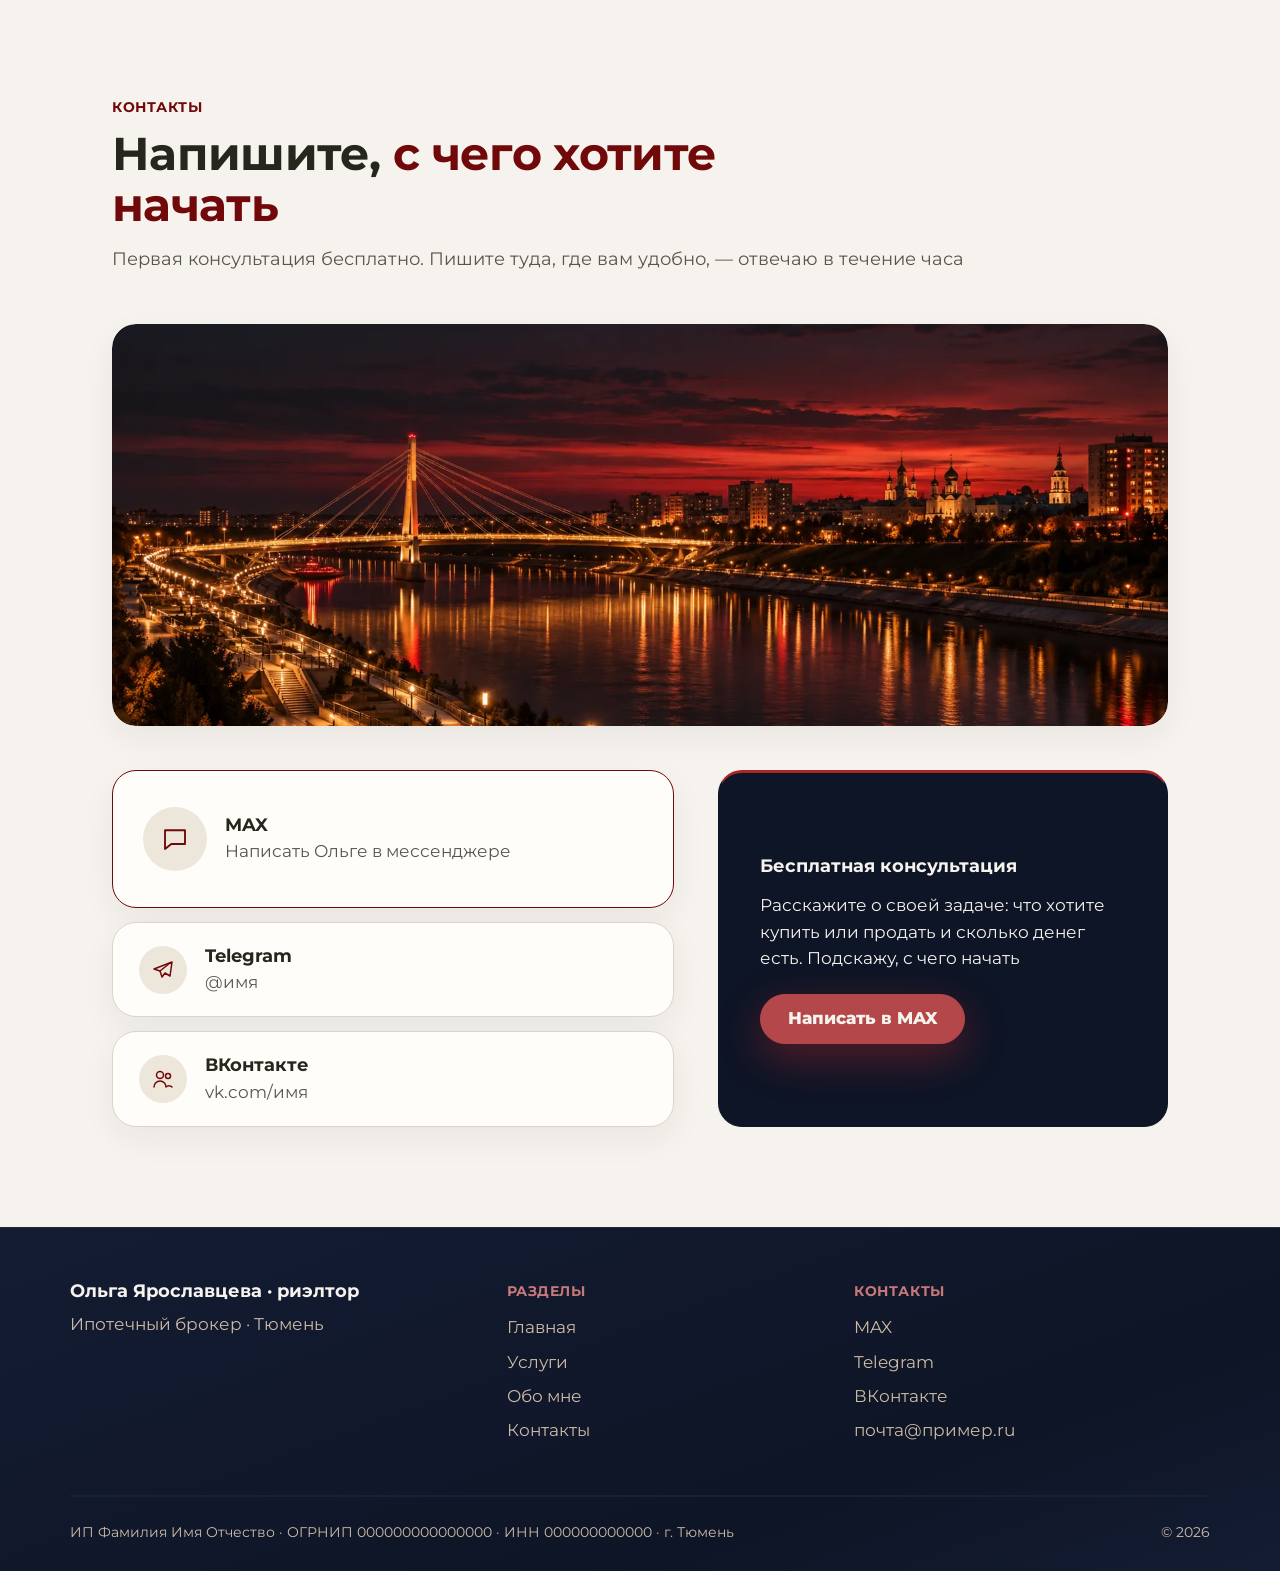
==== kontakty/index.html @ 71cba575 "Первый экран" ====
<!DOCTYPE html>
<html lang="ru">
<head>
<meta charset="utf-8">
<meta name="viewport" content="width=device-width, initial-scale=1">
<title>Ольга Ярославцева — риэлтор и ипотечный брокер в Тюмени</title>
<meta name="description" content="Риэлтор и ипотечный брокер в Тюмени: помогаю купить жильё без давления и спешки — от подбора и ипотеки до сделки.">
<meta name="robots" content="noindex, nofollow">
<meta property="og:title" content="Ольга Ярославцева — риэлтор и ипотечный брокер в Тюмени">
<meta property="og:description" content="Как купить жильё в Тюмени без давления и спешки — Ольга Ярославцева, риэлтор и ипотечный брокер">
<meta property="og:image" content="https://irvetrova.github.io/olga-yaroslavtseva/img/card.jpg">
<meta property="og:type" content="website">
<link rel="preconnect" href="https://fonts.googleapis.com">
<link rel="preconnect" href="https://fonts.gstatic.com" crossorigin>
<link rel="stylesheet" href="https://fonts.googleapis.com/css2?family=Montserrat:wght@400;600;700&display=swap">
<link rel="icon" href="../img/favicon.svg" type="image/svg+xml">
<link rel="stylesheet" href="style.css">
<style>
:root {
  --шрифт-заголовков: Montserrat, system-ui, sans-serif;  --шрифт-текста: Montserrat, system-ui, sans-serif;
  --цвет-фон: #F6F3EE;  --цвет-фон-2: #EDE6DA;  --цвет-фон-карточки: #FFFDF9;
  --цвет-текст: #26261C;  --цвет-текст-мягкий: #58564B;  --цвет-текст-тихий: #6E6A5E;
  --цвет-акцент: #71090A;  --цвет-акцент-тёмный: #5C0708;  --цвет-акцент-яркий: #A8262A;  --цвет-на-акценте: #F6F3EE;
  --цвет-акцент-глубже: #5C0708;  --цвет-акцент-маркер: #93302A;
  --цвет-линия: #DDD4C6;
  --цвет-тёмный-фон: #0E1526;  --цвет-тёмный-фон-2: #141C33;  --цвет-тёмный-текст: #F6F3EE;
  --цвет-тёмный-фон-3: #0A0F1C;  --цвет-тёмный-фон-4: #172039;
  --цвет-тёплый: #AC8E76;  --цвет-тёплый-мягкий: #CDBBA7;
  --цвет-стекло: color-mix(in srgb, #0E1526 86%, transparent);
  --тень: 0 12px 34px color-mix(in srgb, #26261C 6%, transparent);
  --тень-чип: 0 10px 30px color-mix(in srgb, #26261C 12%, transparent);
  --тень-глубокая: 0 24px 60px color-mix(in srgb, #26261C 35%, transparent);
  --тень-спутник: 0 30px 60px color-mix(in srgb, #26261C 70%, transparent);
  --тень-плиты: 0 40px 100px color-mix(in srgb, #26261C 70%, transparent);
  --кегль-h1: 34px;  --кегль-h2: clamp(28px, 4.5vw, 46px);
  --кегль-текст: clamp(16px, 1.3vw, 19px);  --кегль-лид: clamp(17px, 1.4vw, 20px);
  --кегль-мелкий: 14px;  --кегль-кикер: clamp(14px, 1.1vw, 15px);  --кегль-цифра: clamp(32px, 4.5vw, 54px);  --разрядка-кикера: .04em;
  --отступ-секции: clamp(64px, 10vw, 136px);  --отступ-блока: clamp(18px, 2.2vw, 32px);
  --отступ-секции-тихо: clamp(50px, 7.8vw, 106px);  --отступ-секции-громко: clamp(74px, 11.6vw, 158px);
  --ширина: 1140px;  --ширина-колонки: 580px;  --радиус: 8px;  --радиус-малый: 4px;
  --радиус-карточки: 10px;  --радиус-плитки: 12px;  --радиус-телефон: 46px;  --кнопка-радиус: 999px;
  --радиус-модуля: 8px;  --нить: 1px;
  --плавность: cubic-bezier(.2, .7, .2, 1);  --длительность: .25s;
  --цвет-тёплый-тёмный: #856851;
}
@media (min-width: 900px) {
  :root { --кегль-h1: clamp(46px, 4.4vw, 62px); }
}
:root, .светлый { --цвет-кнопки: #71090A; --цвет-на-кнопке: #F6F3EE; --цвет-кнопки-навёл: var(--цвет-акцент-тёмный); }
.тёмный { --цвет-кнопки: #AC8E76; --цвет-на-кнопке: #0E1526; --цвет-кнопки-навёл: #BBA38F; }

</style>
<script>
(function () {
  var ЭТАЛОН = 0.535;                  // очко Open Sans — текстовой гарнитуры утверждённых макетов
  var ПОТОЛОК = 1.2, МЁРТВАЯ = 0.02;   // выше потолка расползается раскладка; ближе к единице не трогаем вовсе
  var КОМПЬЮТЕР = "(min-width: 900px)";
  var ТОКЕНЫ = ["--кегль-текст", "--кегль-лид", "--кегль-мелкий", "--кегль-кикер"];
  var корень = document.documentElement;
  var холст = document.createElement("canvas").getContext("2d");
  var ждём = 0;

  function мера(буква) { var м = холст.measureText(буква); return (м && м.actualBoundingBoxAscent) || 0; }

  function применить() {
    ждём = 0;
    if (!холст) { return; }

    for (var i = 0; i < ТОКЕНЫ.length; i++) { корень.style.removeProperty(ТОКЕНЫ[i]); }
    var стиль = getComputedStyle(корень), стек = стиль.getPropertyValue("--шрифт-текста").trim();
    if (!стек) { return; }
    холст.font = "400 100px " + стек;

    var очко = Math.max(мера("х"), мера("x")) / 100;
    if (!(очко > 0)) { return; }
    var k = Math.round(Math.min(ПОТОЛОК, Math.max(1, ЭТАЛОН / очко)) * 1000) / 1000;
    if (k - 1 < МЁРТВАЯ || !matchMedia(КОМПЬЮТЕР).matches) { k = 1; }
    корень.setAttribute("data-очко", очко.toFixed(3));      // чтобы проверка могла сказать числа вслух
    корень.setAttribute("data-поправка", k.toFixed(3));
    if (k === 1) { return; }
    for (i = 0; i < ТОКЕНЫ.length; i++) {
      var было = стиль.getPropertyValue(ТОКЕНЫ[i]).trim();
      if (было) { корень.style.setProperty(ТОКЕНЫ[i], "calc((" + было + ") * " + k + ")"); }
    }
  }

  применить();

  if (document.fonts && document.fonts.ready) { document.fonts.ready.then(применить); }

  addEventListener("resize", function () { ждём = ждём || requestAnimationFrame(применить); });
})();
</script>
</head>
<body class="с-липкой-кнопкой">
<section class="блок блок--контакты блок--тихо светлый" id="экран-07" data-тип="контакты" data-вёрстка="своя">
<div class="блок__внутри">
  <div class="шапка-лево">
    <p class="кикер">Контакты</p>
    <h2>Напишите, <em>с чего хотите начать</em></h2>
    <p class="лид">Первая консультация бесплатно. Пишите туда, где вам удобно, — отвечаю в течение часа</p>
  </div>
  <figure class="фото вид-города"><img src="../img/tyumen-vecher.webp" width="1600" height="900" alt="Вечерний город у реки: набережная и мост в огнях на закате — иллюстрация" loading="lazy"></figure>
  <div class="тело">
    <div class="способы">
      <a class="способ способ--главный" href="#экран-07" target="_blank" rel="noopener">
        <span class="способ__икон"><svg class="иконка" aria-hidden="true" xmlns="http://www.w3.org/2000/svg" viewBox="0 0 24 24" fill="none" stroke="currentColor" stroke-width="1.5" stroke-linecap="round" stroke-linejoin="round">
  <path d="M4 5h16v11H9l-5 4z"/>
</svg></span>
        <span class="способ__текст"><span class="способ__имя">MAX</span><span class="способ__адрес">Написать Ольге в мессенджере</span></span>
      </a>
      <a class="способ" href="#экран-07" target="_blank" rel="noopener">
        <span class="способ__икон"><svg class="иконка" aria-hidden="true" xmlns="http://www.w3.org/2000/svg" viewBox="0 0 24 24" fill="none" stroke="currentColor" stroke-width="1.5" stroke-linecap="round" stroke-linejoin="round">
  <path d="M21 4L3 11l6 2 2 6 3-4 5 3z"/>
  <path d="M9 13l10-8"/>
</svg></span>
        <span class="способ__текст"><span class="способ__имя">Telegram</span><span class="способ__адрес">@имя</span></span>
      </a>
      <a class="способ" href="#экран-07" target="_blank" rel="noopener">
        <span class="способ__икон"><svg class="иконка" aria-hidden="true" xmlns="http://www.w3.org/2000/svg" viewBox="0 0 24 24" fill="none" stroke="currentColor" stroke-width="1.5" stroke-linecap="round" stroke-linejoin="round">
  <circle cx="9" cy="8" r="3.5"/>
  <circle cx="17" cy="9" r="2.5"/>
  <path d="M3 20a6 6 0 0 1 12 0M15 20a4 4 0 0 1 6 0"/>
</svg></span>
        <span class="способ__текст"><span class="способ__имя">ВКонтакте</span><span class="способ__адрес">vk.com/имя</span></span>
      </a>
    </div>
    <aside class="приглашение">
      <h3>Бесплатная консультация</h3>
      <p>Расскажите о своей задаче: что хотите купить или продать и сколько денег есть. Подскажу, с чего начать</p>
      <div class="кнопка-под"><a class="кнопка кнопка--главная" href="#экран-07">Написать в MAX</a></div>
    </aside>
  </div>
</div>
</section>
<section class="блок блок--подвал блок--тихо тёмный второй" id="экран-08" data-тип="подвал" data-вёрстка="своя">
<div class="блок__внутри">
  <div class="сетка">
    <div>
      <span class="знак">Ольга Ярославцева · риэлтор</span>
      <p class="подпись">Ипотечный брокер · Тюмень</p>
    </div>
    <div>
      <h4>Разделы</h4>
      <div class="ссылки подвал__ссылки подвал__разделы">
        <a href="../">Главная</a>
        <a href="../uslugi/">Услуги</a>
        <a href="../obo-mne/">Обо мне</a>
        <a href="#экран-07">Контакты</a>
      </div>
    </div>
    <div>
      <h4>Контакты</h4>
      <div class="ссылки подвал__ссылки">
        <a href="#экран-07" target="_blank" rel="noopener">MAX</a>
        <a href="#экран-07" target="_blank" rel="noopener">Telegram</a>
        <a href="#экран-07" target="_blank" rel="noopener">ВКонтакте</a>
        <a href="#экран-07">почта@пример.ru</a>
      </div>
    </div>
  </div>
  <div class="низ">
    <span>ИП Фамилия Имя Отчество · ОГРНИП 000000000000000 · ИНН 000000000000 · г. Тюмень</span>
    <span>© 2026</span>
  </div>
</div>
</section>
<div class="липкая-кнопка липкая-кнопка--тёмная"><a class="кнопка кнопка--главная" href="#экран-07">Написать в MAX</a></div>
<script>
(function () {
  var СПИТ = "главная-на-виду";                       // класс на body; правило сна — в стилях
  var кнопка = document.querySelector(".первый-экран__действие .кнопка--главная");
  if (!кнопка || !window.IntersectionObserver) { return; }

  function пометить(на_виду) { document.body.classList.toggle(СПИТ, !!на_виду); }

  var б = кнопка.getBoundingClientRect();
  пометить(б.bottom > 0 && б.top < (window.innerHeight || 0));

  requestAnimationFrame(function () {
    requestAnimationFrame(function () { document.body.classList.add("панель-с-переходом"); });
  });

  new IntersectionObserver(function (записи) {
    пометить(записи[записи.length - 1].isIntersecting);
  }, { threshold: 0 }).observe(кнопка);
})();
</script>
</body>
</html>
---- kontakty/style.css ----
body { font: var(--кегль-текст)/1.6 var(--шрифт-текста); color: var(--цвет-текст);
       background: var(--цвет-фон); margin: 0; -webkit-font-smoothing: antialiased; }
h1 { font-size: var(--кегль-h1); font-weight: 700; line-height: 1.05; letter-spacing: -0.025em; }
h2 { font-size: var(--кегль-h2); font-weight: 700; line-height: 1.12; letter-spacing: -0.015em; }
.лид { font-size: var(--кегль-лид, var(--кегль-текст)); line-height: 1.55; color: var(--цвет-текст-мягкий); }  .акцент { font-style: normal; color: var(--цвет-акцент); }
.блок { padding: var(--отступ-секции) 0; position: relative; overflow: hidden; }
.блок__внутри { width: min(100% - 2 * var(--отступ-блока), var(--ширина)); margin: 0 auto; position: relative; }

.тёмный { background: linear-gradient(160deg, var(--фон-ключа, var(--цвет-тёмный-фон)), var(--фон-2-ключа, var(--цвет-тёмный-фон)) 70%, var(--фон-ключа, var(--цвет-тёмный-фон)));
  background-color: var(--фон-ключа, var(--цвет-тёмный-фон)); color: var(--текст-ключа, var(--цвет-тёмный-текст)); }

*, *::before, *::after { box-sizing: border-box; }
img, video, iframe { max-width: 100%; height: auto; }
[hidden] { display: none !important; }

p, li, h1, h2, h3, dd, dt, summary, blockquote { overflow-wrap: break-word; }
h1, h2, h3 { font-family: var(--шрифт-заголовков); margin: 0 0 .5em; }
h3 { font-size: calc(var(--кегль-текст) * 1.25); font-weight: 700; line-height: 1.25; }
p, ul, ol { margin: 0 0 1em; }  ul, ol { padding-left: 1.25em; }
.лид { max-width: calc(var(--ширина-колонки) * .95); margin-bottom: 1.2em; }
.мелкий { font-size: var(--кегль-мелкий); color: var(--цвет-текст-мягкий); }
a { color: var(--цвет-акцент); text-underline-offset: .15em; }

.блок__внутри { z-index: 1; }  .блок__внутри > :last-child { margin-bottom: 0; }
.светлый { background: var(--цвет-фон); color: var(--цвет-текст); }  .светлый.второй { background: var(--цвет-фон-2); }

body, .светлый { --фон-ключа: var(--цвет-фон); --фон-2-ключа: var(--цвет-фон-2, var(--цвет-фон)); --текст-ключа: var(--цвет-текст); --подложка-ключа: transparent;
  --вуаль-ключа: var(--фон-ключа); --тёплый-ключа: var(--цвет-тёплый-тёмный, var(--цвет-акцент-тёмный));
  --глубина-ключа: var(--цвет-тёплый-мягкий, var(--цвет-тёплый, var(--цвет-линия))); --тепло-ключа: color-mix(in srgb, var(--цвет-тёплый-мягкий, var(--цвет-тёплый, var(--цвет-линия))) 40%, transparent); }
.светлый.второй { --фон-ключа: var(--цвет-фон-2); --фон-2-ключа: var(--цвет-фон); }  .тёмный.второй { --фон-ключа: var(--цвет-тёмный-фон-2, var(--цвет-тёмный-фон)); --фон-2-ключа: var(--цвет-тёмный-фон); }
.тёмный { --фон-ключа: var(--цвет-тёмный-фон); --фон-2-ключа: var(--цвет-тёмный-фон-2, var(--цвет-тёмный-фон)); --текст-ключа: var(--цвет-тёмный-текст);
  --вуаль-ключа: var(--фон-ключа); --тёплый-ключа: var(--цвет-тёплый, var(--цвет-акцент-тёмный)); --глубина-ключа: var(--цвет-акцент); --тепло-ключа: transparent;
  --подложка-ключа: color-mix(in srgb, var(--цвет-тёплый, var(--цвет-акцент-тёмный)) 12%, transparent); }

.тёмный h1, .тёмный h2, .тёмный h3, .тёмный .цитата__кто b { color: var(--текст-ключа, var(--цвет-тёмный-текст)); }
.тёмный .лид, .тёмный .мелкий, .тёмный .цитата__кто, .тёмный .вопрос > p, .тёмный .контакт__что,
.тёмный .фото figcaption, .тёмный .мокап figcaption { color: color-mix(in srgb, var(--текст-ключа, var(--цвет-тёмный-текст)) var(--мягкость-текста, 72%), transparent); }

.тёмный a:not(.кнопка) { color: var(--цвет-тёмный-текст); text-decoration-color: var(--цвет-акцент); }

.тёмный .акцент { color: var(--цвет-акцент-яркий, var(--цвет-акцент)); }
.тёмный .иконка, .тёмный .бейдж, .тёмный .цитата::before, .тёмный .вопрос > summary::after { color: var(--цвет-акцент); }
.тёмный :focus-visible, .тёмный .кнопка:focus-visible, .тёмный .вопрос > summary:focus-visible { outline-color: var(--цвет-тёмный-текст); }

.кнопка { background: var(--цвет-кнопки, var(--цвет-акцент)); color: var(--цвет-на-кнопке, var(--цвет-на-акценте)); }
.кнопка:hover { background: var(--цвет-кнопки-навёл, var(--цвет-акцент-тёмный)); }
.кнопка:focus-visible { outline: 2px solid var(--цвет-кнопки, var(--цвет-акцент)); outline-offset: 3px; }

.кнопка { display: inline-flex; align-items: center; justify-content: center; gap: .5em;
  min-height: 3em; padding: .8em 1.6em; border-radius: var(--кнопка-радиус);
  font: 600 var(--кегль-текст)/1.2 var(--шрифт-текста); text-decoration: none; cursor: pointer;
  border: 1px solid transparent; transition: transform var(--длительность) var(--плавность),
  box-shadow var(--длительность) var(--плавность); }
.кнопка--главная { background: var(--цвет-кнопки, var(--цвет-акцент)); color: var(--цвет-на-кнопке, var(--цвет-на-акценте)); box-shadow: var(--тень-глубокая); }
.кнопка--главная:hover { transform: translateY(-2px); background: var(--цвет-кнопки-навёл, var(--цвет-акцент-тёмный)); }
.кнопка--контур { background: transparent; color: inherit; border-color: currentColor; }  .кнопка--пульс { animation: пульс-кнопки 2.4s ease-out infinite; }

.тёмный .кнопка--главная { background: var(--цвет-кнопки, var(--цвет-акцент)); color: var(--цвет-на-кнопке, var(--цвет-на-акценте));
  border-color: color-mix(in srgb, var(--цвет-тёмный-текст) 30%, transparent); }
.тёмный .кнопка--главная:hover { background: var(--цвет-кнопки-навёл, var(--цвет-акцент-тёмный)); }
.кнопка--контур:hover { background: color-mix(in srgb, currentColor 8%, transparent); }
.кнопка--пульс:hover { animation: none; }
.кнопка:active { transform: translateY(0); }

.первый-экран__действие .кнопка--главная, .липкая-кнопка .кнопка--главная { animation: пульс-кнопки 2.4s ease-out infinite; }
.первый-экран__действие .кнопка--главная:hover, .липкая-кнопка .кнопка--главная:hover { animation: none; }
.кнопка .иконка { color: inherit; width: 1.2em; height: 1.2em; }

.кикер { display: inline-flex; align-items: center; gap: .5em; margin-bottom: var(--отступ-блока);
  padding: .5625em .875em; border-radius: 9em; white-space: nowrap;
  font: 600 var(--кегль-кикер)/1 var(--шрифт-текста); letter-spacing: var(--разрядка-кикера);
  background: var(--цвет-тёмный-фон); color: var(--цвет-тёмный-текст); }

.кикер { max-width: 100%; }  @media (max-width: 899px) { .кикер { white-space: normal; line-height: 1.25; } }
.кикер .иконка, .кикер svg { width: 1em; height: 1em; flex: none; color: var(--цвет-тёплый, currentColor); }
.тёмный .кикер { background: transparent; padding: 0; border: 0; letter-spacing: .06em;
  color: var(--тёплый-ключа, var(--цвет-акцент-тёмный)); }

.тёмный .кикер::before { content: ""; flex: none; width: 2em; height: 2px; border-radius: 2px;
  background: var(--тёплый-ключа, var(--цвет-акцент-тёмный)); }

.тёмный .кикер--пилюля { padding: .5625em .875em; letter-spacing: var(--разрядка-кикера);
  background: var(--подложка-ключа, transparent);
  border: 1px solid color-mix(in srgb, var(--тёплый-ключа, var(--цвет-акцент-тёмный)) 35%, transparent); }
.тёмный .кикер--пилюля::before { display: none; }

.бейдж { display: inline-flex; align-items: center; gap: .4em; padding: .35em .9em; border-radius: 9em;
  font: 700 var(--кегль-мелкий)/1.2 var(--шрифт-текста); letter-spacing: .06em;
  color: var(--цвет-акцент); background: color-mix(in srgb, var(--цвет-акцент) 12%, transparent);
  border: 1px solid color-mix(in srgb, var(--цвет-акцент) 25%, transparent); }
.карточка--главная > .бейдж { position: absolute; top: -.9em; left: 50%; transform: translateX(-50%); white-space: nowrap;
  color: var(--цвет-на-акценте); background: var(--цвет-акцент); border-color: transparent; box-shadow: var(--тень); }

.чип { display: inline-flex; align-items: center; gap: .5em; padding: .5625em .875em; border-radius: 9em;
  font-size: 1em; line-height: 1.25; color: var(--цвет-текст);
  background: color-mix(in srgb, var(--цвет-фон) 90%, transparent);
  border: 1px solid color-mix(in srgb, var(--цвет-тёплый, var(--цвет-акцент-тёмный)) 55%, transparent);
  box-shadow: var(--тень-чип, var(--тень)); backdrop-filter: blur(.6em); -webkit-backdrop-filter: blur(.6em); }
.чип b { font-family: var(--шрифт-заголовков); font-weight: 600; }
.чип .иконка, .чип svg { width: 1.2em; height: 1.2em; flex: none; }

.тёмный .чип { color: var(--цвет-тёмный-текст); background: color-mix(in srgb, var(--цвет-тёмный-фон) 72%, transparent);
  border-color: color-mix(in srgb, var(--цвет-тёплый, var(--цвет-акцент-тёмный)) 40%, transparent);
  box-shadow: 0 .625em 1.875em color-mix(in srgb, var(--цвет-тёмный-фон) 45%, transparent); }

@media (min-width: 900px) { .чип { font-size: var(--кегль-мелкий); } }

.шапка { height: 3.5rem; display: flex; align-items: center; justify-content: space-between; gap: .625em;
  padding: 0 1em; position: relative; z-index: 6; border-bottom: 1px solid var(--цвет-линия); background: transparent; }

.шапка__лого { display: flex; align-items: center; gap: .5em; font: 700 .9375em/1 var(--шрифт-заголовков); white-space: nowrap; color: inherit; text-decoration: none; }
.шапка__лого img { width: 1.875em; height: 1.875em; border-radius: 50%; flex: none;
  box-shadow: 0 0 0 2px color-mix(in srgb, var(--цвет-тёплый, var(--цвет-акцент-тёмный)) 45%, transparent); }

.шапка__лиц { font-size: .8125em; line-height: 1.2; display: flex; align-items: center; justify-content: flex-end;
  gap: .3125rem; text-align: right; max-width: 9.375rem; opacity: .85; }
.шапка__лиц svg, .шапка__лиц .иконка { width: .875rem; height: .875rem; flex: none; }

.шапка__лиц .полн { display: inline; }
.шапка__лиц .кратко { display: none; }
@media (max-width: 899px) {
  .шапка__лиц:has(.кратко) .полн { display: none; }
  .шапка__лиц:has(.кратко) .кратко { display: block; }
}

.шапка__меню { position: relative; margin-left: auto; margin-right: .75em; font-size: .875em; }
.шапка__кнопка { display: none; font-family: var(--шрифт-текста); font-size: inherit; color: inherit; background: transparent; cursor: pointer;
  border: 1px solid currentColor; border-radius: 99em; padding: .35em .9em; opacity: .9; }
.шапка__пункты { display: flex; gap: 1.25em; }
.шапка__пункты a, .шапка__пункты span { color: inherit; text-decoration: none; opacity: .75; white-space: nowrap; }
.шапка__пункты a:hover { opacity: 1; text-decoration: underline; }
.шапка__пункты [aria-current] { opacity: 1; font-weight: 700; border-bottom: 2px solid currentColor; }
@media (max-width: 899px) {
  .шапка__кнопка { display: block; }
  .шапка__пункты { display: none; position: absolute; top: calc(100% + .5em); right: 0; z-index: 20; flex-direction: column;
    gap: .25em; min-width: 11em; padding: .5em; border-radius: .75em; background: var(--цвет-фон);
    color: var(--цвет-текст); box-shadow: var(--тень-глубокая, var(--тень)); }
  .шапка__меню.открыто .шапка__пункты { display: flex; }
  .шапка .шапка__пункты a, .шапка .шапка__пункты span { padding: .6em .75em; opacity: 1; color: var(--цвет-текст); }
  .шапка:has(.шапка__меню) .шапка__лиц { display: none !important; }
  .шапка__пункты [aria-current] { border-bottom: 0; background: color-mix(in srgb, currentColor 10%, transparent); border-radius: .5em; }
}
.тёмный .шапка { background: transparent; border-bottom-color: transparent; color: var(--цвет-тёмный-текст); }

.карточки { display: grid; gap: var(--отступ-блока); }
.карточка { padding: calc(var(--отступ-блока) * 1.25); border-radius: var(--радиус-карточки, var(--радиус));
  background: var(--цвет-фон-карточки); border: 1px solid var(--цвет-линия); box-shadow: var(--тень);
  transition: transform var(--длительность) var(--плавность), box-shadow var(--длительность) var(--плавность); }
.карточка:hover { transform: translateY(-3px); box-shadow: var(--тень-чип, var(--тень)); }
.карточка--главная { border-top: 3px solid var(--цвет-акцент); }

.карточка--стекло { background: var(--цвет-стекло);
  border: 1px solid color-mix(in srgb, var(--цвет-тёплый, var(--цвет-акцент-тёмный)) 28%, transparent);
  backdrop-filter: blur(.9em); -webkit-backdrop-filter: blur(.9em); box-shadow: var(--тень-глубокая); }
.карточки { margin-top: var(--отступ-блока); padding: 0; list-style: none; }
.карточка { position: relative; min-width: 0; }
.карточка > :last-child { margin-bottom: 0; }  .карточка h3 { margin-top: 0; }
.карточка > .иконка { width: 2em; height: 2em; margin-bottom: .8em; }

.тёмный .карточка:not(.карточка--стекло) { background: color-mix(in srgb, var(--цвет-тёмный-текст) 6%, transparent);
  border-color: color-mix(in srgb, var(--цвет-тёмный-текст) 14%, transparent); }

.цифры { display: grid; grid-template-columns: repeat(auto-fit, minmax(5em, 1fr)); gap: var(--отступ-блока); margin: var(--отступ-блока) 0 0; padding: 0; list-style: none; }
.цифра { padding-left: 1em; border-left: 1px solid color-mix(in srgb, currentColor 25%, transparent); }
.цифра__значение { display: block; font: 700 var(--кегль-цифра)/1 var(--шрифт-заголовков);
  letter-spacing: -0.02em; color: var(--цвет-текст); }
.тёмный .цифра__значение { color: var(--цвет-тёмный-текст); }  .цифра__подпись { display: block; margin-top: .35em; font-size: var(--кегль-мелкий); opacity: .8; }

.цифра--ключ .цифра__значение { color: var(--цвет-акцент); }

.цифра { flex: 1 1 5em; min-width: 0; padding-left: .7em; }

.цифра.карточка { padding: var(--отступ-блока) .75em; border-left: 1px solid var(--цвет-линия); text-align: center; }
.цифра.карточка--стекло { border-left-color: color-mix(in srgb, var(--цвет-тёмный-текст) 12%, transparent); }
.карточка .цифра__значение { font-size: calc(var(--кегль-цифра) * .78); }

.фото { margin: 0; border-radius: var(--радиус); overflow: hidden; box-shadow: var(--тень); }
.фото img { display: block; width: 100%; aspect-ratio: 3 / 4; object-fit: cover; }
.фото--маска { border-radius: 0; box-shadow: none; }
.фото--маска img { mask-image: linear-gradient(to bottom, black 70%, transparent 99%); -webkit-mask-image: linear-gradient(to bottom, black 70%, transparent 99%); }
.фото figcaption, .мокап figcaption { padding: .7em 1em; font-size: var(--кегль-мелкий); color: var(--цвет-текст-мягкий); }
.мокап figcaption h3 { color: var(--цвет-текст); }
.тёмный .мокап figcaption h3 { color: var(--цвет-тёмный-текст); }

.мокап { margin: 0; position: relative; padding-top: 1.4em; border-radius: var(--радиус-малый); overflow: hidden;
  background: var(--цвет-фон-карточки); border: 1px solid var(--цвет-линия); box-shadow: var(--тень-плиты, var(--тень-глубокая)); }
.мокап::before { content: ""; position: absolute; inset: 0 0 auto; height: 1.4em;
  background: color-mix(in srgb, var(--цвет-текст) 7%, var(--цвет-фон-карточки)); border-bottom: 1px solid var(--цвет-линия); }
.мокап::after { content: ""; position: absolute; top: .45em; left: .6em; width: .5em; height: .5em; border-radius: 50%;
  background: var(--цвет-акцент); box-shadow: .85em 0 0 color-mix(in srgb, var(--цвет-акцент) 55%, transparent),
  1.7em 0 0 color-mix(in srgb, var(--цвет-акцент) 30%, transparent); }
.мокап img, .мокап iframe { display: block; width: 100%; aspect-ratio: 16 / 10; object-fit: cover; border: 0; }
.мокап iframe { aspect-ratio: 16 / 9; }
.аватар { width: 3.5em; height: 3.5em; border-radius: 50%; object-fit: cover; flex: none;
  border: 2px solid var(--цвет-фон-карточки); box-shadow: var(--тень); }
.пара__текст, .пара__фото { min-width: 0; }  .пара__фото img { display: block; width: 100%; border-radius: var(--радиус); }

.пара { display: grid; gap: var(--отступ-блока); }
.пара > :only-child { grid-column: 1 / -1; }

.иконка { width: 1.5em; height: 1.5em; flex: none; color: var(--цвет-акцент); vertical-align: middle; }
.иконка svg { display: block; width: 100%; height: 100%; }
.список-иконок { display: grid; gap: .65em; margin: 0 0 1.2em; padding: 0; list-style: none; }
.список-иконок li { display: flex; align-items: flex-start; gap: .65em; }
.список-иконок .иконка { margin-top: .15em; }

.список-иконок .иконка { color: var(--цвет-тёплый-тёмный, var(--цвет-акцент-тёмный)); }

.галка { position: relative; flex: none; width: 1.1875em; height: 1.1875em; border-radius: 50%; margin-top: .15em;
  background: var(--цвет-тёплый, var(--цвет-акцент-тёмный)); }
.галка::after { content: ""; position: absolute; left: .40625em; top: .21875em; width: .25em; height: .5em;
  border: solid var(--цвет-тёмный-фон); border-width: 0 .125em .125em 0; transform: rotate(45deg); }
.тёмный .список-иконок .иконка { color: var(--тёплый-ключа, var(--цвет-акцент-тёмный)); }

.разделитель { height: 1px; border: 0; margin: var(--отступ-блока) 0; opacity: .7;
  background: linear-gradient(90deg, var(--цвет-акцент), var(--цвет-линия) 45%, transparent); }
.тёмный .разделитель { background: linear-gradient(90deg, var(--цвет-акцент),
  color-mix(in srgb, var(--цвет-тёмный-текст) 25%, transparent) 45%, transparent); }
.цитата { margin: 0; padding: 0 0 0 1.2em; position: relative; font: italic 500 calc(var(--кегль-текст) * 1.3)/1.45 var(--шрифт-заголовков); }

.цитата::before { content: "“"; position: absolute; left: 0; top: -.12em; font-size: 2.4em; line-height: 1;
  color: var(--цвет-акцент); opacity: .45; }
.цитата p { margin: 0 0 .6em; }
.цитата__кто { display: flex; align-items: center; gap: .75em; margin-top: var(--отступ-блока);
  font: 400 var(--кегль-мелкий)/1.4 var(--шрифт-текста); color: var(--цвет-текст-мягкий); }
.цитата__кто b { display: block; color: var(--цвет-текст); font-weight: 700; }
.карточка .цитата { font-size: calc(var(--кегль-текст) * 1.05); }

.таймер { display: inline-flex; gap: .6em; margin: var(--отступ-блока) 0; padding: 0; list-style: none; }
.таймер__ячейка { min-width: 3.6em; padding: .6em .5em; text-align: center; border-radius: var(--радиус-малый);
  background: color-mix(in srgb, currentColor 8%, transparent); border: 1px solid color-mix(in srgb, currentColor 16%, transparent); }
.таймер__ячейка b { display: block; font: 700 calc(var(--кегль-цифра) * .7)/1 var(--шрифт-заголовков);
  font-variant-numeric: tabular-nums; letter-spacing: -0.02em; }
.таймер__ячейка span { display: block; margin-top: .3em; font-size: var(--кегль-мелкий); text-transform: uppercase;
  letter-spacing: .08em; opacity: .7; }

.шаги { list-style: none; margin: var(--отступ-блока) 0 0; padding: 0; display: grid; gap: var(--отступ-блока); }
.шаг { position: relative; display: flex; gap: 1em; align-items: flex-start; }
.шаг__номер { flex: none; display: inline-flex; align-items: center; justify-content: center; width: 2.4em; height: 2.4em;
  border-radius: 50%; background: var(--цвет-акцент); color: var(--цвет-на-акценте);
  font: 700 var(--кегль-текст)/1 var(--шрифт-заголовков); box-shadow: var(--тень); }

.шаг:not(:last-child)::before { content: ""; position: absolute; left: 1.2em; top: 2.4em; bottom: calc(-1 * var(--отступ-блока));
  width: 1px; background: color-mix(in srgb, currentColor 18%, transparent); }
.шаг h3 { margin: .35em 0 .3em; }  .шаг p:last-child { margin-bottom: 0; }  .шаг .бейдж { margin-left: .5em; vertical-align: middle; }
.вопрос { border-bottom: 1px solid var(--цвет-линия); padding: calc(var(--отступ-блока) * .6) 0; }
.вопрос:first-of-type { border-top: 1px solid var(--цвет-линия); }
.вопрос > summary { display: flex; align-items: center; justify-content: space-between; gap: 1em; cursor: pointer; list-style: none;
  font: 700 calc(var(--кегль-текст) * 1.05)/1.35 var(--шрифт-заголовков); }
.вопрос > summary::-webkit-details-marker { display: none; }
.вопрос > summary::after { content: "+"; flex: none; display: inline-flex; align-items: center; justify-content: center;
  width: 1.8em; height: 1.8em; border-radius: 50%; border: 1px solid var(--цвет-линия); color: var(--цвет-акцент);
  font-weight: 400; transition: transform var(--длительность) var(--плавность); }
.вопрос[open] > summary::after { transform: rotate(45deg); }
.вопрос > summary:focus-visible { outline: 2px solid var(--цвет-акцент); outline-offset: 3px; border-radius: 3px; }
.вопрос > p { margin: .7em 0 0; color: var(--цвет-текст-мягкий); max-width: calc(var(--ширина-колонки) * 1.25); }
.контакт { display: flex; align-items: center; gap: .9em; padding: .9em 0; border-bottom: 1px solid var(--цвет-линия); }
.контакт .иконка { width: 2.4em; height: 2.4em; padding: .55em; border-radius: var(--радиус-малый);
  background: color-mix(in srgb, var(--цвет-акцент) 12%, transparent); }
.контакт a { font-weight: 600; text-decoration: none; }  .контакт a:hover { text-decoration: underline; }
.контакт__что { display: block; font-size: var(--кегль-мелкий); color: var(--цвет-текст-мягкий); }
.тёмный .вопрос, .тёмный .контакт, .тёмный .вопрос > summary::after { border-color: color-mix(in srgb, var(--цвет-тёмный-текст) 14%, transparent); }

.блок--первый-экран h1 .хвост { display: block; margin-top: .4em; font-size: .66em; font-weight: 600; line-height: 1.28; letter-spacing: 0; }

.парит { animation: парение 8s ease-in-out infinite; }
.парит--2 { animation-duration: 9s; animation-delay: -3s; }  .парит--3 { animation-duration: 7s; animation-delay: -5s; }
.парит--4 { animation-duration: 8.5s; animation-delay: -1.5s; }

.пятно { position: absolute; border-radius: 50%; pointer-events: none; filter: blur(2.5em);
  animation: дрейф 28s ease-in-out infinite alternate;
  background: color-mix(in srgb, var(--цвет-тёплый-мягкий, var(--цвет-линия)) 55%, transparent); }
.тёмный .пятно { background: color-mix(in srgb, var(--цвет-акцент) 70%, transparent); }

.рамка-телефона { position: relative; aspect-ratio: 9 / 16; padding: .55em; border-radius: var(--радиус-телефон, calc(var(--радиус) * 2));
  background: var(--цвет-тёмный-фон); box-shadow: var(--тень-плиты, var(--тень-глубокая)),
    inset 0 0 0 .09375em color-mix(in srgb, var(--цвет-тёплый, var(--цвет-акцент-тёмный)) 32%, transparent); }
.рамка-телефона__экран { position: relative; height: 100%; border-radius: calc(var(--радиус-телефон, calc(var(--радиус) * 2)) * .8); overflow: hidden; background: var(--цвет-тёмный-фон); }

.рамка-телефона__экран::before, .остров { content: ""; position: absolute; z-index: 2; top: .5em; left: 50%;
  translate: -50% 0; width: 3.875em; height: 1.125em; border-radius: .625em; background: var(--цвет-тёмный-фон); }
.остров--крупный { width: 6em; height: 1.625em; border-radius: .875em; top: .625em; }
.рамка-телефона__экран::after { content: ""; position: absolute; inset: 60% 0 0; pointer-events: none;
  background: linear-gradient(to top, color-mix(in srgb, var(--цвет-тёмный-фон) 75%, transparent), transparent); }

.плей { position: absolute; z-index: 3; display: grid; place-items: center; width: 2.875em; height: 2.875em;
  border-radius: 50%; background: var(--цвет-акцент-тёмный); color: var(--цвет-тёмный-текст);
  box-shadow: 0 .875em 2.125em color-mix(in srgb, var(--цвет-тёмный-фон) 60%, transparent); }
.плей svg, .плей .иконка { width: 1.25em; height: 1.25em; margin-left: .125em; }

.плей--большой, .плей--средний { --тень-глубокая: 0 0 transparent; animation: пульс-кнопки 2.4s var(--плавность) infinite; }
.плей--большой { width: 4em; height: 4em; }  .плей--средний { width: 3.25em; height: 3.25em; }
.плей--большой svg, .плей--большой .иконка { width: 1.625em; height: 1.625em; margin-left: .1875em; }
.плей--средний svg, .плей--средний .иконка { width: 1.375em; height: 1.375em; margin-left: .1875em; }

.рамка-телефона__подпись { position: absolute; inset: auto .6em .6em; z-index: 2; margin: 0; text-align: left;
  font: 600 var(--кегль-текст)/1.25 var(--шрифт-заголовков); color: var(--цвет-тёмный-текст); }
.рамка-телефона__подпись small { display: block; margin-top: .2em;
  font: 400 var(--кегль-мелкий)/1.3 var(--шрифт-текста); color: color-mix(in srgb, var(--цвет-тёмный-текст) 72%, transparent); }
.рамка-телефона__прогресс { display: block; margin-top: .5em; height: .1875em; border-radius: .1875em; overflow: hidden; background: color-mix(in srgb, var(--цвет-тёмный-текст) 25%, transparent); }
.рамка-телефона__прогресс span { display: block; width: 55%; height: 100%; border-radius: inherit; background: linear-gradient(90deg, var(--цвет-акцент-яркий, var(--цвет-акцент)), var(--цвет-тёплый, var(--цвет-акцент-тёмный))); }

.нода { position: absolute; width: .375em; height: .375em; border-radius: 50%; pointer-events: none;
  background: var(--цвет-акцент-яркий, var(--цвет-акцент));
  box-shadow: 0 0 .75em color-mix(in srgb, var(--цвет-акцент-яркий, var(--цвет-акцент)) 80%, transparent);
  animation: мерцание 4s ease-in-out infinite; }
.нода--2 { animation-delay: -1.3s; background: var(--цвет-тёплый, var(--цвет-акцент-тёмный));
  box-shadow: 0 0 .75em color-mix(in srgb, var(--цвет-тёплый, var(--цвет-акцент-тёмный)) 90%, transparent); }
.нода--3 { animation-delay: -2.6s; }

.спутник { position: relative; display: flex; align-items: flex-start; gap: .75rem; width: 100%; padding: .875rem 1rem; }
.спутник__икон { flex: none; width: 2.5rem; height: 2.5rem; border-radius: .75rem; display: grid; place-items: center; background: color-mix(in srgb, var(--цвет-тёплый, var(--цвет-акцент-тёмный)) 16%, transparent); color: var(--цвет-тёплый, var(--цвет-акцент-тёмный)); }

.спутник__икон svg, .спутник__икон .иконка { width: 1.25rem; height: 1.25rem; color: var(--цвет-тёплый, var(--цвет-акцент-тёмный)); }

.спутник b { display: block; font-family: var(--шрифт-заголовков); font-weight: 700; line-height: 1.25; font-size: var(--кегль-текст); }
.спутник span { display: block; font-size: var(--кегль-текст); margin-top: .25em; line-height: 1.35; color: color-mix(in srgb, var(--цвет-тёмный-текст) 70%, transparent); }
@media (min-width: 900px) {
  .спутник b { font-size: calc(var(--кегль-мелкий) * 1.07); }
  .спутник span { font-size: calc(var(--кегль-мелкий) * .93); }
}
.спутник__шкала { position: absolute; left: 1rem; right: 1rem; bottom: -1px; height: 2px; border-radius: 2px; opacity: .8; background: linear-gradient(90deg, var(--цвет-акцент-яркий, var(--цвет-акцент)), var(--цвет-тёплый, var(--цвет-акцент-тёмный))); }

.бенто__ячейка { position: relative; padding: var(--отступ-блока); border-radius: var(--радиус-плитки, var(--радиус)); background: var(--цвет-фон-карточки); color: var(--цвет-текст);
  border: 1px solid var(--цвет-линия); box-shadow: var(--тень); overflow: hidden; transition: transform var(--длительность) var(--плавность), box-shadow var(--длительность) var(--плавность); }
.бенто__ячейка:hover { transform: translateY(-3px); box-shadow: var(--тень-чип, var(--тень)); }
.бенто__ячейка.тёмный { background: var(--цвет-тёмный-фон); color: var(--цвет-тёмный-текст); border-color: transparent; }

.бенто .цифра::before { content: ""; position: absolute; top: .6em; right: .6em; width: .5em; height: .5em; border-radius: 50%; background: var(--цвет-тёплый, var(--цвет-акцент-тёмный)); }

.фон--пятна::before, .фон--пятна::after { content: ""; position: absolute; width: 60%; aspect-ratio: 1;
  border-radius: 50%; pointer-events: none; filter: blur(2em); opacity: .55;
  background: radial-gradient(circle, color-mix(in srgb, var(--цвет-акцент) 45%, transparent), transparent 70%);
  animation: дрейф 28s ease-in-out infinite alternate; }
.фон--пятна::after { animation-delay: -9s; }
.фон--пятна::before { top: -20%; left: -15%; }  .фон--пятна::after { bottom: -25%; right: -10%; opacity: .35; }

.фон--пятна:not(.тёмный)::before, .фон--пятна:not(.тёмный)::after {
  background: radial-gradient(circle, color-mix(in srgb, var(--цвет-тёплый-мягкий, var(--цвет-линия)) 55%, transparent), transparent 70%); }
.фон--сетка::before { content: ""; position: absolute; inset: 0; pointer-events: none;
  background-image: linear-gradient(color-mix(in srgb, currentColor 9%, transparent) 1px, transparent 1px),
    linear-gradient(90deg, color-mix(in srgb, currentColor 9%, transparent) 1px, transparent 1px);
  background-size: 7.5em 7.5em;
  mask-image: radial-gradient(ellipse, black 40%, transparent 80%); -webkit-mask-image: radial-gradient(ellipse, black 40%, transparent 80%); }
.фон--зерно::after { content: ""; position: absolute; inset: 0; pointer-events: none; opacity: .12;
  background-image: url("data:image/svg+xml,%3Csvg xmlns='http://www.w3.org/2000/svg' width='160' height='160'%3E%3Cfilter id='n'%3E%3CfeTurbulence type='fractalNoise' baseFrequency='.8' numOctaves='3' stitchTiles='stitch'/%3E%3C/filter%3E%3Crect width='100%25' height='100%25' filter='url(%23n)'/%3E%3C/svg%3E"); }

.блок--подвал { padding: var(--отступ-блока) 0; font-size: var(--кегль-мелкий); }
.блок--подвал .блок__внутри { border-top: 1px solid var(--цвет-линия); padding-top: var(--отступ-блока); }
.блок--подвал p { margin-bottom: .4em; }

.липкая-кнопка { display: none; }
@media (max-width: 600px) {
  .липкая-кнопка { display: block; position: fixed; inset: auto 0 0; z-index: 90;
    padding: .6em 1em calc(.6em + env(safe-area-inset-bottom));
    background: color-mix(in srgb, var(--цвет-фон) 88%, transparent);
    backdrop-filter: blur(.6em); -webkit-backdrop-filter: blur(.6em); border-top: 1px solid var(--цвет-линия); }

  .липкая-кнопка--тёмная { background: color-mix(in srgb, var(--цвет-тёмный-фон) 88%, transparent);
    border-top-color: color-mix(in srgb, var(--цвет-тёмный-текст) 12%, transparent); }
  .липкая-кнопка .кнопка { width: 100%; min-height: 3.375rem; font-size: 1rem; }

  body.с-липкой-кнопкой { padding-bottom: calc(5em + env(safe-area-inset-bottom)); }

  body.с-липкой-кнопкой:has(> section.блок:last-of-type.тёмный) { background: var(--цвет-тёмный-фон); }
  body.с-липкой-кнопкой:has(> section.блок:last-of-type.тёмный.второй) { background: var(--цвет-тёмный-фон-2, var(--цвет-тёмный-фон)); }
}

@media (min-width: 600px) {
  .карточки { grid-template-columns: repeat(2, minmax(0, 1fr)); }
}

@media (min-width: 900px) {
  .карточки { grid-template-columns: repeat(3, minmax(0, 1fr)); }
  .карточки--две { grid-template-columns: repeat(2, minmax(0, 1fr)); }
  .цифры { display: grid; grid-template-columns: repeat(3, minmax(0, 1fr)); }
  .блок--первый-экран h1 .хвост { display: inline; margin-top: 0; font-size: 1em; line-height: inherit; }
  .шапка { padding: 0 3.5em; gap: .75em; }
  .шапка__лого { font-size: 1em; gap: .625em; }  .шапка__лого img { width: 2em; height: 2em; }
  .шапка__лиц { max-width: none; }
  .пара { display: grid; grid-template-columns: minmax(0, 1.1fr) minmax(0, .9fr); gap: calc(var(--отступ-блока) * 2.5); align-items: center; }
  .карточка--главная { top: -.75em; box-shadow: var(--тень-глубокая); }
  .таймер__ячейка { min-width: 4.4em; }

  .рамка-телефона__экран::before, .остров { width: 4.75em; height: 1.375em; }
}

@keyframes пульс-кнопки {
  0%   { box-shadow: var(--тень-глубокая), 0 0 0 0 color-mix(in srgb, var(--цвет-акцент) 45%, transparent); }
  70%  { box-shadow: var(--тень-глубокая), 0 0 0 .8em color-mix(in srgb, var(--цвет-акцент) 0%, transparent); }
  100% { box-shadow: var(--тень-глубокая), 0 0 0 0 color-mix(in srgb, var(--цвет-акцент) 0%, transparent); }
}
@keyframes вращение { to { rotate: 360deg; } }
@keyframes парение { 50% { transform: translateY(-.5em); } }
@keyframes дрейф { 0% { translate: 0 0; scale: 1; } 50% { translate: 4% -5%; scale: 1.08; } 100% { translate: -3% 4%; scale: .96; } }
@keyframes мерцание { 50% { opacity: .3; } }
@keyframes дыхание { 50% { transform: translateY(-.5em); } }
@keyframes бег { to { transform: translateX(-50%); } }
@keyframes зум { to { scale: 1.06; } }
@keyframes дрейф-ленты { to { transform: translateX(-50%); } }

@media (prefers-reduced-motion: reduce) {
  .кнопка--пульс { animation: none; }  .кнопка, .карточка { transition: none; }
  .кнопка--главная:hover, .карточка:hover { transform: none; }
  .первый-экран__действие .кнопка--главная, .липкая-кнопка .кнопка--главная { animation: none; }
  .вопрос > summary::after { transition: none; }
  .парит, .фон--пятна::before, .фон--пятна::after, .пятно, .нода, .плей { animation: none; }
  .бенто__ячейка { transition: none; }  .бенто__ячейка:hover { transform: none; }
}

.блок--тихо { padding-block: var(--отступ-секции-тихо, calc(var(--отступ-секции) * .78)); }
.блок--громко { padding-block: var(--отступ-секции-громко, calc(var(--отступ-секции) * 1.16)); }

.секция__шапка { position: relative; z-index: 2; display: grid; justify-items: start; gap: .875rem;
  max-width: 45rem; margin-bottom: 2rem; }
.секция__шапка--центр { max-width: 40rem; margin-inline: auto; text-align: center; justify-items: center; }
.секция__шапка > * { margin-bottom: 0; }
.секция__тело { position: relative; z-index: 2; }
.секция__лид { max-width: 37.5rem; margin-bottom: 0; }

.секция__шапка .цифры { justify-self: stretch; margin-top: 0; }
.секция__шапка .цифры .цифра:first-child { padding-left: 0; border-left: 0; }
.черта { width: 2.75rem; height: 3px; border-radius: 3px; }
.светлый .секция__лид { color: var(--цвет-текст-мягкий); }
.тёмный .секция__лид { color: color-mix(in srgb, var(--текст-ключа, var(--цвет-тёмный-текст)) 75%, transparent); }
.светлый .черта { background: var(--цвет-тёплый-тёмный, var(--цвет-акцент-тёмный)); }
.тёмный .черта { background: var(--тёплый-ключа, var(--цвет-акцент-тёмный)); }

h2 .хвост-акцент { display: block; font-weight: 600; font-size: .6em; line-height: 1.4;
  margin-top: .375rem; letter-spacing: 0; }
.светлый h2 .хвост-акцент { color: var(--цвет-тёплый-тёмный, var(--цвет-акцент-тёмный)); }
.тёмный h2 .хвост-акцент { color: var(--тёплый-ключа, var(--цвет-акцент-тёмный)); }

.светлый.блок--текстура { background: linear-gradient(170deg, var(--цвет-фон-2), var(--цвет-фон) 75%); }
.тёмный.блок--текстура { background: linear-gradient(170deg, var(--цвет-тёмный-фон-2, var(--цвет-тёмный-фон)), var(--цвет-тёмный-фон) 75%); }
.сетка-текстура { position: absolute; inset: 0; pointer-events: none; background-size: 3.5rem 3.5rem;
  -webkit-mask-image: radial-gradient(ellipse 75% 65% at 50% 20%, black 30%, transparent 100%);
  mask-image: radial-gradient(ellipse 75% 65% at 50% 20%, black 30%, transparent 100%); }
.светлый .сетка-текстура { background-image:
  linear-gradient(color-mix(in srgb, var(--цвет-акцент) 5%, transparent) 1px, transparent 1px),
  linear-gradient(90deg, color-mix(in srgb, var(--цвет-акцент) 5%, transparent) 1px, transparent 1px); }
.тёмный .сетка-текстура { background-image:
  linear-gradient(color-mix(in srgb, var(--цвет-тёплый, var(--цвет-акцент-тёмный)) 6%, transparent) 1px, transparent 1px),
  linear-gradient(90deg, color-mix(in srgb, var(--цвет-тёплый, var(--цвет-акцент-тёмный)) 6%, transparent) 1px, transparent 1px); }

.роль { border-radius: var(--радиус-карточки, var(--радиус)); padding: 1.25rem; }
.роль b { display: block; font-family: var(--шрифт-заголовков); font-weight: 700;
  font-size: var(--кегль-текст); margin-bottom: .5rem; }
.роль p { font-size: var(--кегль-текст); line-height: 1.6; margin-bottom: 0; }
.светлый .роль { background: var(--цвет-фон-карточки); border: 1px solid var(--цвет-линия); box-shadow: var(--тень); }
.светлый .роль b { color: var(--цвет-акцент); }
.светлый .роль p { color: var(--цвет-текст-мягкий); }
.тёмный .роль { background: color-mix(in srgb, var(--цвет-тёмный-фон) 55%, transparent);
  border: 1px solid color-mix(in srgb, var(--цвет-тёплый, var(--цвет-акцент-тёмный)) 22%, transparent); }
.тёмный .роль b { color: var(--тёплый-ключа, var(--цвет-акцент-тёмный)); }
.тёмный .роль p { color: color-mix(in srgb, var(--текст-ключа, var(--цвет-тёмный-текст)) 82%, transparent); }

.врезка { display: grid; gap: .375rem; padding: 1.25rem 1.375rem;
  border-radius: var(--радиус-карточки, var(--радиус)); }
.врезка b { font-family: var(--шрифт-заголовков); font-weight: 700; font-size: var(--кегль-текст); }
.врезка p { font-size: var(--кегль-текст); line-height: 1.55; margin-bottom: 0; }
.светлый .врезка { background: color-mix(in srgb, var(--цвет-тёплый, var(--цвет-акцент-тёмный)) 12%, transparent);
  border: 1px solid color-mix(in srgb, var(--цвет-тёплый, var(--цвет-акцент-тёмный)) 40%, transparent); }
.светлый .врезка b { color: var(--цвет-акцент); }
.светлый .врезка p { color: var(--цвет-текст-мягкий); }
.тёмный .врезка { background: color-mix(in srgb, var(--цвет-тёплый, var(--цвет-акцент-тёмный)) 8%, transparent);
  border: 1px solid color-mix(in srgb, var(--цвет-тёплый, var(--цвет-акцент-тёмный)) 32%, transparent); }
.тёмный .врезка b { color: var(--тёплый-ключа, var(--цвет-акцент-тёмный)); }
.тёмный .врезка p { color: color-mix(in srgb, var(--текст-ключа, var(--цвет-тёмный-текст)) 78%, transparent); }

.плашка { display: inline-flex; align-items: center; gap: .5rem; padding: .5rem .875rem; border-radius: 9em;
  font-size: var(--кегль-мелкий); line-height: 1.3;
  backdrop-filter: blur(.625rem); -webkit-backdrop-filter: blur(.625rem); }
.плашка b { font-family: var(--шрифт-заголовков); font-weight: 600; }
.плашка .иконка, .плашка svg, .плашка .значок { width: 1rem; height: 1rem; flex: none; }
.светлый .плашка { color: var(--цвет-тёмный-текст);
  background: color-mix(in srgb, var(--цвет-тёмный-фон) 72%, transparent);
  border: 1px solid color-mix(in srgb, var(--цвет-тёплый, var(--цвет-акцент-тёмный)) 40%, transparent); }
.тёмный .плашка { color: var(--цвет-тёмный-текст);
  background: color-mix(in srgb, var(--цвет-тёмный-фон) 72%, transparent);
  border: 1px solid color-mix(in srgb, var(--цвет-тёплый, var(--цвет-акцент-тёмный)) 40%, transparent); }

.фото__подпись { position: absolute; left: .875rem; right: .875rem; bottom: .875rem; }

.заглушка-картинки { display: grid; place-items: center; margin: 0; min-height: 10rem; aspect-ratio: 3 / 4;
  background: color-mix(in srgb, var(--текст-ключа, var(--цвет-текст)) 18%, var(--фон-ключа, var(--цвет-фон)));
  color: color-mix(in srgb, var(--текст-ключа, var(--цвет-текст)) 82%, var(--фон-ключа, var(--цвет-фон)));
  font-size: var(--кегль-мелкий); letter-spacing: .08em; }

.лента { position: relative; z-index: 2; display: grid; gap: 1rem; }
.лента .шаг { position: relative; display: block; border-radius: var(--радиус-модуля, var(--радиус));
  padding: 1.125rem 1.125rem 1.25rem; }
.лента .шаг:not(:last-child)::before { content: none; }
.лента .шаг__номер { width: 1.875rem; height: 1.875rem; border-radius: 50%; display: grid; place-items: center;
  margin-bottom: .75rem; box-shadow: none; font: 700 var(--кегль-мелкий)/1 var(--шрифт-заголовков); }
.лента .шаг b { display: block; font-family: var(--шрифт-заголовков); font-weight: 700;
  font-size: var(--кегль-текст); margin-bottom: .375rem; }
.лента .шаг p { font-size: var(--кегль-текст); line-height: 1.55; margin-bottom: 0; }
.светлый .лента .шаг { background: var(--цвет-фон-карточки); border: 1px solid var(--цвет-линия); box-shadow: var(--тень); }
.светлый .лента .шаг p { color: var(--цвет-текст-мягкий); }
.светлый .лента .шаг__номер { background: var(--цвет-тёплый, var(--цвет-акцент-тёмный)); color: var(--цвет-тёмный-фон); }
.тёмный .лента .шаг { background: color-mix(in srgb, var(--цвет-тёплый, var(--цвет-акцент-тёмный)) 7%, transparent);
  border: 1px solid color-mix(in srgb, var(--цвет-тёплый, var(--цвет-акцент-тёмный)) 28%, transparent); }
.тёмный .лента .шаг p { color: color-mix(in srgb, var(--текст-ключа, var(--цвет-тёмный-текст)) 75%, transparent); }
.тёмный .лента .шаг__номер { background: var(--тёплый-ключа, var(--цвет-акцент-тёмный)); color: var(--цвет-тёмный-фон); }

.лента + .врезка { margin-top: 1.5rem; }

.часть { display: grid; gap: 1rem; }
.часть__шапка { display: flex; align-items: baseline; gap: .75rem; flex-wrap: wrap; }
.часть__имя { font-family: var(--шрифт-заголовков); font-weight: 700; font-size: calc(var(--кегль-текст) * 1.2); }
.часть__метка { font-size: calc(var(--кегль-мелкий) * .93); letter-spacing: .02em; }
.модуль { border-radius: var(--радиус-модуля, var(--радиус)); overflow: hidden;
  transition: border-color var(--длительность) var(--плавность), box-shadow var(--длительность) var(--плавность); }
.модуль__шапка { display: flex; align-items: center; gap: .875rem; padding: 1rem 1.125rem; cursor: pointer; list-style: none; }
.модуль__шапка::-webkit-details-marker { display: none; }
.модуль__номер { flex: none; width: 2.375rem; height: 2.375rem; border-radius: .75rem; display: grid; place-items: center;
  font: 700 calc(var(--кегль-мелкий) * .93)/1 var(--шрифт-заголовков); }
.модуль__заголовок { flex: 1; min-width: 0; }
.модуль__заголовок b { display: block; font-family: var(--шрифт-заголовков); font-weight: 700;
  font-size: var(--кегль-текст); line-height: 1.3; }
.модуль__мета { display: flex; flex-wrap: wrap; gap: .375rem .75rem; margin-top: .3125rem;
  font-size: calc(var(--кегль-мелкий) * .93); }
.модуль__шеврон { flex: none; width: 1.375rem; height: 1.375rem;
  transition: transform var(--длительность) var(--плавность); }
.модуль[open] .модуль__шеврон { transform: rotate(180deg); }
.модуль__тело { padding: 0 1.125rem 1.25rem 4.375rem; display: grid; gap: .75rem; }
.модуль__тело p { font-size: var(--кегль-текст); line-height: 1.6; margin-bottom: 0; }
.модуль__результат { font-size: var(--кегль-текст); margin-bottom: 0; }
.тег { display: inline-flex; align-items: center; gap: .375rem; width: fit-content; justify-self: start;
  padding: .3125rem .625rem; border-radius: 9em; font-size: calc(var(--кегль-мелкий) * .93); }
.светлый .модуль { background: var(--цвет-фон-карточки); border: 1px solid var(--цвет-линия);
  box-shadow: 0 .75rem 1.875rem color-mix(in srgb, var(--цвет-тёмный-фон) 6%, transparent); }
.светлый .модуль[open] { border-color: var(--цвет-тёплый, var(--цвет-акцент-тёмный));
  box-shadow: 0 1.25rem 2.75rem color-mix(in srgb, var(--цвет-тёмный-фон) 12%, transparent); }
.светлый .часть__имя { color: var(--цвет-текст); }
.светлый .часть__метка { color: var(--цвет-акцент); }
.светлый .модуль__номер { background: color-mix(in srgb, var(--цвет-акцент) 8%, transparent); color: var(--цвет-акцент); }
.светлый .модуль__заголовок b { color: var(--цвет-текст); }
.светлый .модуль__мета, .светлый .модуль__тело p { color: var(--цвет-текст-мягкий); }
.светлый .модуль__шеврон { color: var(--цвет-акцент); }
.светлый .модуль__результат { color: var(--цвет-текст); }
.светлый .модуль__результат b { color: var(--цвет-акцент); }
.светлый .тег { background: var(--цвет-фон-2); color: var(--цвет-текст-мягкий); border: 1px solid var(--цвет-линия); }
.тёмный .модуль { background: color-mix(in srgb, var(--цвет-тёмный-фон) 55%, transparent);
  border: 1px solid color-mix(in srgb, var(--цвет-тёплый, var(--цвет-акцент-тёмный)) 22%, transparent); }
.тёмный .модуль[open] { border-color: color-mix(in srgb, var(--цвет-тёплый, var(--цвет-акцент-тёмный)) 55%, transparent); }
.тёмный .часть__имя { color: var(--текст-ключа, var(--цвет-тёмный-текст)); }
.тёмный .часть__метка { color: var(--тёплый-ключа, var(--цвет-акцент-тёмный)); }
.тёмный .модуль__номер { background: color-mix(in srgb, var(--цвет-тёплый, var(--цвет-акцент-тёмный)) 14%, transparent);
  color: var(--тёплый-ключа, var(--цвет-акцент-тёмный)); }
.тёмный .модуль__заголовок b { color: var(--текст-ключа, var(--цвет-тёмный-текст)); }
.тёмный .модуль__мета { color: color-mix(in srgb, var(--текст-ключа, var(--цвет-тёмный-текст)) 60%, transparent); }
.тёмный .модуль__тело p { color: color-mix(in srgb, var(--текст-ключа, var(--цвет-тёмный-текст)) 80%, transparent); }
.тёмный .модуль__шеврон { color: var(--тёплый-ключа, var(--цвет-акцент-тёмный)); }
.тёмный .модуль__результат { color: var(--текст-ключа, var(--цвет-тёмный-текст)); }
.тёмный .модуль__результат b { color: var(--тёплый-ключа, var(--цвет-акцент-тёмный)); }
.тёмный .тег { background: color-mix(in srgb, var(--цвет-тёплый, var(--цвет-акцент-тёмный)) 12%, transparent);
  color: var(--цвет-тёплый-мягкий, var(--цвет-тёплый, var(--цвет-линия)));
  border: 1px solid color-mix(in srgb, var(--цвет-тёплый, var(--цвет-акцент-тёмный)) 28%, transparent); }

.работа { position: relative; border-radius: var(--радиус-модуля, var(--радиус)); overflow: hidden;
  display: grid; grid-template-rows: auto 1fr auto; gap: .625rem; padding: .625rem .625rem 1.125rem;
  min-height: calc((100cqw - 1rem) / 2 * 1.4444); }
.работа::after { content: ""; position: absolute; inset: 0; background-size: 1.375rem 1.375rem;
  -webkit-mask-image: radial-gradient(ellipse 90% 90% at 50% 40%, black 30%, transparent 100%);
  mask-image: radial-gradient(ellipse 90% 90% at 50% 40%, black 30%, transparent 100%); }
.работа__формат { position: relative; z-index: 2; grid-row: 1; justify-self: start;
  display: inline-flex; align-items: center; letter-spacing: .01em;
  font: 600 calc(var(--кегль-мелкий) * .93)/1.2 var(--шрифт-заголовков);
  padding: .375rem .6875rem; border-radius: 9em;
  backdrop-filter: blur(.5rem); -webkit-backdrop-filter: blur(.5rem); }
.работа .плей { position: relative; z-index: 2; grid-row: 2; place-self: center; width: 2.75rem; height: 2.75rem;
  transition: scale var(--длительность) var(--плавность); }
.работа:hover .плей { scale: 1.08; }
.работа__подпись { position: relative; z-index: 2; grid-row: 3; align-self: end;
  font-size: calc(var(--кегль-мелкий) * .93); line-height: 1.3; }
.работа__подпись b { display: block; font-family: var(--шрифт-заголовков); font-weight: 600;
  font-size: calc(var(--кегль-мелкий) * .96); }
.работа__шкала { position: absolute; z-index: 2; left: .625rem; right: .625rem; bottom: .5rem;
  height: 3px; border-radius: 3px; overflow: hidden; }
.работа__шкала i { display: block; width: 38%; height: 100%; border-radius: inherit;
  background: linear-gradient(90deg, var(--цвет-акцент-яркий, var(--цвет-акцент)), var(--цвет-тёплый, var(--цвет-акцент-тёмный))); }
.светлый .работа, .тёмный .работа { border: 1px solid color-mix(in srgb, var(--цвет-тёплый, var(--цвет-акцент-тёмный)) 22%, transparent);
  box-shadow: 0 1rem 2.5rem color-mix(in srgb, var(--цвет-тёмный-фон) 35%, transparent);
  background-image:
  radial-gradient(circle at 30% 20%, color-mix(in srgb, var(--цвет-тёплый, var(--цвет-акцент-тёмный)) 24%, transparent), transparent 60%),
  linear-gradient(155deg, var(--цвет-тёмный-фон-2, var(--цвет-тёмный-фон)), var(--цвет-тёмный-фон) 80%); }
.светлый .работа::after, .тёмный .работа::after { background-image:
  linear-gradient(color-mix(in srgb, var(--цвет-тёплый, var(--цвет-акцент-тёмный)) 9%, transparent) 1px, transparent 1px),
  linear-gradient(90deg, color-mix(in srgb, var(--цвет-тёплый, var(--цвет-акцент-тёмный)) 9%, transparent) 1px, transparent 1px); }
.светлый .работа__формат, .тёмный .работа__формат { color: var(--цвет-тёмный-текст);
  background: color-mix(in srgb, var(--цвет-тёмный-фон) 78%, transparent);
  border: 1px solid color-mix(in srgb, var(--цвет-тёплый, var(--цвет-акцент-тёмный)) 40%, transparent); }
.светлый .работа__подпись, .тёмный .работа__подпись { color: color-mix(in srgb, var(--цвет-тёмный-текст) 80%, transparent); }
.светлый .работа__подпись b, .тёмный .работа__подпись b { color: var(--цвет-тёмный-текст); }
.светлый .работа__шкала, .тёмный .работа__шкала { background: color-mix(in srgb, var(--цвет-тёмный-текст) 16%, transparent); }

.работа__кадр { position: absolute; inset: 0; z-index: 1; padding-top: 0; border: 0; border-radius: 0;
  background: none; box-shadow: none; }
.работа__кадр::before, .работа__кадр::after { content: none; }
.работа__кадр ~ .работа__подпись::before { content: ""; position: absolute; z-index: -1;
  inset: -3rem -.625rem -1.125rem; background: linear-gradient(to top,
  color-mix(in srgb, var(--цвет-тёмный-фон) 95%, transparent) 0 calc(100% - 3rem), transparent); }
.работа__кадр img, .работа__кадр iframe { height: 100%; aspect-ratio: auto; }
.работа:has(> .работа__кадр)::after { content: none; }
.работа__кадр ~ .работа__формат, .работа__кадр ~ .работа__подпись { pointer-events: none; }

.работа__кадр ~ .работа__шкала { display: none; }

.работа__итог { display: block; margin-top: .25rem; letter-spacing: .01em;
  font: 600 calc(var(--кегль-мелкий) * .96)/1.25 var(--шрифт-заголовков); }
.светлый .работа__итог, .тёмный .работа__итог { color: var(--цвет-тёплый, var(--цвет-акцент-тёмный)); }
.работа .плей { background: var(--цвет-акцент-яркий, var(--цвет-акцент-тёмный)); }

@media (max-width: 639px) {
  .работа { grid-template-rows: calc((100cqw - 1rem) / 2 * 1.4444) auto; gap: .5rem; padding: 0;
    min-height: 0; overflow: visible; border-radius: 0; }
  .светлый .работа, .тёмный .работа { border: 0; box-shadow: none; background-image: none; }
  .работа::before { content: ""; position: absolute; z-index: 0; left: 0; right: 0; top: 0;
    height: calc((100cqw - 1rem) / 2 * 1.4444); border-radius: var(--радиус-модуля, var(--радиус)); }
  .светлый .работа::before, .тёмный .работа::before {
    border: 1px solid color-mix(in srgb, var(--цвет-тёплый, var(--цвет-акцент-тёмный)) 22%, transparent);
    box-shadow: 0 1rem 2.5rem color-mix(in srgb, var(--цвет-тёмный-фон) 35%, transparent);
    background-image:
    radial-gradient(circle at 30% 20%, color-mix(in srgb, var(--цвет-тёплый, var(--цвет-акцент-тёмный)) 24%, transparent), transparent 60%),
    linear-gradient(155deg, var(--цвет-тёмный-фон-2, var(--цвет-тёмный-фон)), var(--цвет-тёмный-фон) 80%); }
  .работа::after { inset: 0 0 auto 0; height: calc((100cqw - 1rem) / 2 * 1.4444);
    border-radius: var(--радиус-модуля, var(--радиус)); }
  .работа__кадр { inset: 0 0 auto 0; height: calc((100cqw - 1rem) / 2 * 1.4444);
    border-radius: var(--радиус-модуля, var(--радиус)); overflow: hidden; }
  .работа__формат { grid-row: 1; align-self: start; margin: .625rem; }
  .работа .плей { grid-row: 1; place-self: center; }
  .работа__шкала { top: calc((100cqw - 1rem) / 2 * 1.4444 - .6875rem); bottom: auto; }
  .работа__подпись { grid-row: 2; align-self: start; }
  .работа__кадр ~ .работа__подпись::before { content: none; }
  .светлый .работа__подпись, .тёмный .работа__подпись {
    color: color-mix(in srgb, var(--текст-ключа, var(--цвет-текст)) 78%, transparent); }
  .светлый .работа__подпись b, .тёмный .работа__подпись b { color: var(--текст-ключа, var(--цвет-текст)); }

  .светлый .работа__итог { color: var(--цвет-акцент); }
  .тёмный .работа__итог { color: var(--тёплый-ключа, var(--цвет-акцент-тёмный)); }
}

.видео__плеер video { display: block; width: 100%; aspect-ratio: 16 / 9; object-fit: contain; }
.видео__плеер .заглушка-картинки { min-height: 0; aspect-ratio: 16 / 9; }
.видео__текст { display: grid; justify-items: start; gap: 1.25rem; }
.видео__текст .секция__шапка { margin-bottom: 0; }
.видео__список { margin-bottom: 0; }

.видео__длительность { display: flex; align-items: center; gap: .5rem; margin-bottom: 0; }
.видео__длительность .иконка { width: 1.125rem; height: 1.125rem; }
.светлый .видео__плеер { background: var(--цвет-фон-карточки); border-color: var(--цвет-линия); }
.светлый .видео__плеер video { background: color-mix(in srgb, var(--цвет-текст) 8%, var(--цвет-фон-карточки)); }
.светлый .видео__длительность .иконка { color: var(--цвет-тёплый-тёмный, var(--цвет-акцент-тёмный)); }
.тёмный .видео__плеер { background: color-mix(in srgb, var(--цвет-тёмный-фон) 55%, transparent);
  border-color: color-mix(in srgb, var(--цвет-тёплый, var(--цвет-акцент-тёмный)) 22%, transparent); }
.тёмный .видео__плеер::before { background: color-mix(in srgb, var(--цвет-тёмный-фон) 85%, transparent);
  border-bottom-color: color-mix(in srgb, var(--цвет-тёплый, var(--цвет-акцент-тёмный)) 18%, transparent); }
.тёмный .видео__плеер video { background: var(--цвет-тёмный-фон); }
.тёмный .видео__длительность .иконка { color: var(--тёплый-ключа, var(--цвет-акцент-тёмный)); }

.тариф { position: relative; display: grid; gap: 1rem; padding: 1.625rem 1.5rem;
  border-radius: var(--радиус-карточки, var(--радиус)); }
.тариф > * { margin-bottom: 0; }
.тариф__метка { justify-self: start; display: inline-block; padding: .3125rem .75rem; border-radius: 9em;
  font: 600 calc(var(--кегль-мелкий) * .93)/1.2 var(--шрифт-заголовков);
  color: var(--цвет-тёмный-фон); background: var(--цвет-тёплый, var(--цвет-акцент-тёмный)); }
.тариф__имя { font-family: var(--шрифт-заголовков); font-weight: 700; font-size: calc(var(--кегль-текст) * 1.25); }
.тариф__цена { display: flex; align-items: baseline; gap: .625rem; flex-wrap: wrap; }
.тариф__цена b { font: 700 var(--кегль-цифра)/1 var(--шрифт-заголовков); letter-spacing: -0.01em; }
.тариф__цена s { font-size: calc(var(--кегль-мелкий) * 1.12); }
.тариф__состав { list-style: none; margin: 0; padding: 0; display: grid; gap: .5rem; }
.тариф__состав li { position: relative; padding-left: 1.375rem; font-size: var(--кегль-текст); line-height: 1.55; }
.тариф__состав li::before { content: ""; position: absolute; left: 0; top: .375rem; width: .75rem; height: .75rem;
  border-radius: 50%; background: var(--цвет-тёплый, var(--цвет-акцент-тёмный)); }
.тариф .кнопка { margin-top: .25rem; }
.тариф__фото { display: none; position: absolute; right: 1.375rem; top: -1.125rem; width: 4rem; height: 4rem;
  border-radius: 50%; overflow: hidden; border: 2px solid var(--цвет-тёплый, var(--цвет-акцент-тёмный)); }
.тариф__фото img { width: 100%; height: 100%; aspect-ratio: auto; object-fit: cover; }
.светлый .тариф { background: var(--цвет-фон-карточки); --кромка-плиты: var(--цвет-линия);
  border-inline: 1px solid var(--цвет-линия); border-block-end: 1px solid var(--цвет-линия);
  box-shadow: 0 1rem 2.5rem color-mix(in srgb, var(--цвет-тёмный-фон) 8%, transparent); }
.светлый .тариф--акцент { border-color: var(--цвет-тёплый, var(--цвет-акцент-тёмный));
  box-shadow: 0 1.625rem 3.5rem color-mix(in srgb, var(--цвет-тёмный-фон) 16%, transparent); }
.светлый .тариф__имя, .светлый .тариф__цена b { color: var(--цвет-текст); }
.светлый .тариф__цена s, .светлый .тариф__состав li { color: var(--цвет-текст-мягкий); }
.светлый .тариф__фото { box-shadow: 0 .75rem 1.875rem color-mix(in srgb, var(--цвет-тёмный-фон) 25%, transparent); }
.тёмный .тариф { background: color-mix(in srgb, var(--цвет-тёмный-фон) 72%, transparent);
  --кромка-плиты: color-mix(in srgb, var(--цвет-тёплый, var(--цвет-акцент-тёмный)) 26%, transparent);
  border-inline: 1px solid var(--кромка-плиты); border-block-end: 1px solid var(--кромка-плиты);
  box-shadow: var(--тень-глубокая); }
.тёмный .тариф--акцент { border-color: var(--тёплый-ключа, var(--цвет-акцент-тёмный));
  background: color-mix(in srgb, var(--цвет-тёмный-фон) 90%, transparent);
  box-shadow: var(--тень-плиты, var(--тень-глубокая)); }
.тёмный .тариф__имя, .тёмный .тариф__цена b { color: var(--текст-ключа, var(--цвет-тёмный-текст)); }
.тёмный .тариф__цена s { color: color-mix(in srgb, var(--текст-ключа, var(--цвет-тёмный-текст)) 50%, transparent); }
.тёмный .тариф__состав li { color: color-mix(in srgb, var(--текст-ключа, var(--цвет-тёмный-текст)) 82%, transparent); }
.тёмный .тариф__фото { box-shadow: 0 .75rem 1.875rem color-mix(in srgb, var(--цвет-тёмный-фон) 50%, transparent); }

.тариф__пояснение { font-size: var(--кегль-текст); line-height: 1.6; margin-bottom: 0; }
.светлый .тариф__пояснение { color: var(--цвет-текст-мягкий); }
.тёмный .тариф__пояснение { color: color-mix(in srgb, var(--текст-ключа, var(--цвет-тёмный-текст)) 78%, transparent); }

.отзыв-заглушка { display: grid; gap: .875rem; justify-items: start; padding: 1.5rem 1.375rem;
  border-radius: var(--радиус-карточки, var(--радиус)); }
.отзыв-заглушка__аватар { width: 3rem; height: 3rem; border-radius: 50%; display: grid; place-items: center; }
.отзыв-заглушка__аватар svg, .отзыв-заглушка__аватар .иконка { width: 1.375rem; height: 1.375rem; }
.отзыв-заглушка__метка, .цитата-карточка__метка { justify-self: start; padding: .3125rem .75rem; border-radius: 9em;
  font: 600 calc(var(--кегль-мелкий) * .93)/1.2 var(--шрифт-заголовков); }
.отзыв-заглушка__звёзды { display: flex; gap: 3px; }
.отзыв-заглушка__звёзды svg, .отзыв-заглушка__звёзды .иконка { width: .9375rem; height: .9375rem; }
.отзыв-заглушка__текст { font-size: var(--кегль-текст); line-height: 1.6; font-style: italic;
  padding-left: .75rem; margin-bottom: 0; }
.отзыв-заглушка__имя { font-size: calc(var(--кегль-мелкий) * .93); }
.светлый .отзыв-заглушка { background: var(--цвет-фон-карточки);
  border: 1px dashed color-mix(in srgb, var(--цвет-тёплый-тёмный, var(--цвет-акцент-тёмный)) 40%, transparent); }
.светлый .отзыв-заглушка__аватар { color: color-mix(in srgb, var(--цвет-тёплый-тёмный, var(--цвет-акцент-тёмный)) 60%, transparent);
  border: 1.5px dashed color-mix(in srgb, var(--цвет-тёплый-тёмный, var(--цвет-акцент-тёмный)) 50%, transparent); }
.светлый .отзыв-заглушка__метка, .светлый .цитата-карточка__метка { color: var(--цвет-акцент);
  background: color-mix(in srgb, var(--цвет-акцент) 8%, transparent);
  border: 1px solid color-mix(in srgb, var(--цвет-акцент) 25%, transparent); }
.светлый .отзыв-заглушка__звёзды svg { color: color-mix(in srgb, var(--цвет-тёплый-тёмный, var(--цвет-акцент-тёмный)) 35%, transparent); }
.светлый .отзыв-заглушка__текст { color: var(--цвет-текст-мягкий);
  border-left: 2px dashed color-mix(in srgb, var(--цвет-тёплый-тёмный, var(--цвет-акцент-тёмный)) 35%, transparent); }
.светлый .отзыв-заглушка__имя { color: var(--цвет-текст-мягкий); }
.тёмный .отзыв-заглушка { background: color-mix(in srgb, var(--цвет-тёмный-фон) 50%, transparent);
  border: 1px dashed color-mix(in srgb, var(--цвет-тёплый, var(--цвет-акцент-тёмный)) 40%, transparent); }
.тёмный .отзыв-заглушка__аватар { color: color-mix(in srgb, var(--цвет-тёплый, var(--цвет-акцент-тёмный)) 60%, transparent);
  border: 1.5px dashed color-mix(in srgb, var(--цвет-тёплый, var(--цвет-акцент-тёмный)) 50%, transparent); }
.тёмный .отзыв-заглушка__метка, .тёмный .цитата-карточка__метка { color: var(--тёплый-ключа, var(--цвет-акцент-тёмный));
  background: color-mix(in srgb, var(--цвет-тёплый, var(--цвет-акцент-тёмный)) 12%, transparent);
  border: 1px solid color-mix(in srgb, var(--цвет-тёплый, var(--цвет-акцент-тёмный)) 30%, transparent); }
.тёмный .отзыв-заглушка__звёзды svg { color: color-mix(in srgb, var(--цвет-тёплый, var(--цвет-акцент-тёмный)) 35%, transparent); }
.тёмный .отзыв-заглушка__текст { color: color-mix(in srgb, var(--текст-ключа, var(--цвет-тёмный-текст)) 50%, transparent);
  border-left: 2px dashed color-mix(in srgb, var(--цвет-тёплый, var(--цвет-акцент-тёмный)) 35%, transparent); }
.тёмный .отзыв-заглушка__имя { color: color-mix(in srgb, var(--текст-ключа, var(--цвет-тёмный-текст)) 45%, transparent); }

.светлый .роль--итог { background: color-mix(in srgb, var(--цвет-тёплый, var(--цвет-акцент-тёмный)) 14%, transparent);
  border-color: color-mix(in srgb, var(--цвет-тёплый-тёмный, var(--цвет-акцент-тёмный)) 40%, transparent); }
.тёмный .роль--итог { background: color-mix(in srgb, var(--цвет-тёплый, var(--цвет-акцент-тёмный)) 14%, transparent);
  border-color: color-mix(in srgb, var(--цвет-тёплый, var(--цвет-акцент-тёмный)) 45%, transparent); }
.цитата-карточка { display: grid; gap: .875rem; margin: 0; padding: 1.5rem 1.375rem;
  border-radius: var(--радиус-карточки, var(--радиус)); }
.цитата-карточка__текст { margin-bottom: 0; padding-left: .75rem; font-style: italic;
  font-size: var(--кегль-текст); line-height: 1.6; }
.цитата-карточка .цитата__кто { margin-top: 0; }
.светлый .цитата-карточка { background: var(--цвет-фон-карточки);
  border: 1px solid color-mix(in srgb, var(--цвет-тёплый-тёмный, var(--цвет-акцент-тёмный)) 40%, transparent); }
.светлый .цитата-карточка__текст { color: var(--цвет-текст);
  border-left: 2px solid color-mix(in srgb, var(--цвет-тёплый-тёмный, var(--цвет-акцент-тёмный)) 55%, transparent); }
.тёмный .цитата-карточка { background: color-mix(in srgb, var(--цвет-тёмный-фон) 50%, transparent);
  border: 1px solid color-mix(in srgb, var(--цвет-тёплый, var(--цвет-акцент-тёмный)) 40%, transparent); }
.тёмный .цитата-карточка__текст { color: color-mix(in srgb, var(--текст-ключа, var(--цвет-тёмный-текст)) 88%, transparent);
  border-left: 2px solid color-mix(in srgb, var(--цвет-тёплый, var(--цвет-акцент-тёмный)) 55%, transparent); }

.вопросы { display: grid; gap: .75rem; }
.вопросы .вопрос { padding: 0; border-radius: var(--радиус-модуля, var(--радиус)); overflow: hidden; }
.вопросы .вопрос > summary::after { display: none; }
.вопросы .вопрос__шапка { display: flex; align-items: center; gap: .875rem; padding: 1.125rem 1.25rem;
  cursor: pointer; list-style: none; font: 600 var(--кегль-текст)/1.35 var(--шрифт-заголовков); }
.вопросы .вопрос__шапка::-webkit-details-marker { display: none; }
.вопросы .вопрос__шеврон { flex: none; margin-left: auto; width: 1.25rem; height: 1.25rem;
  transition: transform var(--длительность) var(--плавность); }
.вопросы .вопрос[open] .вопрос__шеврон { transform: rotate(180deg); }
.вопросы .вопрос__тело { padding: 0 1.25rem 1.125rem; font-size: var(--кегль-текст); line-height: 1.6; }
.вопрос-карточка { display: grid; gap: .75rem; justify-items: start; padding: 1.625rem 1.5rem;
  border-radius: var(--радиус-карточки, var(--радиус)); }
.вопрос-карточка__икон { width: 2.75rem; height: 2.75rem; border-radius: .75rem; display: grid; place-items: center; }

.вопрос-карточка__икон svg, .вопрос-карточка__икон .иконка { width: 1.375rem; height: 1.375rem;
  color: inherit; }
.вопрос-карточка b { font-family: var(--шрифт-заголовков); font-weight: 700; font-size: var(--кегль-текст); }
.вопрос-карточка p { font-size: var(--кегль-текст); line-height: 1.6; margin-bottom: 0; }
.светлый .вопросы .вопрос { background: var(--цвет-фон-карточки); border: 1px solid var(--цвет-линия); }
.светлый .вопросы .вопрос__шеврон { color: var(--цвет-акцент); }
.светлый .вопросы .вопрос__тело { color: var(--цвет-текст-мягкий); }
.светлый .вопрос-карточка { background: color-mix(in srgb, var(--цвет-тёплый, var(--цвет-акцент-тёмный)) 12%, transparent);
  border: 1px solid color-mix(in srgb, var(--цвет-тёплый, var(--цвет-акцент-тёмный)) 40%, transparent); }
.светлый .вопрос-карточка__икон { color: var(--цвет-акцент);
  background: color-mix(in srgb, var(--цвет-акцент) 10%, transparent); }
.светлый .вопрос-карточка b { color: var(--цвет-текст); }
.светлый .вопрос-карточка p { color: var(--цвет-текст-мягкий); }
.тёмный .вопросы .вопрос { background: color-mix(in srgb, var(--цвет-тёмный-фон) 50%, transparent);
  border: 1px solid color-mix(in srgb, var(--цвет-тёплый, var(--цвет-акцент-тёмный)) 20%, transparent); }
.тёмный .вопросы .вопрос__шеврон { color: var(--тёплый-ключа, var(--цвет-акцент-тёмный)); }
.тёмный .вопросы .вопрос__тело { color: color-mix(in srgb, var(--текст-ключа, var(--цвет-тёмный-текст)) 80%, transparent); }
.тёмный .вопрос-карточка { background: color-mix(in srgb, var(--цвет-тёплый, var(--цвет-акцент-тёмный)) 8%, transparent);
  border: 1px solid color-mix(in srgb, var(--цвет-тёплый, var(--цвет-акцент-тёмный)) 32%, transparent); }
.тёмный .вопрос-карточка__икон { color: var(--тёплый-ключа, var(--цвет-акцент-тёмный));
  background: color-mix(in srgb, var(--цвет-тёплый, var(--цвет-акцент-тёмный)) 16%, transparent); }
.тёмный .вопрос-карточка b { color: var(--текст-ключа, var(--цвет-тёмный-текст)); }
.тёмный .вопрос-карточка p { color: color-mix(in srgb, var(--текст-ключа, var(--цвет-тёмный-текст)) 75%, transparent); }

.условия { position: relative; z-index: 2; display: grid; gap: .625rem; max-width: 47.5rem;
  margin: 0; padding: 0; list-style: none; }
.условия li { position: relative; list-style: none; padding: .875rem 1rem .875rem 2.75rem;
  border-radius: .875rem; font-size: var(--кегль-текст); line-height: 1.55; }
.условия li::before { content: "—"; position: absolute; left: 1rem; top: .875rem; font-weight: 700; }
.светлый .условия li { background: var(--цвет-фон-карточки); border: 1px solid var(--цвет-линия); color: var(--цвет-текст-мягкий); }
.светлый .условия li::before { color: var(--цвет-тёплый-тёмный, var(--цвет-акцент-тёмный)); }
.тёмный .условия li { background: color-mix(in srgb, var(--цвет-тёмный-фон) 40%, transparent);
  border: 1px solid color-mix(in srgb, var(--цвет-тёплый, var(--цвет-акцент-тёмный)) 16%, transparent);
  color: color-mix(in srgb, var(--текст-ключа, var(--цвет-тёмный-текст)) 82%, transparent); }
.тёмный .условия li::before { color: var(--тёплый-ключа, var(--цвет-акцент-тёмный)); }

.карточка--светлая, .карточка--тёмная, .карточка--цвет, .карточка--золото {
  padding: calc(var(--отступ-блока) * 1.25); border-radius: var(--радиус-карточки, var(--радиус)); }

.карточка--светлая, .карточка--тёмная, .карточка--цвет, .карточка--золото, .тариф {
  border-block-start: 1px solid var(--кромка-плиты, transparent); }
.светлый .карточка--светлая.карточка--светлая, .тёмный .карточка--светлая.карточка--светлая {
  background: var(--цвет-фон-2); --кромка-плиты: var(--цвет-линия); color: var(--цвет-текст);
  border-inline: 1px solid var(--цвет-линия); border-block-end: 1px solid var(--цвет-линия); }
.карточка--светлая b, .карточка--светлая h3 { color: var(--цвет-текст); }
.карточка--светлая p { color: var(--цвет-текст-мягкий); }
.светлый .карточка--тёмная.карточка--тёмная, .тёмный .карточка--тёмная.карточка--тёмная {
  background: var(--цвет-тёмный-фон); color: var(--цвет-тёмный-текст);
  --кромка-плиты: var(--цвет-тёмный-фон-4, var(--цвет-тёмный-фон-2, var(--цвет-тёмный-фон)));
  border-inline: 1px solid var(--кромка-плиты); border-block-end: 1px solid var(--кромка-плиты); }
.карточка--тёмная b, .карточка--тёмная h3 { color: var(--цвет-тёмный-текст); }
.карточка--тёмная p { color: color-mix(in srgb, var(--цвет-тёмный-текст) 80%, transparent); }
.светлый .карточка--цвет.карточка--цвет, .тёмный .карточка--цвет.карточка--цвет {
  background: var(--цвет-акцент); color: var(--цвет-на-акценте);
  border-inline: 1px solid transparent; border-block-end: 1px solid transparent; }
.карточка--цвет b, .карточка--цвет h3 { color: var(--цвет-на-акценте); }
.карточка--цвет p { color: color-mix(in srgb, var(--цвет-на-акценте) 82%, transparent); }
.светлый .карточка--золото.карточка--золото, .тёмный .карточка--золото.карточка--золото {
  background: var(--цвет-тёплый, var(--цвет-акцент-тёмный)); color: var(--цвет-тёмный-фон);
  border-inline: 1px solid transparent; border-block-end: 1px solid transparent; }
.карточка--золото b, .карточка--золото h3 { color: var(--цвет-тёмный-фон); }
.карточка--золото p { color: color-mix(in srgb, var(--цвет-тёмный-фон) 82%, transparent); }

.кромка--акцент, .кромка--тёплый, .кромка--тёмный { border-top-style: solid; border-top-width: 4px; }

.светлый .кромка--акцент.кромка--акцент, .тёмный .кромка--акцент.кромка--акцент { border-top-color: var(--цвет-акцент-глубже, var(--цвет-акцент)); }
.светлый .кромка--тёплый.кромка--тёплый, .тёмный .кромка--тёплый.кромка--тёплый { border-top-color: var(--цвет-тёплый, var(--цвет-акцент-тёмный)); }
.светлый .кромка--тёмный.кромка--тёмный, .тёмный .кромка--тёмный.кромка--тёмный { border-top-color: var(--цвет-тёмный-фон-3, var(--цвет-тёмный-фон)); }

.светлый .кромка--акцент.кромка--акцент, .тёмный .кромка--акцент.кромка--акцент,
.светлый .кромка--тёплый.кромка--тёплый, .тёмный .кромка--тёплый.кромка--тёплый,
.светлый .кромка--тёмный.кромка--тёмный, .тёмный .кромка--тёмный.кромка--тёмный {
  border-top-style: solid; border-top-width: 4px; }

.светлый .кнопка--золото, .тёмный .кнопка--золото {
  background: var(--цвет-тёплый, var(--цвет-акцент-тёмный)); color: var(--цвет-тёмный-фон); }
.светлый .кнопка--золото:hover, .тёмный .кнопка--золото:hover {
  background: var(--цвет-тёплый-мягкий, var(--цвет-тёплый, var(--цвет-акцент-тёмный))); }
.светлый .кнопка--крем, .тёмный .кнопка--крем { background: var(--цвет-фон-2); color: var(--цвет-акцент); }
.светлый .кнопка--крем:hover, .тёмный .кнопка--крем:hover { background: var(--цвет-фон); }

.стикер { display: inline-block; width: fit-content; padding: .5625em .875em; margin-bottom: var(--отступ-блока);
  border-radius: var(--радиус-малый); font-weight: 700; font-size: var(--кегль-кикер, var(--кегль-мелкий));
  line-height: 1.2; letter-spacing: var(--разрядка-кикера); transform: rotate(-2deg);
  box-shadow: var(--тень-чип, var(--тень)); }
.светлый .стикер { background: var(--цвет-тёплый, var(--цвет-акцент-тёмный)); color: var(--цвет-тёмный-фон); }
.тёмный .стикер { background: var(--цвет-фон-2); color: var(--цвет-акцент); }

.плитка-цифры { display: grid; gap: .375rem; padding: 1.375rem 1.25rem 1.5rem;
  border-radius: var(--радиус-модуля, var(--радиус)); }
.плитка-цифры b { font: 700 var(--кегль-цифра)/1 var(--шрифт-заголовков); letter-spacing: -0.02em;
  font-variant-numeric: tabular-nums; }
.плитка-цифры span { display: block; font-size: var(--кегль-мелкий); line-height: 1.35; }
.светлый .плитка-цифры { background: var(--цвет-тёмный-фон); }
.светлый .плитка-цифры b { color: var(--цвет-тёплый, var(--цвет-акцент-тёмный)); }
.светлый .плитка-цифры span { color: color-mix(in srgb, var(--цвет-тёмный-текст) 72%, transparent); }
.тёмный .плитка-цифры { background: var(--цвет-фон-2); }
.тёмный .плитка-цифры b { color: var(--цвет-акцент-тёмный); }

.тёмный .плитка-цифры span { color: var(--цвет-текст-мягкий); }

.кикер--плашка { padding: .5625em .875em; border-radius: var(--радиус-малый); border: 0; }
.светлый .кикер--плашка { color: var(--цвет-акцент-маркер, var(--цвет-акцент));
  background: color-mix(in srgb, var(--цвет-акцент-маркер, var(--цвет-акцент)) 12%, transparent); }
.тёмный .кикер--плашка { color: var(--тёплый-ключа, var(--цвет-акцент-тёмный));
  background: color-mix(in srgb, var(--цвет-тёплый, var(--цвет-акцент-тёмный)) 16%, transparent); }
.тёмный .кикер--плашка::before { display: none; }

@media (min-width: 640px) {
  .работа { min-height: calc((100cqw - 2rem) / 3 * 1.4444); }
}

@media (min-width: 900px) {
  .секция__шапка { margin-bottom: 3rem; }
  .роль p { font-size: calc(var(--кегль-мелкий) * 1.12); }
  .врезка b, .врезка p { font-size: calc(var(--кегль-мелкий) * 1.12); }
  .рамка-телефона .остров { width: 4.75em; height: 1.375em; }
  .рамка-телефона .остров--крупный { width: 6em; height: 1.625em; }

  .лента { grid-template-columns: repeat(auto-fit, minmax(9rem, 1fr)); gap: .875rem; }
  .лента .шаг b { font-size: calc(var(--кегль-мелкий) * 1.12); }

  .лента .шаг p { font-size: calc(var(--кегль-мелкий) * 1.12); }
  .лента .шаг:not(:last-child)::after { content: ""; position: absolute; right: -.875rem; top: 1.8125rem;
    width: .875rem; height: var(--нить, 2px); }
  .светлый .лента .шаг:not(:last-child)::after { background: color-mix(in srgb, var(--цвет-тёплый-тёмный, var(--цвет-акцент-тёмный)) 40%, transparent); }
  .тёмный .лента .шаг:not(:last-child)::after { background: color-mix(in srgb, var(--цвет-тёплый, var(--цвет-акцент-тёмный)) 40%, transparent); }
  .модуль__шапка { padding: 1.125rem 1.5rem; }
  .модуль__номер { width: 2.75rem; height: 2.75rem; font-size: var(--кегль-мелкий); }
  .модуль__тело { padding: 0 1.5rem 1.375rem 6rem; }

  .модуль__тело p, .модуль__результат { font-size: calc(var(--кегль-мелкий) * 1.12); }
  .работа { min-height: calc((100cqw - 2.5rem) / 3 * 1.4444); }
  .работа__подпись b { font-size: var(--кегль-мелкий); }

  .тариф__состав li, .тариф__пояснение { font-size: calc(var(--кегль-мелкий) * 1.12); }
  .тариф__фото { display: block; }

  .отзыв-заглушка__текст { font-size: calc(var(--кегль-мелкий) * 1.12); }
  .вопросы .вопрос__тело { font-size: calc(var(--кегль-мелкий) * 1.04); }

  .вопрос-карточка p { font-size: calc(var(--кегль-мелкий) * 1.12); }
  .условия li { font-size: calc(var(--кегль-мелкий) * 1.12); }
}

@media (prefers-reduced-motion: reduce) {
  .модуль, .модуль__шеврон, .вопросы .вопрос__шеврон, .работа .плей { transition: none; }
  .работа:hover .плей { scale: 1; }
}

.текстура__список { position: relative; z-index: 2; display: grid; gap: .875rem; max-width: 51.25rem; }

.разворот__сетка { position: relative; z-index: 2; display: grid; gap: 1.625rem; }

.разворот__сетка .фото { position: relative; display: grid; min-height: 20rem;
  border-radius: var(--радиус-карточки, var(--радиус)); }
.разворот__сетка .фото img { grid-area: 1 / 1; width: 100%; height: 100%; aspect-ratio: auto; object-fit: cover; }
.разворот__сетка .фото .заглушка-картинки { grid-area: 1 / 1; height: 100%; aspect-ratio: auto; }
.светлый .разворот__сетка .фото { box-shadow: 0 1.5rem 3.75rem color-mix(in srgb, var(--цвет-тёмный-фон) 18%, transparent); }
.тёмный .разворот__сетка .фото { box-shadow: 0 1.5rem 3.75rem color-mix(in srgb, var(--цвет-тёмный-фон) 40%, transparent); }

.разворот__сетка .цифры .цифра:first-child { padding-left: 0; border-left: 0; }
.разворот__сетка .цифры:has(> :nth-child(4)) { grid-template-columns: repeat(2, minmax(0, 1fr)); }

.блок--о-себе .разворот__сетка p:not(.секция__лид):not(.кикер) { max-width: 35rem; line-height: 1.7; }
.светлый.блок--о-себе .разворот__сетка p:not(.секция__лид):not(.кикер) { color: var(--цвет-текст-мягкий); }
.тёмный.блок--о-себе .разворот__сетка p:not(.секция__лид):not(.кикер) { color: color-mix(in srgb, var(--текст-ключа, var(--цвет-тёмный-текст)) 82%, transparent); }

.блок--о-себе .пятно, .блок--кейс .пятно { width: 28.75rem; height: 28.75rem; right: -10rem; bottom: -10rem; }
.тёмный.блок--о-себе .пятно, .тёмный.блок--кейс .пятно { background: color-mix(in srgb, var(--цвет-тёплый, var(--цвет-акцент-тёмный)) 18%, transparent); }
.светлый.блок--о-себе .пятно, .светлый.блок--кейс .пятно { background: color-mix(in srgb, var(--цвет-тёплый-мягкий, var(--цвет-линия)) 55%, transparent); }

.светлый.блок--что-получите { background: linear-gradient(165deg, var(--цвет-фон-2), var(--цвет-фон) 80%); }
.тёмный.блок--что-получите { background: linear-gradient(165deg, var(--цвет-тёмный-фон), var(--цвет-тёмный-фон-2, var(--цвет-тёмный-фон)) 80%); }
.блок--что-получите .пятно { width: 32.5rem; height: 32.5rem; left: -11.25rem; top: -8.75rem; }
.тёмный.блок--что-получите .пятно { background: color-mix(in srgb, var(--цвет-акцент) 55%, transparent); }
.светлый.блок--что-получите .пятно { background: color-mix(in srgb, var(--цвет-тёплый-мягкий, var(--цвет-линия)) 55%, transparent); }

.разворот__сетка:not(:has(> .фото)) > * { max-width: 45rem; }

.части-программы { position: relative; z-index: 2; display: grid; gap: 2.25rem; }
.модули { display: grid; gap: .625rem; }

.светлый.блок--программа { background: linear-gradient(175deg, var(--цвет-фон-2), var(--цвет-фон) 70%); }
.тёмный.блок--программа { background: linear-gradient(175deg, var(--цвет-тёмный-фон-2, var(--цвет-тёмный-фон)), var(--цвет-тёмный-фон) 70%); }
.блок--программа .нода { left: 8%; top: 16%; }
.блок--программа .нода--2 { left: 92%; top: 64%; }
.части-программы + .врезка { margin-top: 1.5rem; max-width: 45rem; }

.работы__сетка { position: relative; z-index: 2; display: grid; gap: 1rem; grid-template-columns: repeat(2, minmax(0, 1fr));
  container-type: inline-size; }

.светлый.блок--работы { background: linear-gradient(170deg, var(--фон-ключа, var(--цвет-фон)), var(--фон-2-ключа, var(--цвет-фон-2)) 85%); }
.работы__сетка + .мелкий, .отзывы-сетка + .мелкий { position: relative; z-index: 2; margin-top: 1rem; max-width: 45rem; }

.видео__сетка { position: relative; z-index: 2; display: grid; gap: 1.5rem; align-items: center; }

.тарифы { position: relative; z-index: 2; display: grid; gap: 1.25rem; }
.тарифы + .мелкий { position: relative; z-index: 2; margin-top: 1.5rem; max-width: 45rem; }

.действие-секции { position: relative; z-index: 2; display: grid; }
.светлый.блок--услуги-и-цены, .светлый.блок--прайс-лист { background: linear-gradient(180deg, var(--фон-ключа, var(--цвет-фон)), var(--фон-2-ключа, var(--цвет-фон-2))); }
.блок--услуги-и-цены .пятно, .блок--прайс-лист .пятно { width: 37.5rem; height: 37.5rem; left: calc(50% - 18.75rem); top: -16.25rem; }
.светлый.блок--услуги-и-цены .пятно, .светлый.блок--прайс-лист .пятно { background: color-mix(in srgb, var(--цвет-тёплый-мягкий, var(--цвет-линия)) 35%, transparent); }
.тёмный.блок--услуги-и-цены .пятно, .тёмный.блок--прайс-лист .пятно { background: color-mix(in srgb, var(--цвет-акцент) 28%, transparent); }

.отзывы-сетка { position: relative; z-index: 2; display: grid; gap: 1.125rem; }

.кейс__пара { display: grid; gap: .875rem; }
.светлый.блок--кейс { background: linear-gradient(165deg, var(--фон-2-ключа, var(--цвет-фон-2)), var(--фон-ключа, var(--цвет-фон)) 75%); }

.вопросы-сетка { position: relative; z-index: 2; display: grid; gap: 1.5rem; align-items: start; }

.блок--финал { position: relative; overflow: hidden; }

.финал__фото { position: absolute; inset: 0; margin: 0; overflow: hidden; border-radius: 0; box-shadow: none; }
.финал__фото img { position: absolute; left: 0; top: 0; width: 100%; height: 100%; aspect-ratio: auto;
  object-fit: cover; object-position: 50% 12%; animation: зум-финала 34s ease-in-out infinite alternate; }
.финал__оверлей { position: absolute; inset: 0; }
.финал__текст { position: relative; z-index: 2; display: grid; gap: 1rem; max-width: 35rem; }
.финал__контакты { font-size: var(--кегль-текст); margin-bottom: 0; }

.финал__контакты a { color: inherit; }
.светлый .финал__оверлей { background: linear-gradient(0deg,
  color-mix(in srgb, var(--цвет-фон) 97%, transparent) 8%,
  color-mix(in srgb, var(--цвет-фон) 88%, transparent) 42%,
  color-mix(in srgb, var(--цвет-фон) 50%, transparent) 100%); }
.светлый .финал__контакты { color: var(--цвет-текст-мягкий); }
.тёмный .финал__оверлей { background: linear-gradient(0deg,
  color-mix(in srgb, var(--цвет-тёмный-фон) 95%, transparent) 10%,
  color-mix(in srgb, var(--цвет-тёмный-фон) 82%, transparent) 45%,
  color-mix(in srgb, var(--цвет-тёмный-фон) 50%, transparent) 100%); }
.тёмный .финал__контакты { color: color-mix(in srgb, var(--текст-ключа, var(--цвет-тёмный-текст)) 65%, transparent); }

.блок--подвал { padding-block: 2.5rem 1.5rem; }

.блок--подвал .блок__внутри { border-top: 0; padding-top: 0; }
.светлый.блок--подвал { border-top: 1px solid var(--цвет-линия); }
.тёмный.блок--подвал { border-top: 1px solid color-mix(in srgb, var(--цвет-тёплый, var(--цвет-акцент-тёмный)) 14%, transparent); }
.подвал__сетка { display: grid; gap: 1.75rem; }
.подвал__лого { display: flex; align-items: center; gap: .5rem; margin-bottom: .625rem;
  font: 700 .9375rem/1 var(--шрифт-заголовков); text-decoration: none; }
.подвал__лого img { width: 1.75rem; height: 1.75rem; border-radius: 50%; flex: none; aspect-ratio: auto; }
.подвал__ссылки { display: grid; gap: .5rem; }
.блок--подвал h4 { font-family: var(--шрифт-заголовков); font-weight: 600; letter-spacing: .03em;
  font-size: calc(var(--кегль-мелкий) * .93); margin-bottom: .625rem; }
.подвал__низ { margin-top: 1.875rem; padding-top: 1.125rem; display: flex; flex-wrap: wrap;
  gap: .5rem 1rem; justify-content: space-between; font-size: calc(var(--кегль-мелкий) * .93); }

.блок--подвал a { color: inherit; text-decoration: none; }
.блок--подвал a:hover { text-decoration: underline; }

.светлый.блок--подвал p, .светлый.блок--подвал a { color: var(--цвет-текст-мягкий); }
.светлый.блок--подвал h4, .светлый.блок--подвал .подвал__лого { color: var(--цвет-текст); }
.светлый .подвал__низ { color: var(--цвет-текст-мягкий); border-top: 1px solid var(--цвет-линия); }
.светлый .подвал__ссылки a:hover { color: var(--цвет-тёплый-тёмный, var(--цвет-акцент-тёмный)); }
.тёмный.блок--подвал p, .тёмный.блок--подвал a { color: color-mix(in srgb, var(--текст-ключа, var(--цвет-тёмный-текст)) 62%, transparent); }
.тёмный.блок--подвал h4 { color: color-mix(in srgb, var(--текст-ключа, var(--цвет-тёмный-текст)) 85%, transparent); }
.тёмный .подвал__низ { color: color-mix(in srgb, var(--текст-ключа, var(--цвет-тёмный-текст)) 45%, transparent);
  border-top: 1px solid color-mix(in srgb, var(--текст-ключа, var(--цвет-тёмный-текст)) 10%, transparent); }
.тёмный .подвал__ссылки a:hover { color: var(--тёплый-ключа, var(--цвет-акцент-тёмный)); }

@media (min-width: 640px) {
  .работы__сетка { grid-template-columns: repeat(3, minmax(0, 1fr)); }
  .кейс__пара { grid-template-columns: repeat(2, minmax(0, 1fr)); }
}

@media (min-width: 900px) {
  .текстура__список { grid-template-columns: repeat(2, minmax(0, 1fr)); gap: 1.125rem; }

  .текстура__список .роль:first-child { grid-column: 1 / -1; }
  .разворот__сетка { grid-template-columns: 1.05fr .95fr; gap: 2.75rem; align-items: center; }
  .разворот__сетка--лево { grid-template-columns: .95fr 1.05fr; }
  .разворот__сетка--лево .фото { order: -1; }
  .разворот__сетка .фото { min-height: 27.5rem; }

  .разворот__сетка:not(:has(> .фото)) { grid-template-columns: minmax(0, 1fr); }

  .блок--что-получите .разворот__сетка .фото { align-self: stretch; }

  .блок--что-получите .разворот__сетка:not(:has(> .фото)) .секция__тело:has(> .врезка) {
    display: grid; grid-template-columns: 1.05fr .95fr; grid-template-rows: auto 1fr;
    column-gap: 2.75rem; row-gap: 0; max-width: none; }
  .блок--что-получите .разворот__сетка:not(:has(> .фото)) .секция__тело:has(> .врезка) > .врезка {
    grid-column: 2; grid-row: 1 / -1; align-content: center; gap: .625rem; padding: 2.25rem 2rem; }

  .блок--что-получите .разворот__сетка:not(:has(> .фото)) .секция__тело:has(> .врезка) > .врезка b,
  .блок--что-получите .разворот__сетка:not(:has(> .фото)) .секция__тело:has(> .врезка) > .врезка p {
    font-size: var(--кегль-лид, var(--кегль-текст)); line-height: 1.6; }

  .блок--что-получите .список-иконок li { font-size: calc(var(--кегль-мелкий) * 1.12); }

  .разворот__сетка .цифры { display: flex; flex-wrap: wrap; }
  .разворот__сетка .цифра { flex: 0 1 auto; }
  .работы__сетка { gap: 1.25rem; }

  .видео__сетка { grid-template-columns: 1.15fr 1fr; gap: 2.75rem; }

  .блок--видео .видео__список li { font-size: calc(var(--кегль-мелкий) * 1.12); }
  .тарифы { grid-template-columns: repeat(3, minmax(0, 1fr)); gap: 1.375rem; align-items: stretch; }
  .действие-секции { justify-items: center; }
  .отзывы-сетка { grid-template-columns: repeat(3, minmax(0, 1fr)); gap: 1.25rem; }
  .вопросы-сетка { grid-template-columns: 1.5fr 1fr; gap: 2rem; }

  .вопросы-сетка:not(:has(> .вопрос-карточка)) { grid-template-columns: minmax(0, 1fr); }
  .блок--финал { min-height: 70vh; display: flex; align-items: center; }
  .финал__фото img { object-position: 50% 4%; }
  .финал__контакты { font-size: var(--кегль-мелкий); }
  .светлый .финал__оверлей { background: linear-gradient(100deg,
    color-mix(in srgb, var(--цвет-фон) 97%, transparent) 0%,
    color-mix(in srgb, var(--цвет-фон) 90%, transparent) 40%,
    color-mix(in srgb, var(--цвет-фон) 50%, transparent) 68%); }
  .тёмный .финал__оверлей { background: linear-gradient(100deg,
    color-mix(in srgb, var(--цвет-тёмный-фон) 95%, transparent) 0%,
    color-mix(in srgb, var(--цвет-тёмный-фон) 85%, transparent) 38%,
    color-mix(in srgb, var(--цвет-тёмный-фон) 45%, transparent) 70%); }
  .блок--подвал { padding-block: 3.25rem 1.75rem; }
  .подвал__сетка { grid-template-columns: 1.2fr 1fr 1fr; gap: 2rem; }
}

@keyframes зум-финала { from { scale: 1.04; } to { scale: 1; } }

@media (prefers-reduced-motion: reduce) {
  .финал__фото img { animation: none; }
}

.блок--первый-экран { padding-top: 0; padding-bottom: calc(var(--отступ-секции) * .7); }

.блок--первый-экран.светлый[data-ключ-макета="тёмная"] {
  background-image: radial-gradient(115% 78% at 76% 28%, var(--тепло-ключа, transparent), transparent 68%),
    linear-gradient(160deg, var(--фон-ключа, var(--цвет-фон)), var(--фон-2-ключа, var(--цвет-фон)) 70%, var(--фон-ключа, var(--цвет-фон))); }
.блок--первый-экран .блок__внутри { padding-top: calc(var(--отступ-секции) * .6); }
.первый-экран--сцена .блок__внутри, .первый-экран--живая-сцена .блок__внутри,
.первый-экран--живая-обложка .блок__внутри { padding-top: 0; }

.блок--первый-экран .кикер { margin-bottom: calc(var(--отступ-блока) * .6); }  .блок--первый-экран h1 { margin-bottom: .35em; text-wrap: balance; overflow-wrap: normal; word-break: normal; }

@media (max-width: 899px) {
  .блок--первый-экран.тёмный h1 .хвост { font-size: max(.66em, 1.5rem); line-height: 1.16; margin-top: .36em; }
}
.блок--первый-экран .лид { line-height: 1.4; margin-bottom: .9em; }
.блок--первый-экран .список-иконок { gap: .45em; margin-bottom: .9em; }
.блок--первый-экран .первый-экран__доверие, .блок--первый-экран .первый-экран__когда { margin-bottom: .6em; }

.первый-экран__доверие, .первый-экран__когда { font-size: var(--кегль-текст); }
@media (min-width: 900px) {
  .первый-экран__доверие, .первый-экран__когда { font-size: var(--кегль-мелкий); }
}
.блок--первый-экран .цифры { margin-top: calc(var(--отступ-блока) * .75); }
.первый-экран__текст { position: relative; z-index: 1; }  .первый-экран__текст > :last-child { margin-bottom: 0; }
.первый-экран__действие { display: flex; flex-wrap: wrap; align-items: center; gap: .75em; margin: calc(var(--отступ-блока) * .8) 0 .75em; }
.первый-экран__действие .кнопка { flex: 1 1 auto; }

@media (max-width: 899px) {
  .первый-экран__действие { flex-direction: column; align-items: stretch; gap: .375em; }
  .первый-экран__действие .кнопка--контур { min-height: 0; padding: .5em 0 .125em; border: 0;
    background: transparent; font-size: var(--кегль-текст); opacity: .75; }
  .первый-экран__действие .кнопка--контур:hover { background: transparent; }
  .первый-экран__действие .кнопка--контур::after { content: "→"; margin-left: .375em; }
}

.первый-экран__доверие, .первый-экран__когда { display: flex; align-items: center; gap: .5em; }

.картинка { margin: 0; position: relative; }
.картинка img, .картинка video { display: block; width: 100%; height: 100%; object-fit: cover; object-position: 50% 20%; }
.первый-экран__картинка { margin-top: var(--отступ-блока); }
.картинка--фото { aspect-ratio: 3 / 4; border-radius: var(--радиус); overflow: hidden; box-shadow: var(--тень); }
.картинка--край { border-radius: 0; box-shadow: none; overflow: visible; }
.картинка--край img { mask-image: linear-gradient(to bottom, black 68%, transparent 96%); -webkit-mask-image: linear-gradient(to bottom, black 68%, transparent 96%); }

.картинка--вырез, .картинка--живой-портрет { aspect-ratio: 3 / 4; }
.картинка--вырез img, .картинка--живой-портрет img, .картинка--живой-портрет video { object-position: 50% 0;
  position: relative; z-index: 1; mask-image: linear-gradient(to bottom, black 66%, transparent 96%); -webkit-mask-image: linear-gradient(to bottom, black 66%, transparent 96%);
  filter: drop-shadow(var(--тень-спутник, var(--тень-глубокая))); }
.опора { position: absolute; left: 15%; bottom: 8%; width: 70%; aspect-ratio: 1; border-radius: 50%; pointer-events: none;
  filter: blur(2em); opacity: .6; animation: дрейф 30s ease-in-out infinite alternate;

  background: radial-gradient(circle, color-mix(in srgb, var(--глубина-ключа, var(--цвет-акцент)) 55%, transparent), transparent 70%); }

.кольцо { position: absolute; left: 6%; top: 50%; width: 88%; aspect-ratio: 1; translate: 0 -50%; border-radius: 50%; pointer-events: none;
  border: .175em dashed color-mix(in srgb, var(--тёплый-ключа, var(--цвет-акцент-тёмный)) 55%, transparent);
  opacity: .85; animation: вращение 60s linear infinite; }
.кольцо--2 { left: 18%; width: 64%; opacity: .28; animation-duration: 90s; animation-direction: reverse; }

.первый-экран--центр .кольцо { left: 50%; top: 64%; width: 35em; translate: -50% -50%; }
.первый-экран--центр .кольцо--2 { left: 50%; width: 48.75em; }

.карточка--стекло { color: var(--цвет-тёмный-текст); }
.карточка__имя { font-family: var(--шрифт-заголовков); font-weight: 700; font-size: 1.0625em; line-height: 1.2;
  color: var(--цвет-тёмный-текст); }
.карточка__роль { margin-top: .1875em; color: color-mix(in srgb, var(--цвет-тёмный-текст) 75%, transparent); }

@media (min-width: 900px) { .карточка__роль { font-size: var(--кегль-мелкий); } }
.карточка__опоры { display: flex; gap: 1.125em; margin: .75em 0 0; padding: 0; list-style: none; font-size: .8125em; line-height: 1.3; }
.карточка__опоры li { color: color-mix(in srgb, var(--цвет-тёмный-текст) 82%, transparent);

  max-width: 15em; }

.первый-экран--разворот .блок__внутри { display: grid; gap: 0; }
.первый-экран--разворот .первый-экран__картинка { order: -1; position: relative; aspect-ratio: 4 / 5;
  margin: calc(-.6 * var(--отступ-секции)) calc(-1 * var(--отступ-блока)) -3em; overflow: visible; }

.первый-экран--разворот .первый-экран__картинка.картинка--край { border-radius: 0; }
.первый-экран--разворот .первый-экран__картинка.картинка--край img { mask-image: linear-gradient(to bottom, black 52%, transparent); -webkit-mask-image: linear-gradient(to bottom, black 52%, transparent); object-position: 50% 0; }
.первый-экран--разворот .первый-экран__регалии, .первый-экран--разворот .чип--ролик { display: none; }

.первый-экран--разворот .чип--автор { position: absolute; left: 1em; right: auto; bottom: auto;
  top: calc(var(--лицо-в-кадре, .28) * 112% + 8em); font-size: 1em; }
@media (min-width: 900px) { .первый-экран--разворот .чип--автор { display: none; } }

.первый-экран--сцена, .первый-экран--живая-сцена, .первый-экран--живая-обложка { min-height: 100svh; display: flex; align-items: flex-end; padding-top: calc(var(--отступ-секции) * 2.2); }
.картинка--сцена, .картинка--видео, .картинка--видео-с-голосом { position: absolute; inset: 0; margin: 0; overflow: hidden; }
.картинка--сцена img, .картинка--видео video, .картинка--видео img, .картинка--видео-с-голосом video, .картинка--видео-с-голосом img { object-position: 50% 15%; }

.картинка--видео-с-голосом::after { content: ""; position: absolute; inset: 0; background: linear-gradient(to top,
  color-mix(in srgb, var(--вуаль-ключа, var(--цвет-тёмный-фон)) 96%, transparent) 0%, color-mix(in srgb, var(--вуаль-ключа, var(--цвет-тёмный-фон)) 90%, transparent) 40%,
  color-mix(in srgb, var(--вуаль-ключа, var(--цвет-тёмный-фон)) 60%, transparent) 56%, color-mix(in srgb, var(--вуаль-ключа, var(--цвет-тёмный-фон)) 25%, transparent) 66%, transparent 74%); }
.картинка--видео::after { content: ""; position: absolute; inset: 0; background: linear-gradient(to top,
  color-mix(in srgb, var(--вуаль-ключа, var(--цвет-тёмный-фон)) 97%, transparent) 0%, color-mix(in srgb, var(--вуаль-ключа, var(--цвет-тёмный-фон)) 90%, transparent) 42%,
  color-mix(in srgb, var(--вуаль-ключа, var(--цвет-тёмный-фон)) 40%, transparent) 62%, color-mix(in srgb, var(--вуаль-ключа, var(--цвет-тёмный-фон)) 12%, transparent) 100%); }
.картинка--сцена::after { content: ""; position: absolute; inset: 0; background: linear-gradient(to top,
  color-mix(in srgb, var(--вуаль-ключа, var(--цвет-тёмный-фон)) 96%, transparent) 0%, color-mix(in srgb, var(--вуаль-ключа, var(--цвет-тёмный-фон)) 90%, transparent) 40%,
  color-mix(in srgb, var(--вуаль-ключа, var(--цвет-тёмный-фон)) 60%, transparent) 56%, color-mix(in srgb, var(--вуаль-ключа, var(--цвет-тёмный-фон)) 25%, transparent) 66%, transparent 74%); }

.картинка--сцена::before, .картинка--видео::before, .картинка--видео-с-голосом::before {
  content: ""; position: absolute; inset: 0; opacity: var(--добор-затемнения, 0);
  background: linear-gradient(to top, var(--вуаль-ключа, var(--цвет-тёмный-фон)) 66%, transparent 84%); }

.светлый .картинка--сцена::before, .светлый .картинка--видео::before,
.светлый .картинка--видео-с-голосом::before { opacity: var(--добор-высветления, 0); }
.картинка--видео img, .картинка--видео-с-голосом img, .картинка--живой-портрет img { display: none; }
.картинка--постер video { display: none; }  .картинка--постер img { display: block; }
.картинка--мозаика.картинка--постер video { display: block; }

.первый-экран--сцена .первый-экран__регалии, .первый-экран--живая-сцена .первый-экран__регалии,
.первый-экран--живая-обложка .первый-экран__регалии { display: none; }
@media (min-width: 900px) {
  .первый-экран--сцена .первый-экран__регалии, .первый-экран--живая-сцена .первый-экран__регалии,
  .первый-экран--живая-обложка .первый-экран__регалии { display: block; position: absolute; z-index: 3; right: 3.5em; bottom: 3.5em;
    width: auto; max-width: min(30em, 41%); }
}

.первый-экран--сцена .первый-экран__текст, .первый-экран--живая-сцена .первый-экран__текст,
.первый-экран--живая-обложка .первый-экран__текст { --мягкость-текста: 80%; }

.первый-экран--сцена .шапка, .первый-экран--живая-сцена .шапка, .первый-экран--живая-обложка .шапка {
  position: absolute; inset: 0 0 auto; z-index: 6;
  background: linear-gradient(color-mix(in srgb, var(--вуаль-ключа, var(--цвет-тёмный-фон)) 55%, transparent), transparent); }

.первый-экран--сцена .цифра__значение, .первый-экран--живая-сцена .цифра__значение,
.первый-экран--живая-обложка .цифра__значение { color: var(--тёплый-ключа, var(--цвет-акцент-тёмный)); }

.первый-экран--сцена .акцент, .первый-экран--живая-сцена .акцент,
.первый-экран--бенто .акцент, .первый-экран--живая-обложка .акцент { color: var(--тёплый-ключа, var(--цвет-акцент-тёмный)); }

.первый-экран--разворот .цифра--ключ .цифра__значение { color: var(--цвет-акцент-тёмный); }

.тёмный .цифра--ключ .цифра__значение { color: var(--цвет-акцент-яркий, var(--цвет-акцент)); }

@media (max-width: 899px) {
  .первый-экран--сцена .первый-экран__текст, .первый-экран--живая-сцена .первый-экран__текст,
  .первый-экран--живая-обложка .первый-экран__текст { display: flex; flex-direction: column; }
  .первый-экран--сцена .первый-экран__текст .цифры, .первый-экран--живая-сцена .первый-экран__текст .цифры,
  .первый-экран--живая-обложка .первый-экран__текст .цифры { order: 10; margin-top: .4em; }

  .первый-экран--разворот .первый-экран__текст { display: flex; flex-direction: column; gap: calc(var(--отступ-блока) * .875); }
  .первый-экран--разворот .первый-экран__текст > * { margin-block: 0; }
  .первый-экран--разворот .первый-экран__текст .список-иконок { order: 10; margin-top: .625em; }  .первый-экран--разворот .первый-экран__текст .цифры { order: 11; }
  .первый-экран--разворот .первый-экран__картинка { margin-bottom: -5.25em; }

  .первый-экран--разворот .первый-экран__картинка { aspect-ratio: auto; height: min(125vw, 46svh); }
  .первый-экран--разворот .первый-экран__картинка.картинка--край img { object-position: 50% 30%; }
}

@media (max-width: 899px) {
  .первый-экран--сцена, .первый-экран--живая-сцена, .первый-экран--живая-обложка { align-items: flex-start; }
  .первый-экран--сцена .первый-экран__текст, .первый-экран--живая-сцена .первый-экран__текст {
    padding-top: min(35vh, calc(var(--отступ-секции) * 5.3));
  }
  .первый-экран--живая-обложка .первый-экран__текст { padding-top: min(40vh, calc(var(--отступ-секции) * 6.1)); }

  .первый-экран--сцена .картинка--сцена, .первый-экран--живая-сцена .картинка--видео-с-голосом {
    bottom: auto; height: 62%;
  }
}

.звук-блок { position: absolute; z-index: 4; right: 1em; top: calc(var(--лицо-в-кадре, .28) * 62% + 2.6em); display: grid; justify-items: end; gap: .5em; }
.звук { position: relative; display: inline-flex; align-items: center; justify-content: center; gap: .6em; height: 3.25rem; padding: 0 1.25em 0 1em;
  border-radius: var(--кнопка-радиус); border: 0; background: var(--цвет-акцент); color: var(--цвет-на-акценте); cursor: pointer;
  font: 600 var(--кегль-текст)/1 var(--шрифт-заголовков); box-shadow: var(--тень-глубокая);
  animation: пульс-кнопки 2.4s var(--плавность) -1.2s infinite; transition: background var(--длительность) var(--плавность), transform var(--длительность) var(--плавность); }
.звук:hover { background: var(--цвет-акцент-тёмный); transform: translateY(-2px); }
.звук svg { width: 1.4em; height: 1.4em; flex: none; }
.звук[aria-pressed="true"] { animation: none; background: color-mix(in srgb, var(--цвет-тёмный-фон) 82%, transparent); color: var(--цвет-тёмный-текст);
  border: 1px solid var(--цвет-акцент); backdrop-filter: blur(.6em); -webkit-backdrop-filter: blur(.6em); }
.звук__почему { display: inline-flex; align-items: center; gap: .5em; padding: .5em .9em; border-radius: 9em; white-space: nowrap; line-height: 1.25;
  font-size: var(--кегль-текст); color: var(--цвет-тёмный-текст); background: color-mix(in srgb, var(--цвет-тёмный-фон) 78%, transparent);
  border: 1px solid color-mix(in srgb, var(--цвет-акцент) 45%, transparent); backdrop-filter: blur(.6em); -webkit-backdrop-filter: blur(.6em); }
.звук__почему::before { content: ""; width: .5em; height: .5em; border-radius: 50%; background: var(--цвет-акцент-яркий, var(--цвет-акцент)); animation: мерцание 1.6s ease-in-out infinite; }
.звук-блок[data-звук="вкл"] .звук__почему, .звук__почему-длинно { display: none; }
.звук__подпись { white-space: nowrap; }

.живое { position: absolute; top: 1em; left: 1em; z-index: 2; display: inline-flex; align-items: center; gap: .5em; padding: .45em .9em;
  border-radius: 9em; font: 600 var(--кегль-мелкий)/1.2 var(--шрифт-заголовков); letter-spacing: .04em; color: var(--цвет-тёмный-текст);
  border: 1px solid color-mix(in srgb, var(--цвет-тёплый, var(--цвет-акцент)) 35%, transparent);
  background: color-mix(in srgb, var(--цвет-тёмный-фон) 55%, transparent); backdrop-filter: blur(.5em); -webkit-backdrop-filter: blur(.5em); }
.живое::before { content: ""; width: .5em; height: .5em; border-radius: 50%; background: var(--цвет-акцент-яркий, var(--цвет-акцент)); animation: мерцание 2s ease-in-out infinite; }
.картинка--постер ~ .живое, .картинка--постер .живое { display: none; }

.первый-экран--живая-обложка .живое { top: 4.25em; left: auto; right: 1.25em; }
@media (min-width: 900px) {

  .первый-экран--живая-обложка .живое { top: 4.75rem; right: 3.5em; }
}

.окно { position: relative; border-radius: var(--радиус-малый); overflow: hidden; background: var(--цвет-фон-карточки); border: 1px solid var(--цвет-линия);
  box-shadow: var(--тень-плиты, var(--тень-глубокая)); animation: дыхание 8s ease-in-out infinite; }
.окно__бар { display: flex; align-items: center; gap: .4em; padding: .5em .8em; border-bottom: 1px solid var(--цвет-линия);
  background: color-mix(in srgb, var(--цвет-текст) 7%, var(--цвет-фон-карточки)); }
.окно__бар i { width: .55em; height: .55em; border-radius: 50%; background: var(--цвет-акцент); opacity: .8; }
.окно__бар i:nth-child(2) { opacity: .5; }  .окно__бар i:nth-child(3) { opacity: .3; }
.окно__адрес { flex: 1; margin-left: .6em; padding: .15em .7em; border-radius: 9em; font-size: var(--кегль-мелкий); color: var(--цвет-текст-мягкий); background: var(--цвет-фон); }
.картинка--мокап img { aspect-ratio: 16 / 10; object-position: 50% 0; }

.картинка--мокап .плей { left: 1.125rem; bottom: 1rem; top: auto; translate: none; }
.картинка--мокап .рамка-телефона__подпись { color: var(--цвет-тёмный-текст); left: 5.5rem; right: 1rem; bottom: 1.375rem;
  display: flex; align-items: center; justify-content: space-between; gap: .6em; font-size: var(--кегль-мелкий); }

.шкала { flex: 1; max-width: 16em; height: 3px; border-radius: 3px; overflow: hidden;
  background: color-mix(in srgb, var(--цвет-тёмный-текст) 20%, transparent); }
.шкала i { display: block; height: 100%; width: 38%;
  background: linear-gradient(90deg, var(--цвет-акцент-яркий, var(--цвет-акцент)), var(--цвет-тёплый, var(--цвет-акцент-тёмный))); }
.картинка--мокап .бейдж.картинка__бейдж { top: auto; }
.картинка--мокап .бейдж.картинка__бейдж:nth-of-type(1) { top: 13%; left: -1.4em; }
.картинка--мокап .бейдж.картинка__бейдж:nth-of-type(2) { top: 36%; right: -1.6em; bottom: auto; }
.бегущая-строка { overflow: hidden; margin-top: var(--отступ-блока); font-size: var(--кегль-мелкий); letter-spacing: var(--разрядка-кикера);
  mask-image: linear-gradient(90deg, transparent, black 12%, black 88%, transparent); -webkit-mask-image: linear-gradient(90deg, transparent, black 12%, black 88%, transparent); }
.бегущая-строка__лента { display: flex; width: max-content; animation: бег 26s linear infinite; }
.бегущая-строка__лента span { padding-right: 2.5em; white-space: nowrap; }
.бегущая-строка__лента span::after { content: "·"; margin-left: 2.5em; color: var(--цвет-акцент); }

.картинка--товар { width: min(60%, 16em); margin-inline: auto; text-align: center; }
.картинка__бейдж { margin: .6em .3em 0 0; background: var(--цвет-фон-карточки); box-shadow: var(--тень); }

.первый-экран--товар-крупно .рамка-телефона__экран::before { width: 6em; height: 1.625em; border-radius: .875em; top: .625em; }
.первый-экран--товар-крупно .плей { left: 50%; top: 60%; translate: -50% -50%; }

.первый-экран--товар-крупно .список-иконок { display: none; }

.картинка--мозаика, .ряд-роликов { overflow: hidden; }
.ряд-роликов__лента { display: grid; grid-template-columns: repeat(2, minmax(0, 1fr)); gap: var(--отступ-блока); }
.ряд-роликов .рамка-телефона--дубль, .ряд-роликов .рамка-телефона:nth-child(n + 5) { display: none; }

.тёмный .бенто__ячейка:not(.светлый) { background: color-mix(in srgb, var(--цвет-тёмный-текст) 6%, transparent);
  border-color: color-mix(in srgb, var(--цвет-тёмный-текст) 14%, transparent);
  color: var(--текст-ключа, var(--цвет-тёмный-текст)); }
.бенто { display: grid; gap: var(--отступ-блока); }
.бенто__ячейка--главная { padding: var(--отступ-блока); }  .бенто__ячейка--главная h1 { font-size: calc(var(--кегль-h1) * .8); }

.бенто .первый-экран__картинка { padding: 0; overflow: hidden; aspect-ratio: 4 / 5; margin-top: 0; }
.бенто .цифры { display: contents; }  .бенто .цифра { position: relative; padding: var(--отступ-блока); border-left: 0; }

.бенто .цифра__значение { color: var(--цвет-акцент); font-size: calc(var(--кегль-цифра) * 1.47); }

.бенто__ячейка--кадр { padding: 0; overflow: hidden; min-height: 13.75rem; }
.бенто__ячейка--кадр img { display: block; width: 100%; height: 100%; object-fit: cover; object-position: 50% 30%; }
.бенто__ячейка--кадр::after { content: ""; position: absolute; inset: 0; pointer-events: none;
  background: linear-gradient(to top, color-mix(in srgb, var(--цвет-тёмный-фон) 55%, transparent), transparent 45%); }

.бенто__ячейка--кадр .плей { right: .75em; bottom: .75em; }
.бенто__ячейка--кадр .чип--ролик { position: absolute; z-index: 2; left: .75em; bottom: .75em; max-width: calc(100% - 5.5em); }
.первый-экран--бенто .список-иконок { margin-bottom: 0; }

.первый-экран--бенто .первый-экран__регалии { display: none; }
@media (min-width: 900px) {
  .первый-экран--бенто .первый-экран__регалии { display: block; position: absolute; left: .75em; right: .75em; bottom: .75em; width: auto; padding: .75em .875em; }
}

@media (max-width: 899px) {

  .первый-экран--товар-крупно .блок__внутри, .первый-экран--афиша-с-экраном .блок__внутри {
    display: flex; flex-direction: column; }

  .первый-экран--товар-крупно .блок__внутри { gap: calc(var(--отступ-блока) * .875); }  .первый-экран--товар-крупно .блок__внутри > *, .первый-экран--товар-крупно .первый-экран__текст > * { margin-block: 0; }
  .первый-экран--товар-крупно .первый-экран__текст, .первый-экран--афиша-с-экраном .первый-экран__текст { display: contents; }
  .первый-экран--товар-крупно .блок__внутри > *, .первый-экран--афиша-с-экраном .блок__внутри > * { position: relative; z-index: 1; }
  .первый-экран--товар-крупно .кикер, .первый-экран--афиша-с-экраном .кикер { order: 1; }
  .первый-экран--товар-крупно h1, .первый-экран--афиша-с-экраном h1 { order: 2; }
  .первый-экран--товар-крупно .лид, .первый-экран--афиша-с-экраном .лид { order: 3; }
  .первый-экран--товар-крупно .первый-экран__действие, .первый-экран--афиша-с-экраном .первый-экран__действие { order: 4; }
  .первый-экран--товар-крупно .первый-экран__когда, .первый-экран--афиша-с-экраном .первый-экран__когда { order: 5; }
  .первый-экран--товар-крупно .первый-экран__доверие, .первый-экран--афиша-с-экраном .первый-экран__доверие { order: 6; }
  .первый-экран--товар-крупно .первый-экран__картинка, .первый-экран--афиша-с-экраном .первый-экран__картинка { order: 7; }
  .первый-экран--товар-крупно .цифры, .первый-экран--афиша-с-экраном .цифры { order: 8; }
}

.первый-экран--афиша-с-экраном .первый-экран__текст, .первый-экран--мозаика-роликов .первый-экран__текст { text-align: center; width: min(100%, calc(var(--ширина-колонки) * 1.96)); margin-inline: auto; }
.первый-экран--афиша-с-экраном .кикер, .первый-экран--мозаика-роликов .кикер, .первый-экран--афиша-с-экраном .первый-экран__действие,
.первый-экран--мозаика-роликов .первый-экран__действие { justify-content: center; }
.первый-экран--афиша-с-экраном .кикер::before, .первый-экран--мозаика-роликов .кикер::before { display: none; }
.первый-экран--афиша-с-экраном .первый-экран__доверие, .первый-экран--мозаика-роликов .первый-экран__доверие,
.первый-экран--афиша-с-экраном .первый-экран__когда, .первый-экран--мозаика-роликов .первый-экран__когда { justify-content: center; }
.первый-экран--афиша-с-экраном h1, .первый-экран--мозаика-роликов h1 { font-size: calc(var(--кегль-h1) * .9); line-height: 1; }
.первый-экран--афиша-с-экраном .лид, .первый-экран--мозаика-роликов .лид { margin-inline: auto; max-width: calc(var(--ширина-колонки) * 1.71); }

.картинка--мокап { width: min(100%, 46em); margin-inline: auto; }

.первый-экран--мозаика-роликов .цифры, .первый-экран--афиша-с-экраном .цифры { display: flex; flex-wrap: wrap; justify-content: center; gap: .3em .45em; margin-top: .6em; }
.первый-экран--мозаика-роликов .цифра, .первый-экран--афиша-с-экраном .цифра { display: inline-flex; align-items: baseline; gap: .35em; flex: none; padding-left: 0; border-left: 0; }
.первый-экран--мозаика-роликов .цифра:not(:first-child)::before, .первый-экран--афиша-с-экраном .цифра:not(:first-child)::before { content: "·"; margin-right: .35em; color: var(--тёплый-ключа, currentColor); }
.первый-экран--мозаика-роликов .цифра__значение, .первый-экран--афиша-с-экраном .цифра__значение { font: 700 1em/1 var(--шрифт-заголовков); color: var(--тёплый-ключа, currentColor); }
.первый-экран--мозаика-роликов .цифра__подпись, .первый-экран--афиша-с-экраном .цифра__подпись { display: inline; margin-top: 0; font-size: 1em; opacity: .85; }

.первый-экран--мозаика-роликов .бегущая-строка, .первый-экран--афиша-с-экраном .бегущая-строка { position: absolute; left: 0; right: 0; bottom: 0; z-index: 4; margin-top: 0;
  display: flex; align-items: center; min-height: 2.75rem;
  backdrop-filter: blur(.625rem); -webkit-backdrop-filter: blur(.625rem);
  padding: .5em 0; color: var(--текст-ключа, var(--цвет-тёмный-текст)); background: color-mix(in srgb, var(--вуаль-ключа, var(--цвет-тёмный-фон)) 82%, transparent);
  border-top: 1px solid color-mix(in srgb, var(--тёплый-ключа, var(--цвет-акцент-тёмный)) 25%, transparent); }
.первый-экран--мозаика-роликов .плей { right: .75em; top: 40%; }

.рамка-телефона__подпись .живое { position: static; display: flex; width: fit-content; margin-bottom: .4em; }
.картинка--постер .рамка-телефона__подпись .живое { display: none; }

.первый-экран--мозаика-роликов .рамка-телефона__подпись { bottom: 2.9em; }

.первый-экран--орбита .черта, .первый-экран--живой-портрет .черта { display: block; width: 4em; height: .1875em; border-radius: .1875em;
  background: var(--тёплый-ключа, var(--цвет-акцент-тёмный)); margin: .35em 0 .9em; }

.первый-экран--орбита h1 .хвост, .первый-экран--живой-портрет h1 .хвост { font-size: .64em; margin-top: .57em; }
.первый-экран--орбита h1 .делитель, .первый-экран--живой-портрет h1 .делитель { display: none; }

.орбита__сцена { position: relative; min-height: 27.5em; overflow: hidden; margin: .25em calc(-1 * var(--отступ-блока)) 0;
  mask-image: linear-gradient(to bottom, black 78%, transparent 100%);
  -webkit-mask-image: linear-gradient(to bottom, black 78%, transparent 100%); }
.орбита__сцена .первый-экран__картинка { position: absolute; left: 50%; translate: -50% 0;
  --кадр-выреза: calc(24.32% / var(--голова-в-кадре, .152));
  height: var(--кадр-выреза); top: calc(11.34% - var(--макушка-в-кадре, .063) * var(--кадр-выреза) * 3 / 4 * 3 / 2);
  width: auto; aspect-ratio: 3 / 4; margin: 0; }
.орбита__сцена .спутник { position: absolute; width: 15rem; }
.орбита__сцена .с1 { left: 0; top: 50%; }  .орбита__сцена .с3 { right: 0; top: 72%; }
.орбита__сцена .с2, .орбита__сцена .с4 { display: none; }

.первый-экран--живой-портрет .орбита__сцена {
  mask-image: linear-gradient(to bottom, black 62%, transparent 100%); -webkit-mask-image: linear-gradient(to bottom, black 62%, transparent 100%); }

.первый-экран--живой-портрет .орбита__сцена .первый-экран__картинка {
  --кадр-выреза: calc(29.382% / var(--голова-в-кадре, .249));
  height: var(--кадр-выреза); top: calc(5.074% - var(--макушка-в-кадре, .043) * var(--кадр-выреза)); }
.первый-экран--живой-портрет .орбита__сцена .с1 { top: 63%; }  .первый-экран--живой-портрет .орбита__сцена .с3 { top: 80%; }
.первый-экран--живой-портрет .орбита__сцена .живое { position: absolute; z-index: 2; left: 1em; top: .875em; }
@media (max-width: 899px) {

  .первый-экран--орбита .блок__внутри { display: flex; flex-direction: column; gap: calc(var(--отступ-блока) * .875); }  .первый-экран--орбита .блок__внутри > *, .первый-экран--орбита .первый-экран__текст > * { margin-block: 0; }
  .первый-экран--орбита .первый-экран__текст { display: contents; }
  .первый-экран--орбита .кикер { order: 1; }  .первый-экран--орбита h1 { order: 2; }  .первый-экран--орбита .черта { order: 3; }
  .первый-экран--орбита .лид { order: 4; }  .первый-экран--орбита .первый-экран__действие { order: 5; }
  .первый-экран--орбита .первый-экран__доверие, .первый-экран--орбита .первый-экран__когда { order: 6; }
  .первый-экран--орбита .орбита__сцена { order: 7; }
  .первый-экран--орбита .цифры { order: 8; margin-top: .6em; }

  .первый-экран--живой-портрет .блок__внутри { display: flex; flex-direction: column; gap: calc(var(--отступ-блока) * .875); }  .первый-экран--живой-портрет .блок__внутри > *, .первый-экран--живой-портрет .первый-экран__текст > * { margin-block: 0; }
  .первый-экран--живой-портрет .первый-экран__текст { display: contents; }
  .первый-экран--живой-портрет .кикер { order: 1; }  .первый-экран--живой-портрет h1 { order: 2; }
  .первый-экран--живой-портрет .черта { order: 3; }  .первый-экран--живой-портрет .лид { order: 4; }
  .первый-экран--живой-портрет .первый-экран__действие { order: 5; }
  .первый-экран--живой-портрет .первый-экран__доверие, .первый-экран--живой-портрет .первый-экран__когда { order: 6; }
  .первый-экран--живой-портрет .орбита__сцена { order: 7; }
  .первый-экран--живой-портрет .цифры { order: 8; margin-top: .6em; }

  .орбита__сцена .первый-экран__картинка {
    --кадр-выреза: calc(36.328% / var(--голова-в-кадре, .152));
    height: var(--кадр-выреза); top: calc(5.539% - var(--макушка-в-кадре, .063) * var(--кадр-выреза) * 3 / 4 * 3 / 2); }

  .орбита__сцена .с1 { top: auto; bottom: 11.875rem; left: 0; right: 0; width: auto; }  .орбита__сцена .спутник span span { display: none; }
  .орбита__сцена .спутник b { display: block; white-space: nowrap; overflow: hidden; text-overflow: ellipsis; }  .первый-экран--живой-портрет .орбита__сцена .с1 { bottom: 4.5rem; }

  .первый-экран--живой-портрет .орбита__сцена { min-height: 20.625em; }

  .первый-экран--живой-портрет .орбита__сцена .первый-экран__картинка {
    --кадр-выреза: calc(45% / var(--голова-в-кадре, .249));
    height: var(--кадр-выреза); top: calc(10.148% - var(--макушка-в-кадре, .043) * var(--кадр-выреза)); }
}

.центр__верх { text-align: center; }  .центр__верх .кикер { justify-content: center; }  .центр__верх .кикер::before { display: none; }
.первый-экран--центр .блок__внутри { display: grid; gap: var(--отступ-блока); }
.центр__бок { display: grid; gap: var(--отступ-блока); }

@media (max-width: 899px) {
  .центр__бок { display: contents; }

  .первый-экран--центр .блок__внутри { gap: calc(var(--отступ-блока) * .875); }  .первый-экран--центр .блок__внутри > *, .первый-экран--центр .центр__бок > * { margin-block: 0; }
  .первый-экран--центр .первый-экран__когда { order: 5; }
  .первый-экран--центр .первый-экран__доверие { order: 6; }

  .первый-экран--центр .первый-экран__картинка { order: 7; width: 100%; height: 20.625em; aspect-ratio: auto; overflow: hidden; margin-inline: auto; }
  .первый-экран--центр .первый-экран__картинка img { position: absolute; left: 50%; translate: -50% 0; width: auto; max-width: none;
    --кадр-выреза: calc(41.496% / var(--голова-в-кадре, .152));
    height: var(--кадр-выреза); top: calc(3.899% - var(--макушка-в-кадре, .063) * var(--кадр-выреза)); }
  .первый-экран--центр .с1 { order: 8; }  .первый-экран--центр .с2 { order: 9; }
  .первый-экран--центр .с3 { order: 10; }  .первый-экран--центр .с4 { order: 11; }
  .первый-экран--центр .цифры { order: 12; justify-content: center; margin-top: calc(var(--отступ-блока) * .5); }
}

@media (max-width: 600px) {
  body.с-липкой-кнопкой .блок--первый-экран { padding-bottom: calc(var(--отступ-секции) * .7 + 5em + env(safe-area-inset-bottom)); }

  body.с-липкой-кнопкой .первый-экран--мозаика-роликов .бегущая-строка,
  body.с-липкой-кнопкой .первый-экран--афиша-с-экраном .бегущая-строка { bottom: calc(5em + env(safe-area-inset-bottom)); }

  body.главная-на-виду .липкая-кнопка { transform: translateY(100%); opacity: 0; pointer-events: none; }
  body.панель-с-переходом .липкая-кнопка { transition: transform var(--длительность) var(--плавность), opacity var(--длительность) var(--плавность); }
}

@media (min-width: 900px) {
  .блок--первый-экран .список-иконок { gap: .65em; }
  .первый-экран__действие .кнопка { flex: 0 0 auto; }
  .первый-экран__картинка { margin-top: 0; }
  .сторона--слева .первый-экран__текст { order: 2; }

  .картинка--мокап .плей { top: 46%; bottom: auto; translate: 0 -50%; }
  .картинка--мокап .рамка-телефона__подпись { top: calc(46% + 1rem); bottom: auto; }

  .первый-экран--живая-обложка h1 { font-size: calc(var(--кегль-h1) * .87); }
  .первый-экран--разворот .блок__внутри, .первый-экран--живой-портрет .блок__внутри,
  .первый-экран--товар-крупно .блок__внутри { display: grid; grid-template-columns: minmax(0, 1.05fr) minmax(0, .95fr);
    gap: calc(var(--отступ-блока) * 2.5); align-items: center; }
  .первый-экран--живой-портрет .первый-экран__текст { display: block; }
  .первый-экран--товар-крупно .список-иконок { display: grid; }

  .первый-экран--товар-крупно h1 { font-size: calc(var(--кегль-h1) * .9); }
  .первый-экран--товар-крупно .список-иконок { font-size: calc(var(--кегль-текст) * .8); }

  .первый-экран--разворот .список-иконок { font-size: calc(var(--кегль-текст) * .8); }
  .первый-экран--орбита .блок__внутри { display: grid; grid-template-columns: minmax(0, 1fr) minmax(0, 1fr);
    gap: calc(var(--отступ-блока) * 2.5); align-items: center; }
  .первый-экран--орбита .первый-экран__текст { display: block; }

  .первый-экран--орбита .блок__внутри, .первый-экран--живой-портрет .блок__внутри {
    width: 100%; padding-inline: var(--отступ-секции); grid-template-columns: minmax(0, 1fr) minmax(0, 1fr);
    gap: var(--отступ-блока); align-items: stretch; }
  .первый-экран--орбита .первый-экран__текст, .первый-экран--живой-портрет .первый-экран__текст { align-self: center; }

  .первый-экран--орбита h1 .хвост, .первый-экран--живой-портрет h1 .хвост { display: block; font-size: .52em; margin-top: .4em; line-height: 1.25; }
  .первый-экран--разворот .блок__внутри { align-items: stretch; }

  .первый-экран--разворот .первый-экран__текст { display: grid; align-content: center;
    gap: calc(var(--отступ-блока) * .5625); }
  .первый-экран--разворот .первый-экран__текст > * { margin-block: 0; }
  .первый-экран--разворот .кикер { justify-self: start; }

  .первый-экран--разворот .блок__внутри { width: calc(100% - 2 * var(--отступ-блока));
    grid-template-columns: minmax(0, 1.02fr) minmax(0, .98fr); }

  .первый-экран--разворот { min-height: 100svh; display: flex; flex-direction: column; }
  .первый-экран--разворот .блок__внутри { flex: 1; }

  .первый-экран--разворот .первый-экран__картинка { order: 0; aspect-ratio: auto; min-height: 100%;
    margin: calc(-.6 * var(--отступ-секции)) calc(-1 * var(--отступ-блока)) calc(-.7 * var(--отступ-секции)) 0; }

  .первый-экран--разворот .первый-экран__картинка.картинка--край img { position: absolute; inset: 0; object-position: 50% 12%;
    mask-image: linear-gradient(to bottom, transparent 0, black 9%, black 82%, transparent 100%),
                linear-gradient(to right, transparent 0, black 16%, black 86%, transparent 100%);
    -webkit-mask-image: linear-gradient(to bottom, transparent 0, black 9%, black 82%, transparent 100%),
                linear-gradient(to right, transparent 0, black 16%, black 86%, transparent 100%);
    mask-composite: intersect; -webkit-mask-composite: source-in; }

  .первый-экран--разворот .первый-экран__регалии { display: block; position: absolute; z-index: 2; left: -.5em; bottom: 5.5em; width: min(20.625em, 86%); }

  .первый-экран--разворот .чип--ролик { display: inline-flex; position: absolute; z-index: 2; right: 1em; top: 1em;
    width: max-content; max-width: min(24em, calc(100% - 2em)); }

  .сторона--слева.первый-экран--разворот .блок__внутри { grid-template-columns: minmax(0, .98fr) minmax(0, 1.02fr); }
  .сторона--слева.первый-экран--разворот .первый-экран__картинка { order: -1; margin: calc(-.6 * var(--отступ-секции)) 0 calc(-.7 * var(--отступ-секции)) calc(-1 * var(--отступ-блока)); }
  .сторона--слева.первый-экран--разворот .первый-экран__регалии { left: auto; right: -.5em; }
  .сторона--слева.первый-экран--разворот .чип--ролик { right: auto; left: 1em; }

  .первый-экран--сцена .блок__внутри, .первый-экран--живая-сцена .блок__внутри, .первый-экран--живая-обложка .блок__внутри { display: grid; grid-template-columns: minmax(0, .55fr) minmax(0, .45fr); }

  .картинка--сцена img, .картинка--видео video, .картинка--видео img, .картинка--видео-с-голосом video, .картинка--видео-с-голосом img { width: 128%; max-width: none; margin-left: 0; }
  .картинка--сцена img { animation: зум 30s ease-in-out infinite alternate; }

  .первый-экран--живая-сцена .картинка--видео-с-голосом video, .первый-экран--живая-сцена .картинка--видео-с-голосом img,
  .первый-экран--живая-обложка .картинка--видео video, .первый-экран--живая-обложка .картинка--видео img { margin-left: 1%; }

  .картинка--сцена::after, .картинка--видео-с-голосом::after { background: linear-gradient(to right, color-mix(in srgb, var(--вуаль-ключа, var(--цвет-тёмный-фон)) 96%, transparent) 0%,
    color-mix(in srgb, var(--вуаль-ключа, var(--цвет-тёмный-фон)) 90%, transparent) 30%, color-mix(in srgb, var(--вуаль-ключа, var(--цвет-тёмный-фон)) 55%, transparent) 43%, transparent 52%); }
  .картинка--видео::after { background: linear-gradient(to right, color-mix(in srgb, var(--вуаль-ключа, var(--цвет-тёмный-фон)) 97%, transparent) 0%,
      color-mix(in srgb, var(--вуаль-ключа, var(--цвет-тёмный-фон)) 90%, transparent) 26%, color-mix(in srgb, var(--вуаль-ключа, var(--цвет-тёмный-фон)) 50%, transparent) 48%,
      color-mix(in srgb, var(--вуаль-ключа, var(--цвет-тёмный-фон)) 8%, transparent) 70%, color-mix(in srgb, var(--вуаль-ключа, var(--цвет-тёмный-фон)) 28%, transparent) 100%),
    linear-gradient(to top, color-mix(in srgb, var(--вуаль-ключа, var(--цвет-тёмный-фон)) 75%, transparent), transparent 40%); }
  .картинка--сцена::before, .картинка--видео::before, .картинка--видео-с-голосом::before {
    background: linear-gradient(to right, var(--вуаль-ключа, var(--цвет-тёмный-фон)) 52%, transparent 66%); }
  .первый-экран--сцена h1 { font-size: clamp(2.75rem, 4vw, 3.625rem); }

  .первый-экран--сцена, .первый-экран--живая-сцена, .первый-экран--живая-обложка { padding-top: calc(var(--отступ-секции) * 1.35); align-items: center; }

  .первый-экран--сцена .первый-экран__доверие, .первый-экран--сцена .первый-экран__когда { margin-top: 1em; }
  .сторона--слева .картинка--сцена img, .сторона--слева .картинка--видео video, .сторона--слева .картинка--видео img,
  .сторона--слева .картинка--видео-с-голосом video, .сторона--слева .картинка--видео-с-голосом img { margin-left: -28%; }

  .сторона--слева.первый-экран--живая-сцена .картинка--видео-с-голосом video, .сторона--слева.первый-экран--живая-сцена .картинка--видео-с-голосом img,
  .сторона--слева.первый-экран--живая-обложка .картинка--видео video, .сторона--слева.первый-экран--живая-обложка .картинка--видео img { margin-left: -29%; }
  .сторона--слева .картинка--сцена::after, .сторона--слева .картинка--видео-с-голосом::after { background: linear-gradient(to left, color-mix(in srgb, var(--вуаль-ключа, var(--цвет-тёмный-фон)) 96%, transparent) 0%,
    color-mix(in srgb, var(--вуаль-ключа, var(--цвет-тёмный-фон)) 90%, transparent) 30%, color-mix(in srgb, var(--вуаль-ключа, var(--цвет-тёмный-фон)) 55%, transparent) 43%, transparent 52%); }
  .сторона--слева .картинка--видео::after { background: linear-gradient(to left, color-mix(in srgb, var(--вуаль-ключа, var(--цвет-тёмный-фон)) 97%, transparent) 0%,
      color-mix(in srgb, var(--вуаль-ключа, var(--цвет-тёмный-фон)) 90%, transparent) 26%, color-mix(in srgb, var(--вуаль-ключа, var(--цвет-тёмный-фон)) 50%, transparent) 48%,
      color-mix(in srgb, var(--вуаль-ключа, var(--цвет-тёмный-фон)) 8%, transparent) 70%, color-mix(in srgb, var(--вуаль-ключа, var(--цвет-тёмный-фон)) 28%, transparent) 100%),
    linear-gradient(to top, color-mix(in srgb, var(--вуаль-ключа, var(--цвет-тёмный-фон)) 75%, transparent), transparent 40%); }
  .сторона--слева .картинка--сцена::before, .сторона--слева .картинка--видео::before, .сторона--слева .картинка--видео-с-голосом::before {
    background: linear-gradient(to left, var(--вуаль-ключа, var(--цвет-тёмный-фон)) 52%, transparent 66%); }
  .сторона--слева.первый-экран--сцена .первый-экран__текст, .сторона--слева.первый-экран--живая-сцена .первый-экран__текст,
  .сторона--слева.первый-экран--живая-обложка .первый-экран__текст { grid-column: 2; }
  .сторона--слева.первый-экран--сцена .первый-экран__регалии, .сторона--слева.первый-экран--живая-сцена .первый-экран__регалии,
  .сторона--слева.первый-экран--живая-обложка .первый-экран__регалии { right: auto; left: 3.5em; }

  .звук-блок { right: 3.5em; top: 5.25rem; bottom: auto; gap: .625em; }
  .звук { height: 3.5rem; padding: 0 1.6em 0 1.25em; letter-spacing: .01em; }
  .звук__почему { font-size: calc(var(--кегль-текст) * .875); white-space: normal; max-width: 17em; text-align: right; border-radius: var(--радиус); align-items: flex-start; }
  .звук__почему::before { margin-top: .35em; flex: none; }
  .звук__почему-длинно { display: inline; }  .звук__почему-коротко { display: none; }
  .сторона--слева .звук-блок { right: auto; left: 3.5em; justify-items: start; }  .сторона--слева .звук__почему { text-align: left; }

  .орбита__сцена { min-height: 0; overflow: visible; mask-image: none; -webkit-mask-image: none; margin: 1.25em 0 0; }

  .орбита__сцена .первый-экран__картинка { left: 54%; bottom: auto;
    --кадр-выреза: calc(45.148% / var(--голова-в-кадре, .152));
    height: var(--кадр-выреза); top: calc(12.4% - var(--макушка-в-кадре, .063) * var(--кадр-выреза) * 3 / 4 * 3 / 2); }
  .орбита__сцена .картинка--вырез img { mask-image: linear-gradient(to bottom, black 48%, transparent 63%);
    -webkit-mask-image: linear-gradient(to bottom, black 48%, transparent 63%); }
  .орбита__сцена .с2, .орбита__сцена .с4 { display: flex; }

  .орбита__сцена .спутник { width: 13.75rem; }
  .орбита__сцена .с1 { left: -2%; top: 12%; }  .орбита__сцена .с2 { right: -2%; top: 6%; }
  .орбита__сцена .с3 { left: -6%; right: auto; top: 58%; }  .орбита__сцена .с4 { right: -4%; top: 64%; }

  .первый-экран--живой-портрет .орбита__сцена { min-height: 0; overflow: visible; mask-image: none; -webkit-mask-image: none; }

  .первый-экран--живой-портрет .орбита__сцена .первый-экран__картинка { left: 54%; bottom: auto;
    --кадр-выреза: calc(35.35% / var(--голова-в-кадре, .249));
    height: var(--кадр-выреза); top: calc(5.375% - var(--макушка-в-кадре, .043) * var(--кадр-выреза)); }
  .первый-экран--живой-портрет .орбита__сцена .картинка--живой-портрет img,
  .первый-экран--живой-портрет .орбита__сцена .картинка--живой-портрет video {
    mask-image: linear-gradient(to bottom, black 56%, transparent 74%);
    -webkit-mask-image: linear-gradient(to bottom, black 56%, transparent 74%); }
  .первый-экран--живой-портрет .орбита__сцена .с1 { left: -4%; top: 10%; }  .первый-экран--живой-портрет .орбита__сцена .с2 { right: -2%; top: 6%; }
  .первый-экран--живой-портрет .орбита__сцена .с3 { left: -6%; top: 58%; }  .первый-экран--живой-портрет .орбита__сцена .с4 { right: -4%; top: 64%; }
  .первый-экран--живой-портрет .орбита__сцена .живое { left: auto; top: -.375em; right: 0; }

  .первый-экран--товар-крупно .блок__внутри { width: 100%; padding-inline: var(--отступ-секции); }
  .первый-экран--товар-крупно .первый-экран__текст { max-width: 32em; }
  .картинка--товар { width: min(100%, 16.5em); }
  .картинка__бейдж { position: absolute; z-index: 2; margin: 0; }

  .картинка__бейдж:nth-of-type(1) { top: 11%; left: -35%; }  .картинка__бейдж:nth-of-type(2) { top: 29%; right: -35%; }
  .картинка__бейдж:nth-of-type(3) { bottom: 32%; left: -26%; }  .картинка__бейдж:nth-of-type(4) { bottom: 14%; right: -35%; }

  .первый-экран--товар-крупно .рамка-телефона__подпись { font-size: calc(var(--кегль-текст) * .75); }

  .бенто { grid-template-columns: repeat(12, minmax(0, 1fr)); grid-template-rows: minmax(0, 1fr) minmax(0, 1fr) minmax(0, 14.375rem);
    gap: calc(var(--отступ-блока) * .67); height: calc(100vh - 3.5rem - var(--отступ-секции) * .68); }

  .первый-экран--бенто { padding-bottom: calc(var(--отступ-секции) * .4); }
  .первый-экран--бенто .блок__внутри { width: 100%; padding-top: calc(var(--отступ-секции) * .28); padding-inline: var(--отступ-секции); }
  .бенто__ячейка--главная { grid-column: 1 / 8; grid-row: 1 / 3; padding: calc(var(--отступ-блока) * 1.5); }

  .бенто .первый-экран__картинка { grid-column: 8 / 11; grid-row: 1 / 3; aspect-ratio: auto; }
  .бенто .цифра { grid-column: 11 / 13; }
  .бенто .цифра:nth-child(1) { grid-row: 1; }  .бенто .цифра:nth-child(2) { grid-row: 2; }  .бенто .цифра:nth-child(3) { grid-row: 3; }
  .бенто .цифра__значение { font-size: calc(var(--кегль-цифра) * 1.87); }
  .бенто__ячейка--пункты { grid-column: 1 / 6; grid-row: 3; display: grid; align-content: center; }

  .бенто__ячейка--пункты .список-иконок { grid-template-columns: minmax(0, 1fr); margin: 0; font-size: calc(var(--кегль-текст) * .7); }
  .бенто__ячейка--кадр { grid-column: 6 / 11; grid-row: 3; min-height: 0; }

  .бенто:not(:has(.цифра)) .первый-экран__картинка { grid-column: 8 / 13; }
  .бенто:not(:has(.цифра)) .бенто__ячейка--кадр { grid-column: 6 / 13; }

  .первый-экран--центр { display: grid; min-height: 100svh; max-height: 100svh; }
  .первый-экран--центр .блок__внутри { min-height: 40em; }
  .центр__верх { width: min(100%, calc(var(--ширина-колонки) * 2)); margin-inline: auto; position: relative; z-index: 1; }

  .первый-экран--центр .первый-экран__картинка { position: absolute; z-index: 2; left: 50%; top: 16%; bottom: 0;
    width: auto; height: auto; aspect-ratio: 1.1; translate: -50% 0; margin: 0; overflow: hidden;
    mask-image: linear-gradient(to bottom, black 58%, transparent 96%); -webkit-mask-image: linear-gradient(to bottom, black 58%, transparent 96%); }
  .первый-экран--центр .первый-экран__картинка img { position: absolute; left: 50%; translate: -50% 0; width: auto; max-width: none;
    --кадр-выреза: calc(28.247% / var(--голова-в-кадре, .152));
    height: var(--кадр-выреза); top: calc(9.286% - var(--макушка-в-кадре, .063) * var(--кадр-выреза)); }
  .центр__бок { display: grid; gap: .5em; position: absolute; top: 29%; width: min(29%, 25em); z-index: 3; text-align: left; align-content: start; }
  .центр__бок--лево { left: 0; }

  .центр__бок--право { right: 0; text-align: right; justify-items: end; }
  .центр__бок--право .спутник { text-align: left; }
  .центр__бок--право .цифры, .центр__бок--право .первый-экран__доверие, .центр__бок--право .первый-экран__когда { justify-content: flex-end; }
  .центр__бок .лид { margin: 0; max-width: 22.5em; }
  .центр__бок .первый-экран__действие { margin-top: 0; }

  .ряд-роликов { mask-image: linear-gradient(90deg, transparent, black 8%, black 92%, transparent); -webkit-mask-image: linear-gradient(90deg, transparent, black 8%, black 92%, transparent); }
  .ряд-роликов__лента { display: flex; width: max-content; gap: 0; animation: дрейф-ленты 30s linear infinite; }
  .ряд-роликов:hover .ряд-роликов__лента { animation-play-state: paused; }
  .ряд-роликов .рамка-телефона, .ряд-роликов .рамка-телефона--дубль, .ряд-роликов .рамка-телефона:nth-child(n + 5) { display: block; width: 13em; margin-right: var(--отступ-блока); }
  .ряд-роликов .рамка-телефона:nth-child(even) { transform: translateY(1.2em); }

  .первый-экран--мозаика-роликов, .первый-экран--афиша-с-экраном { height: 100vh; }

  .первый-экран--живой-портрет, .первый-экран--товар-крупно, .первый-экран--бенто,
  .первый-экран--орбита { min-height: 100vh; }

  .первый-экран--живой-портрет .блок__внутри, .первый-экран--товар-крупно .блок__внутри,
  .первый-экран--орбита .блок__внутри { min-height: calc(100vh - 3.5rem - var(--отступ-секции) * .7); }

}

.первый-экран--разворот .пятно--1 { width: 32.5em; height: 32.5em; left: -10em; top: -7.5em; }
.первый-экран--разворот .пятно--2 { width: 40em; height: 40em; right: -7.5em; bottom: -12.5em;
  background: var(--цвет-фон-2); animation-duration: 34s; animation-delay: -12s; }

.тёмный.первый-экран--разворот .пятно--2 { background: color-mix(in srgb, var(--цвет-тёмный-текст) 8%, var(--цвет-тёмный-фон-2, var(--цвет-тёмный-фон))); }
.сторона--слева.первый-экран--разворот .пятно--1 { left: auto; right: -10em; }
.сторона--слева.первый-экран--разворот .пятно--2 { right: auto; left: -7.5em; }

.первый-экран--разворот .чип--ролик b { font-family: var(--шрифт-заголовков); }

@media (prefers-reduced-motion: reduce) {
  .опора, .кольцо, .окно, .бегущая-строка__лента, .ряд-роликов__лента, .картинка--сцена img,
  .живое::before, .звук, .звук__почему::before { animation: none; }
  .звук { transition: none; }  .звук:hover { transform: none; }

  .картинка--видео-с-голосом video, .звук-блок { display: none; }  .картинка--видео-с-голосом img { display: block; }

  body.панель-с-переходом .липкая-кнопка { transition: none; }
}

/* экран 07 */
#экран-07 .шапка-лево { display: grid; gap: 14px; margin: 0 0 clamp(28px, 4vw, 52px); }
  #экран-07 .шапка-лево > * { margin-bottom: 0; max-width: 42rem; }
  #экран-07 .шапка-лево, #экран-07 .вид-города, #экран-07 .тело { max-width: 66rem; margin-inline: auto; }

  #экран-07 .приглашение .кнопка { background: color-mix(in srgb, var(--цвет-акцент-яркий) 84%, var(--цвет-тёмный-текст)); color: var(--цвет-тёмный-текст); border-color: color-mix(in srgb, var(--цвет-акцент-яркий) 84%, var(--цвет-тёмный-текст)); border-radius: 999px; font-weight: 800; box-shadow: 0 14px 40px color-mix(in srgb, var(--цвет-акцент-яркий) 45%, transparent); }
  #экран-07 .приглашение .кнопка:hover { background: var(--цвет-акцент-яркий); border-color: var(--цвет-акцент-яркий); color: var(--цвет-тёмный-текст); }
  #экран-07 .шапка-лево .лид { max-width: none; color: var(--цвет-текст-мягкий); }
  #экран-07 .кикер { padding: 0; background: none; border-radius: 0; color: var(--цвет-акцент); text-transform: uppercase; font-weight: 700; }
  #экран-07 h2 em { font-style: normal; color: var(--цвет-акцент); }
  #экран-07 .вид-города { margin: 0 auto clamp(24px, 3.4vw, 44px); max-width: 66rem; border-radius: calc(var(--радиус-плитки) * 2); box-shadow: var(--тень); }
  #экран-07 .вид-города img { display: block; width: 100%; height: auto; aspect-ratio: 21 / 8; object-fit: cover; object-position: 50% 62%; border-radius: calc(var(--радиус-плитки) * 2); }
  #экран-07 .тело { display: grid; grid-template-columns: minmax(0, 1.25fr) minmax(0, 1fr); gap: clamp(24px, 3.4vw, 48px); align-items: stretch; max-width: 66rem; }
  #экран-07 .способы { display: grid; gap: 14px; align-content: start; }
  #экран-07 .способ { display: flex; align-items: center; gap: 18px; padding: clamp(16px, 2vw, 22px) clamp(18px, 2.4vw, 26px);
      border-radius: calc(var(--радиус-плитки) * 2); border: var(--нить) solid; text-decoration: none; min-width: 0; }
  #экран-07 .способ--главный { padding: clamp(24px, 3vw, 36px) clamp(20px, 2.6vw, 30px); }
  #экран-07 .способ__икон { flex: none; display: grid; place-items: center; width: 48px; height: 48px; border-radius: 50%; }
  #экран-07 .способ--главный .способ__икон { width: 64px; height: 64px; }
  #экран-07 .способ__икон .иконка { width: 24px; height: 24px; color: inherit; }
  #экран-07 .способ--главный .способ__икон .иконка { width: 30px; height: 30px; }
  #экран-07 .способ__текст { display: grid; gap: 4px; min-width: 0; }
  #экран-07 .способ__имя { font-weight: 700; font-size: var(--кегль-лид); line-height: 1.25; }
  #экран-07 .способ--главный .способ__имя { font-size: var(--кегль-лид); }
  #экран-07 .способ__адрес { font-size: var(--кегль-текст); line-height: 1.4; overflow-wrap: anywhere; }
  #экран-07 .приглашение { display: grid; gap: 16px; align-content: center; padding: clamp(26px, 3.2vw, 44px); border-radius: calc(var(--радиус-плитки) * 2); border: var(--нить) solid; }
  #экран-07 .приглашение > * { margin: 0; }
  #экран-07 .приглашение h3 { font-weight: 700; font-size: var(--кегль-лид); line-height: 1.2; }
  #экран-07 .приглашение p { font-size: var(--кегль-текст); line-height: 1.6; }
  #экран-07 .приглашение .кнопка-под { display: flex; margin-top: 6px; }

  #экран-07 .способ { background: var(--цвет-фон-карточки); border-color: var(--цвет-линия); color: var(--цвет-текст); box-shadow: var(--тень); }
  #экран-07 .способ__икон { background: var(--цвет-фон-2); color: var(--цвет-акцент); }
  #экран-07 .способ__адрес { color: var(--цвет-текст-мягкий); }
  #экран-07 .способ--главный { border-color: var(--цвет-акцент); }
  #экран-07 .приглашение { background: var(--цвет-тёмный-фон); border-color: var(--цвет-тёмный-фон); color: var(--цвет-тёмный-текст); border-top: 3px solid var(--цвет-акцент-яркий); }

  #экран-07 .способ, #экран-07 .приглашение { transition: transform .3s ease, box-shadow .3s ease; }
  #экран-07 .способ:hover, #экран-07 .приглашение:hover { transform: translateY(-8px); box-shadow: var(--тень-глубокая, var(--тень)); }
  @media (prefers-reduced-motion: reduce) { #экран-07 .способ, #экран-07 .приглашение { transition: none; } #экран-07 .способ:hover, #экран-07 .приглашение:hover { transform: none; } }

  @media (max-width: 899px) {
    #экран-07 .тело { grid-template-columns: 1fr; }
    #экран-07 .вид-города img { aspect-ratio: 3 / 2; object-position: 40% 60%; }
  }
  @media (max-width: 599px) {
    #экран-07 .приглашение .кнопка { width: 100%; justify-content: center; }
  }

/* экран 08 */
#экран-08 .сетка { display: grid; grid-template-columns: minmax(0, 1.3fr) minmax(0, 1fr) minmax(0, 1.2fr); gap: clamp(28px, 4vw, 64px); align-items: start; }
  #экран-08 .знак { display: block; font-weight: 700; font-size: var(--кегль-лид); line-height: 1.25; margin: 0 0 10px; }
  #экран-08 .подпись { margin: 0; font-size: var(--кегль-текст); line-height: 1.5; max-width: 26rem; }
  #экран-08 h4 { margin: 0 0 14px; font-size: var(--кегль-кикер); letter-spacing: var(--разрядка-кикера); text-transform: uppercase; font-weight: 700; }
  #экран-08 .ссылки { display: grid; gap: 10px; justify-items: start; }
  #экран-08 .ссылки a { font-size: var(--кегль-текст); line-height: 1.4; text-decoration: none; overflow-wrap: anywhere; border-bottom: var(--нить) solid transparent; }
  #экран-08 .ссылки a:hover { border-bottom-color: currentColor; }
  #экран-08 .низ { display: flex; flex-wrap: wrap; gap: 8px 28px; justify-content: space-between; margin-top: clamp(32px, 4vw, 56px);
      padding-top: clamp(18px, 2vw, 26px); border-top: 2px solid; font-size: var(--кегль-мелкий); line-height: 1.5; }
  #экран-08 .низ span { margin: 0; min-width: 0; max-width: 100%; overflow-wrap: anywhere; }

  #экран-08 .знак { color: var(--цвет-тёмный-текст); }
  #экран-08 .подпись, #экран-08 .ссылки a { color: var(--цвет-тёплый-мягкий); }
  #экран-08 h4 { color: color-mix(in srgb, var(--цвет-акцент-яркий) 60%, var(--цвет-тёмный-текст)); }
  #экран-08 .ссылки a:hover { color: var(--цвет-тёмный-текст); border-bottom-color: var(--цвет-акцент-яркий); }
  #экран-08 .низ { border-top-color: var(--цвет-тёмный-фон-4); color: var(--цвет-тёплый-мягкий); }

  @media (max-width: 899px) {
    #экран-08 .сетка { grid-template-columns: 1fr 1fr; }
    #экран-08 .сетка > :first-child { grid-column: 1 / -1; }
  }
  @media (max-width: 599px) {
    #экран-08 .сетка { grid-template-columns: 1fr; }
    #экран-08 .низ { flex-direction: column; flex-wrap: nowrap; align-items: stretch; }
  }
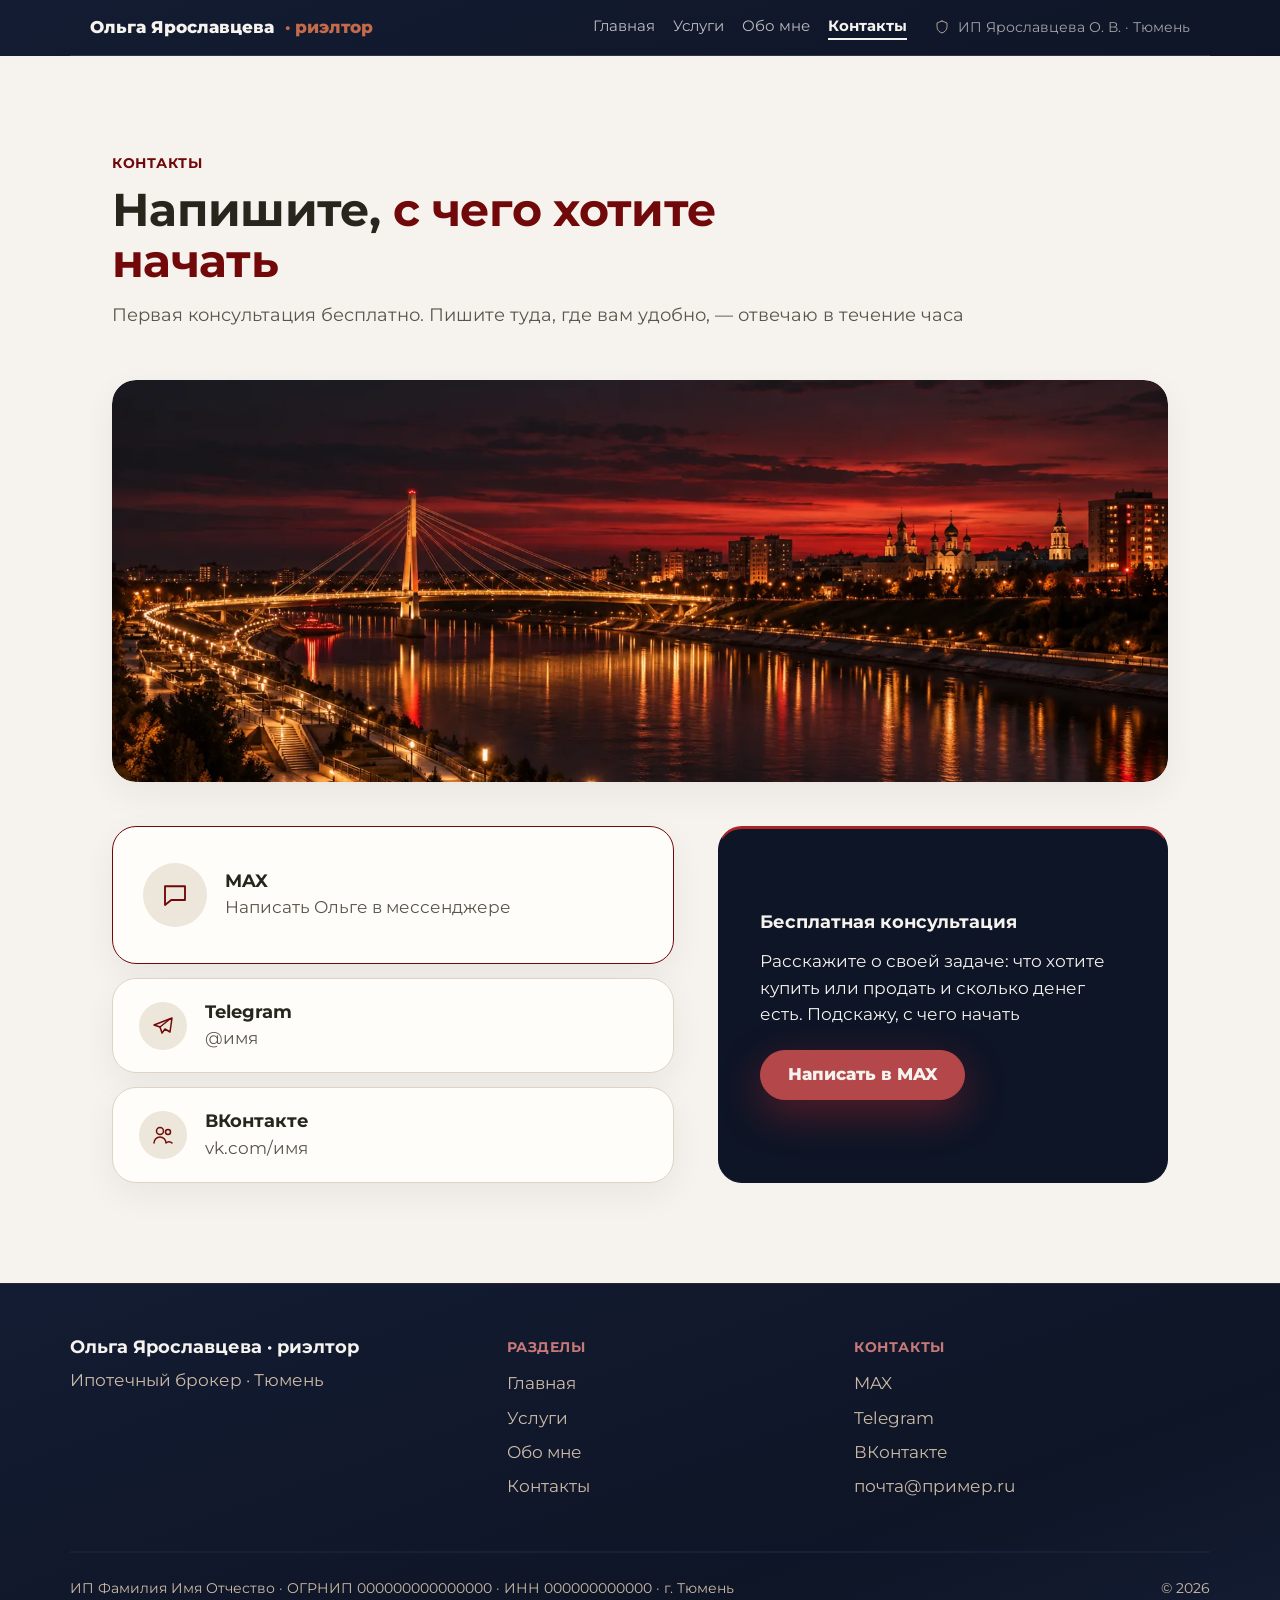
==== commit b4c715eb: "Обновление 05.10 14:30 МСК" ====
--- a/kontakty/index.html
+++ b/kontakty/index.html
@@ -93,6 +93,15 @@
 </script>
 </head>
 <body class="с-липкой-кнопкой">
+<section class="блок блок--шапка тёмный" id="экран-00" data-тип="шапка" data-вёрстка="своя">
+<header class="шапка">
+  <a class="шапка__лого" href="../">Ольга Ярославцева <b>· риэлтор</b></a>
+    <nav class="шапка__меню" aria-label="Страницы сайта"><button class="шапка__кнопка" type="button" aria-expanded="false" onclick="var n=this.parentNode,o=n.classList.toggle('открыто');this.setAttribute('aria-expanded',o)">Меню</button><div class="шапка__пункты"><a href="../">Главная</a><a href="../uslugi/">Услуги</a><a href="../obo-mne/">Обо мне</a><span aria-current="page">Контакты</span></div></nav>
+  <span class="шапка__лиц"><svg class="иконка" aria-hidden="true" xmlns="http://www.w3.org/2000/svg" viewBox="0 0 24 24" fill="none" stroke="currentColor" stroke-width="1.5" stroke-linecap="round" stroke-linejoin="round">
+  <path d="M12 3l7.5 3v5.5c0 4.6-3.2 8.2-7.5 9.5-4.3-1.3-7.5-4.9-7.5-9.5V6L12 3z"/>
+</svg><span><span class="полн-шапка">ИП Ярославцева О. В. · </span>Тюмень</span></span>
+</header>
+</section>
 <section class="блок блок--контакты блок--тихо светлый" id="экран-07" data-тип="контакты" data-вёрстка="своя">
 <div class="блок__внутри">
   <div class="шапка-лево">
--- a/kontakty/style.css
+++ b/kontakty/style.css
@@ -1702,6 +1702,25 @@
   body.панель-с-переходом .липкая-кнопка { transition: none; }
 }
 
+/* экран 00 */
+#экран-00 { --ночь: var(--цвет-тёмный-фон); --ночь-2: var(--цвет-тёмный-фон-2);
+      --ночь-линия: color-mix(in srgb, var(--цвет-тёмный-текст) 14%, var(--цвет-тёмный-фон));
+      --бордо-свет: color-mix(in oklch, var(--цвет-акцент-яркий) 72%, var(--цвет-тёмный-текст));
+      --золото: var(--цвет-тёплый-мягкий); --белый: var(--цвет-тёмный-текст);
+      --серый: color-mix(in srgb, var(--цвет-тёмный-текст) 76%, var(--цвет-тёмный-фон));
+      background: linear-gradient(160deg, var(--ночь-2), var(--ночь)); color: var(--белый); padding: 0; }
+  #экран-00 .шапка { display: flex; justify-content: space-between; align-items: center; gap: 16px;
+      max-width: var(--ширина, 1200px); margin: 0 auto; padding: 18px 20px; border-bottom: 1px solid var(--ночь-линия); }
+  #экран-00 .шапка__лого { font: 800 17px/1.2 var(--шрифт-заголовков); color: var(--белый); text-decoration: none; }
+  #экран-00 .шапка__лого b { color: var(--бордо-свет); font-weight: 800; }
+  #экран-00 .шапка__лиц { display: inline-flex; align-items: center; gap: 8px; font-size: 14px; color: var(--серый); }
+  #экран-00 .шапка__лиц .иконка { width: 16px; height: 16px; color: var(--золото); }
+  @media (max-width: 899px) {
+    #экран-00 .шапка { padding: 14px 16px; gap: 10px; }
+    #экран-00 .шапка__лого { font-size: 15px; }
+    #экран-00 .полн-шапка { display: none; }
+  }
+
 /* экран 07 */
 #экран-07 .шапка-лево { display: grid; gap: 14px; margin: 0 0 clamp(28px, 4vw, 52px); }
   #экран-07 .шапка-лево > * { margin-bottom: 0; max-width: 42rem; }
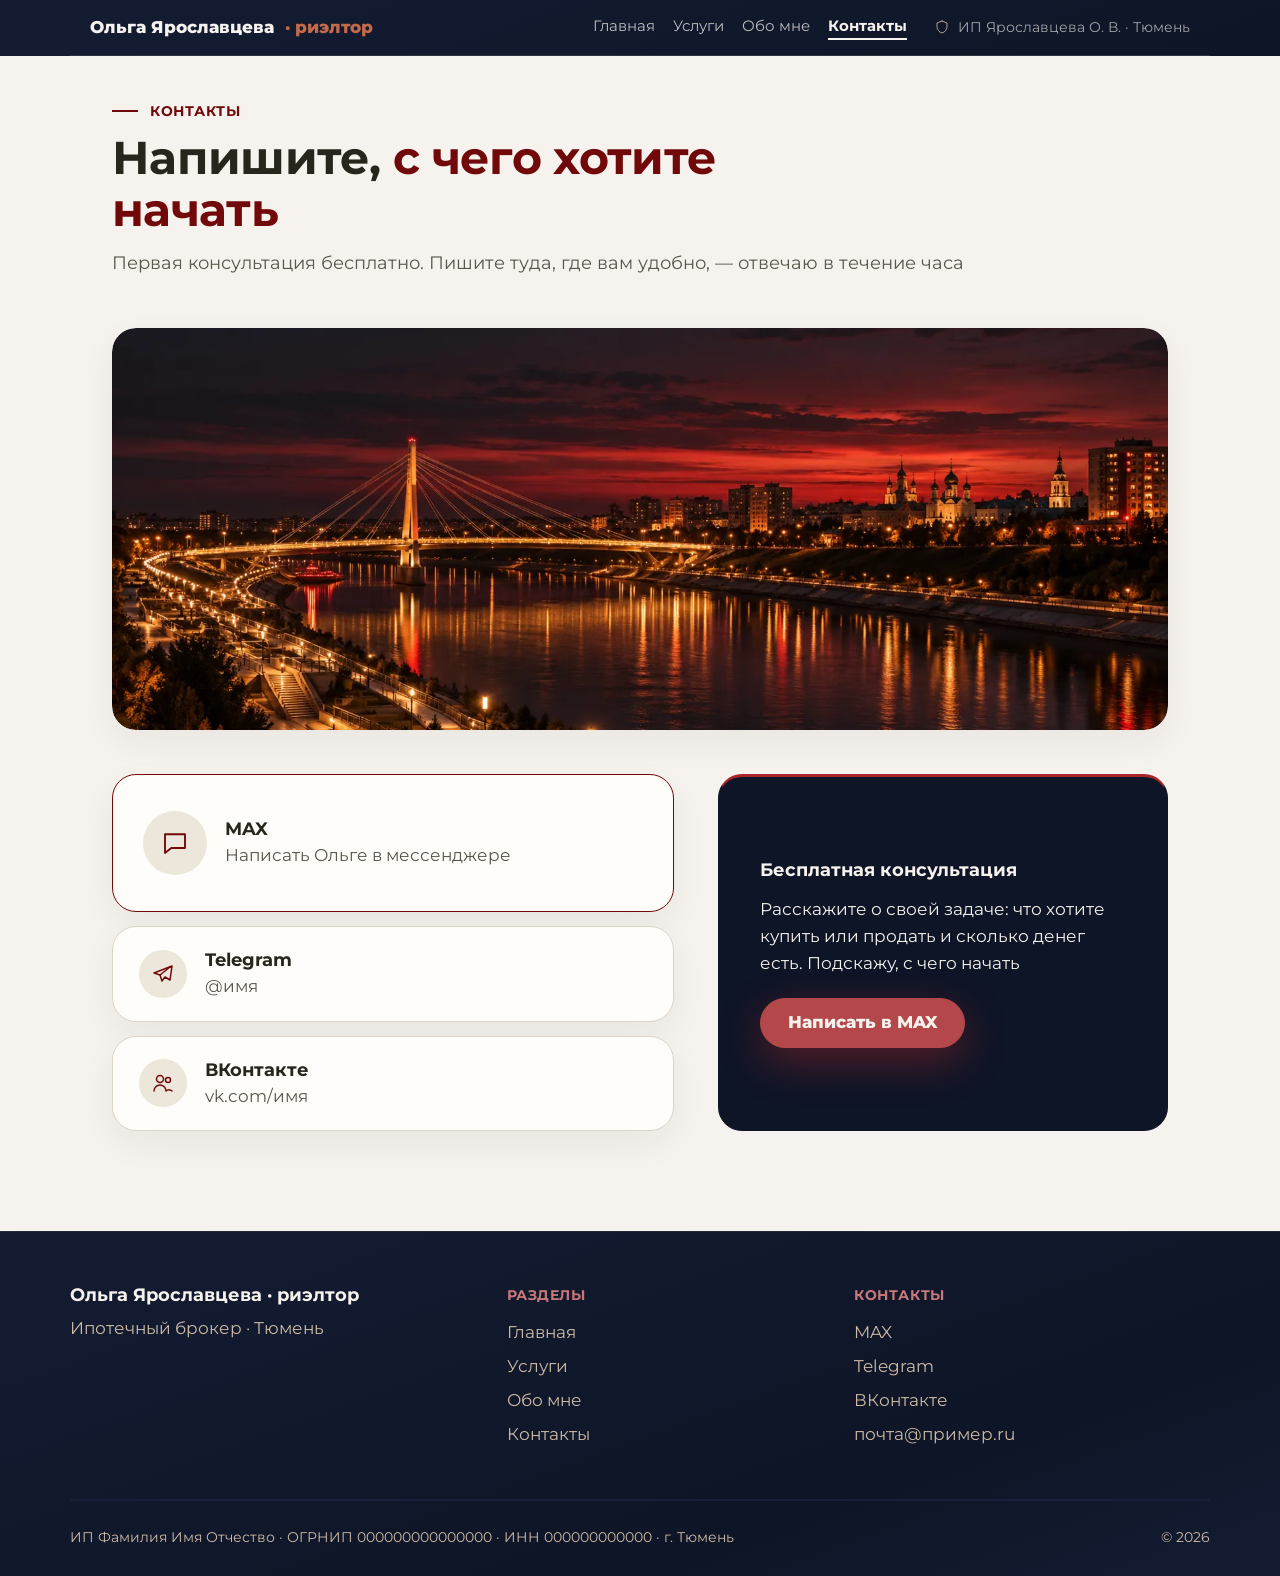
==== commit b638e522: "Обновление 05.10 16:11 МСК" ====
--- a/kontakty/index.html
+++ b/kontakty/index.html
@@ -8,7 +8,7 @@
 <meta name="robots" content="noindex, nofollow">
 <meta property="og:title" content="Ольга Ярославцева — риэлтор и ипотечный брокер в Тюмени">
 <meta property="og:description" content="Как купить жильё в Тюмени без давления и спешки — Ольга Ярославцева, риэлтор и ипотечный брокер">
-<meta property="og:image" content="https://irvetrova.github.io/olga-yaroslavtseva/img/card.jpg">
+<meta property="og:image" content="https://irvetrova.github.io/olga-mnogostranitsa/img/card.jpg">
 <meta property="og:type" content="website">
 <link rel="preconnect" href="https://fonts.googleapis.com">
 <link rel="preconnect" href="https://fonts.gstatic.com" crossorigin>
--- a/kontakty/style.css
+++ b/kontakty/style.css
@@ -1708,7 +1708,8 @@
       --бордо-свет: color-mix(in oklch, var(--цвет-акцент-яркий) 72%, var(--цвет-тёмный-текст));
       --золото: var(--цвет-тёплый-мягкий); --белый: var(--цвет-тёмный-текст);
       --серый: color-mix(in srgb, var(--цвет-тёмный-текст) 76%, var(--цвет-тёмный-фон));
-      background: linear-gradient(160deg, var(--ночь-2), var(--ночь)); color: var(--белый); padding: 0; }
+      background: linear-gradient(160deg, var(--ночь-2), var(--ночь)); color: var(--белый); padding: 0; overflow: visible; position: relative; z-index: 30; }
+  #экран-00 + .блок { padding-top: clamp(28px, 4vw, 48px); }
   #экран-00 .шапка { display: flex; justify-content: space-between; align-items: center; gap: 16px;
       max-width: var(--ширина, 1200px); margin: 0 auto; padding: 18px 20px; border-bottom: 1px solid var(--ночь-линия); }
   #экран-00 .шапка__лого { font: 800 17px/1.2 var(--шрифт-заголовков); color: var(--белый); text-decoration: none; }
@@ -1727,9 +1728,10 @@
   #экран-07 .шапка-лево, #экран-07 .вид-города, #экран-07 .тело { max-width: 66rem; margin-inline: auto; }
 
   #экран-07 .приглашение .кнопка { background: color-mix(in srgb, var(--цвет-акцент-яркий) 84%, var(--цвет-тёмный-текст)); color: var(--цвет-тёмный-текст); border-color: color-mix(in srgb, var(--цвет-акцент-яркий) 84%, var(--цвет-тёмный-текст)); border-radius: 999px; font-weight: 800; box-shadow: 0 14px 40px color-mix(in srgb, var(--цвет-акцент-яркий) 45%, transparent); }
-  #экран-07 .приглашение .кнопка:hover { background: var(--цвет-акцент-яркий); border-color: var(--цвет-акцент-яркий); color: var(--цвет-тёмный-текст); }
+  #экран-07 .приглашение .кнопка:hover { background: var(--цвет-акцент-яркий); border-color: var(--цвет-акцент-яркий); color: var(--цвет-тёмный-фон); }
   #экран-07 .шапка-лево .лид { max-width: none; color: var(--цвет-текст-мягкий); }
-  #экран-07 .кикер { padding: 0; background: none; border-radius: 0; color: var(--цвет-акцент); text-transform: uppercase; font-weight: 700; }
+  #экран-07 .кикер { display: inline-flex; align-items: center; gap: 12px; padding: 0; background: none; border-radius: 0; color: var(--цвет-акцент); text-transform: uppercase; font-weight: 700; }
+  #экран-07 .кикер::before { content: ""; width: 26px; height: 2px; background: currentColor; flex: none; }
   #экран-07 h2 em { font-style: normal; color: var(--цвет-акцент); }
   #экран-07 .вид-города { margin: 0 auto clamp(24px, 3.4vw, 44px); max-width: 66rem; border-radius: calc(var(--радиус-плитки) * 2); box-shadow: var(--тень); }
   #экран-07 .вид-города img { display: block; width: 100%; height: auto; aspect-ratio: 21 / 8; object-fit: cover; object-position: 50% 62%; border-radius: calc(var(--радиус-плитки) * 2); }
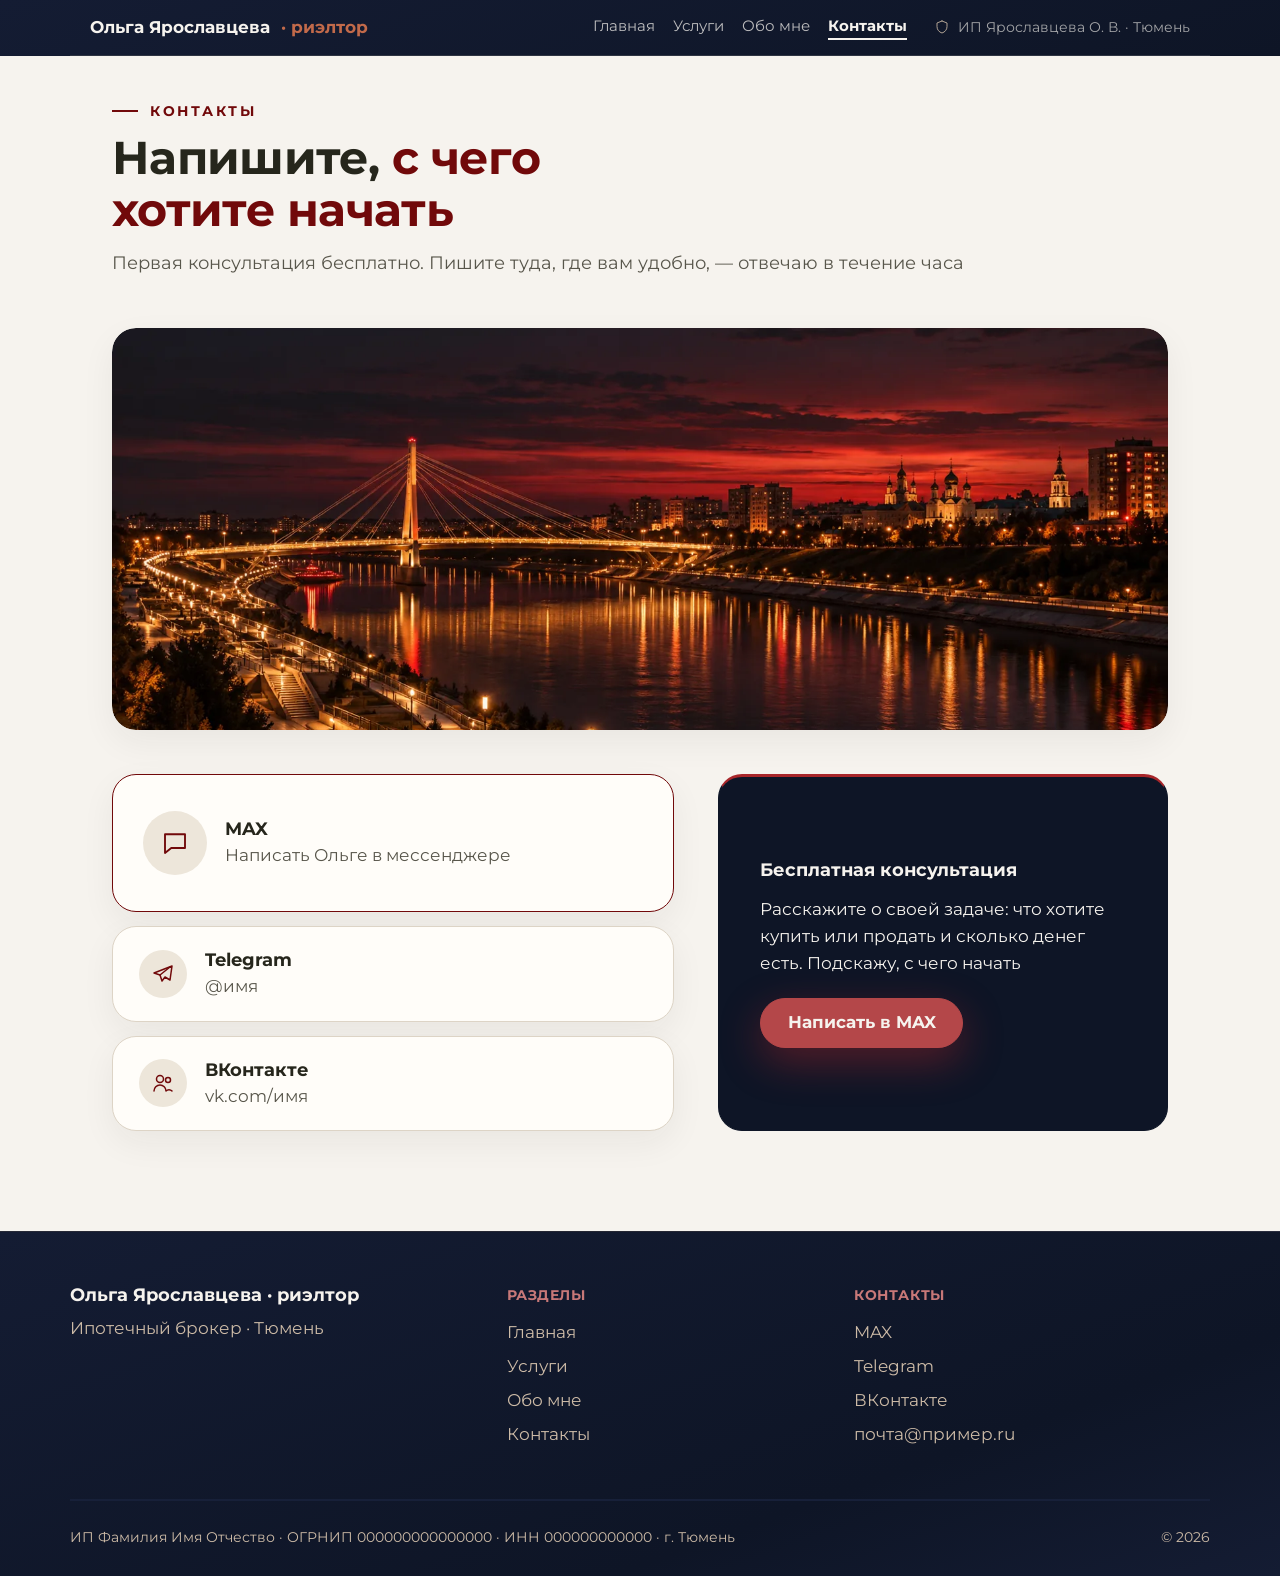
==== commit 774b24f2: "Обновление 05.10 16:28 МСК" ====
--- a/kontakty/index.html
+++ b/kontakty/index.html
@@ -10,9 +10,11 @@
 <meta property="og:description" content="Как купить жильё в Тюмени без давления и спешки — Ольга Ярославцева, риэлтор и ипотечный брокер">
 <meta property="og:image" content="https://irvetrova.github.io/olga-mnogostranitsa/img/card.jpg">
 <meta property="og:type" content="website">
-<link rel="preconnect" href="https://fonts.googleapis.com">
-<link rel="preconnect" href="https://fonts.gstatic.com" crossorigin>
-<link rel="stylesheet" href="https://fonts.googleapis.com/css2?family=Montserrat:wght@400;600;700&display=swap">
+<link rel="preload" href="../fonts/montserrat-cyrillic.woff2" as="font" type="font/woff2" crossorigin>
+<style>
+@font-face{font-family:Montserrat;font-style:normal;font-weight:400 700;font-display:swap;src:url(../fonts/montserrat-cyrillic.woff2) format('woff2');unicode-range:U+0301,U+0400-045F,U+0490-0491,U+04B0-04B1,U+2116}
+@font-face{font-family:Montserrat;font-style:normal;font-weight:400 700;font-display:swap;src:url(../fonts/montserrat-latin.woff2) format('woff2');unicode-range:U+0000-00FF,U+0131,U+0152-0153,U+02BB-02BC,U+02C6,U+02DA,U+02DC,U+0304,U+0308,U+0329,U+2000-206F,U+20AC,U+2122,U+2191,U+2193,U+2212,U+2215,U+FEFF,U+FFFD}
+</style>
 <link rel="icon" href="../img/favicon.svg" type="image/svg+xml">
 <link rel="stylesheet" href="style.css">
 <style>
@@ -155,7 +157,7 @@
         <a href="../">Главная</a>
         <a href="../uslugi/">Услуги</a>
         <a href="../obo-mne/">Обо мне</a>
-        <a href="#экран-07">Контакты</a>
+        <a href="../kontakty/">Контакты</a>
       </div>
     </div>
     <div>
--- a/kontakty/style.css
+++ b/kontakty/style.css
@@ -1730,8 +1730,9 @@
   #экран-07 .приглашение .кнопка { background: color-mix(in srgb, var(--цвет-акцент-яркий) 84%, var(--цвет-тёмный-текст)); color: var(--цвет-тёмный-текст); border-color: color-mix(in srgb, var(--цвет-акцент-яркий) 84%, var(--цвет-тёмный-текст)); border-radius: 999px; font-weight: 800; box-shadow: 0 14px 40px color-mix(in srgb, var(--цвет-акцент-яркий) 45%, transparent); }
   #экран-07 .приглашение .кнопка:hover { background: var(--цвет-акцент-яркий); border-color: var(--цвет-акцент-яркий); color: var(--цвет-тёмный-фон); }
   #экран-07 .шапка-лево .лид { max-width: none; color: var(--цвет-текст-мягкий); }
-  #экран-07 .кикер { display: inline-flex; align-items: center; gap: 12px; padding: 0; background: none; border-radius: 0; color: var(--цвет-акцент); text-transform: uppercase; font-weight: 700; }
+  #экран-07 .кикер { display: inline-flex; align-items: center; gap: 12px; padding: 0; background: none; border-radius: 0; color: var(--цвет-акцент); text-transform: uppercase; font-weight: 800; letter-spacing: .18em; }
   #экран-07 .кикер::before { content: ""; width: 26px; height: 2px; background: currentColor; flex: none; }
+  #экран-07 h2 { text-wrap: balance; }
   #экран-07 h2 em { font-style: normal; color: var(--цвет-акцент); }
   #экран-07 .вид-города { margin: 0 auto clamp(24px, 3.4vw, 44px); max-width: 66rem; border-radius: calc(var(--радиус-плитки) * 2); box-shadow: var(--тень); }
   #экран-07 .вид-города img { display: block; width: 100%; height: auto; aspect-ratio: 21 / 8; object-fit: cover; object-position: 50% 62%; border-radius: calc(var(--радиус-плитки) * 2); }
@@ -1798,3 +1799,5 @@
     #экран-08 .сетка { grid-template-columns: 1fr; }
     #экран-08 .низ { flex-direction: column; flex-wrap: nowrap; align-items: stretch; }
   }
+
+.кнопка{font-weight:800}
